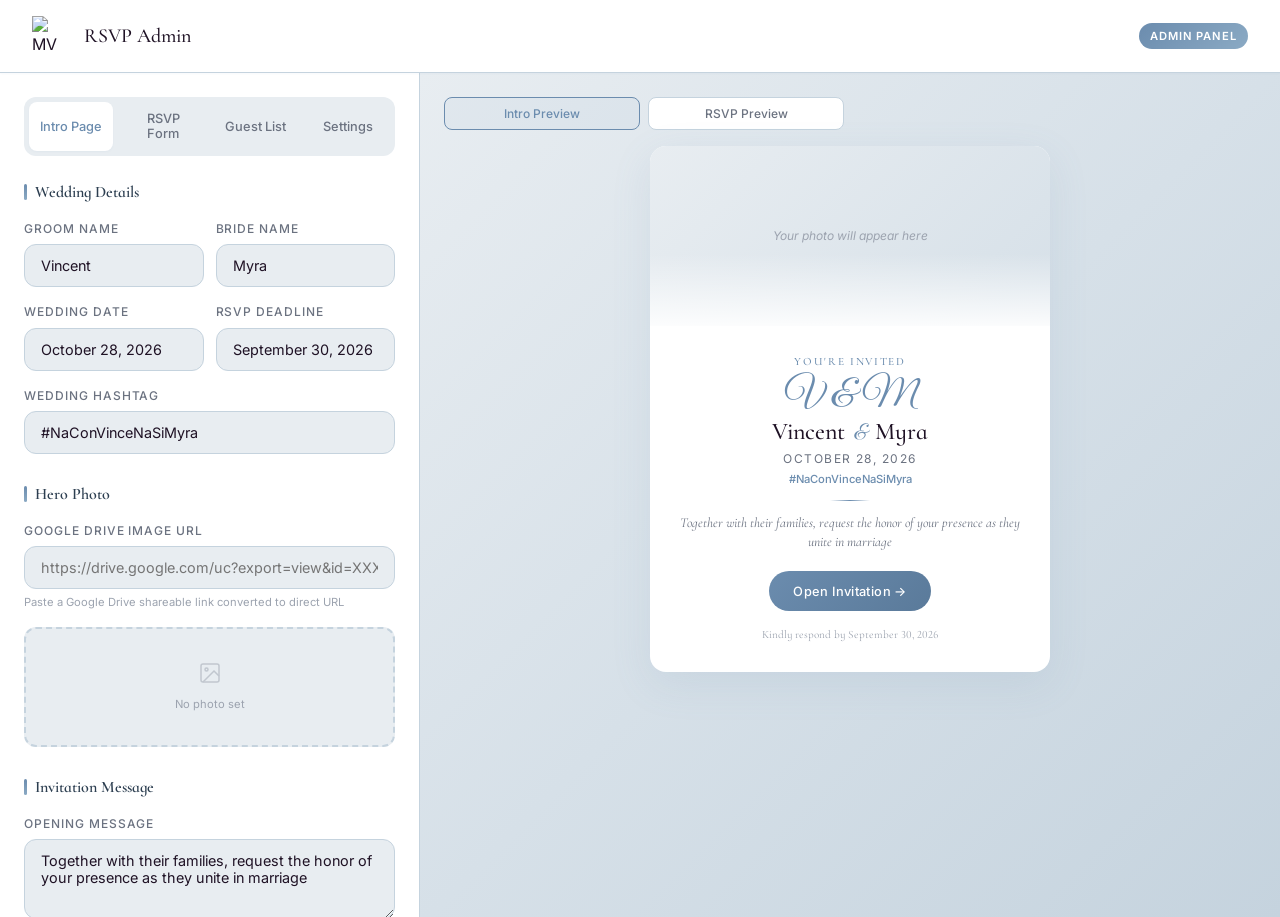
==== index.html @ 4eda8a0c "Add files via upload" ====
<!DOCTYPE html>
<html lang="en">
<head>
  <meta charset="UTF-8">
  <meta name="viewport" content="width=device-width, initial-scale=1.0">
  <title>Wedding RSVP — Admin Panel</title>
  <link rel="preconnect" href="https://fonts.googleapis.com">
  <link href="https://fonts.googleapis.com/css2?family=Cormorant+Infant:ital,wght@0,300;0,400;0,500;0,600;0,700;1,400&family=Great+Vibes&family=Inter:wght@300;400;500;600&display=swap" rel="stylesheet">
  <script src="https://cdnjs.cloudflare.com/ajax/libs/gsap/3.12.5/gsap.min.js"></script>
  <style>
    *, *::before, *::after { margin: 0; padding: 0; box-sizing: border-box; }

    :root {
      --primary: #6B8CAE;
      --primary-dark: #5A7A9A;
      --secondary: #8BAAC4;
      --accent: #C9A96E;
      --background: #E8EDF1;
      --foreground: #2C3E50;
      --border: #C5D3DE;
      --white: #FFFFFF;
      --dark: #1F1225;
      --gray: #6B7280;
      --gray-light: #9CA3AF;
      --font-script: 'Great Vibes', cursive;
      --font-serif: 'Cormorant Infant', Georgia, serif;
      --font-sans: 'Inter', -apple-system, sans-serif;
      --shadow-sm: 0 1px 2px rgba(107, 140, 174, 0.05);
      --shadow-md: 0 4px 12px rgba(107, 140, 174, 0.08);
      --shadow-lg: 0 12px 40px rgba(107, 140, 174, 0.12);
      --radius: 12px;
      --radius-lg: 16px;
    }

    body {
      font-family: var(--font-sans);
      background: var(--background);
      color: var(--dark);
      min-height: 100vh;
      line-height: 1.5;
    }

    /* Header */
    .header {
      background: var(--white);
      border-bottom: 1px solid var(--border);
      padding: 1rem 2rem;
      display: flex;
      align-items: center;
      justify-content: space-between;
      position: sticky;
      top: 0;
      z-index: 100;
      box-shadow: var(--shadow-sm);
    }

    .header-brand {
      display: flex;
      align-items: center;
      gap: 0.75rem;
    }

    .header-logo {
      width: 40px;
      height: 40px;
      object-fit: contain;
    }

    .header h1 {
      font-family: var(--font-serif);
      font-size: 1.25rem;
      font-weight: 500;
      color: var(--dark);
    }

    .header-badge {
      background: linear-gradient(135deg, var(--primary), var(--secondary));
      color: var(--white);
      font-size: 0.7rem;
      font-weight: 600;
      padding: 0.3rem 0.7rem;
      border-radius: 20px;
      letter-spacing: 0.08em;
      text-transform: uppercase;
    }

    /* Layout */
    .layout {
      display: grid;
      grid-template-columns: 420px 1fr;
      min-height: calc(100vh - 56px);
    }

    /* Editor Panel */
    .editor {
      padding: 1.5rem;
      overflow-y: auto;
      max-height: calc(100vh - 56px);
      background: var(--white);
      border-right: 1px solid var(--border);
    }

    /* Tabs */
    .tabs {
      display: flex;
      gap: 0.5rem;
      margin-bottom: 1.5rem;
      background: var(--background);
      padding: 0.3rem;
      border-radius: var(--radius);
    }

    .tab {
      flex: 1;
      padding: 0.6rem;
      border: none;
      background: transparent;
      border-radius: 8px;
      font-family: var(--font-sans);
      font-size: 0.8rem;
      font-weight: 500;
      color: var(--gray);
      cursor: pointer;
      transition: all 0.2s ease;
    }

    .tab.active {
      background: var(--white);
      color: var(--primary);
      box-shadow: var(--shadow-sm);
    }

    .tab:hover:not(.active) {
      color: var(--dark);
    }

    .tab-content {
      display: none;
    }

    .tab-content.active {
      display: block;
    }

    .section {
      margin-bottom: 1.75rem;
      opacity: 0;
      transform: translateY(12px);
    }

    .section-title {
      font-family: var(--font-serif);
      font-size: 1rem;
      font-weight: 600;
      color: var(--foreground);
      margin-bottom: 1rem;
      display: flex;
      align-items: center;
      gap: 0.5rem;
    }

    .section-title::before {
      content: '';
      width: 3px;
      height: 16px;
      background: linear-gradient(180deg, var(--primary), var(--secondary));
      border-radius: 2px;
    }

    .field {
      margin-bottom: 1rem;
    }

    .field label {
      display: block;
      font-size: 0.75rem;
      font-weight: 500;
      text-transform: uppercase;
      letter-spacing: 0.08em;
      color: var(--gray);
      margin-bottom: 0.4rem;
    }

    .field input[type="text"],
    .field input[type="url"],
    .field textarea {
      width: 100%;
      padding: 0.75rem 1rem;
      border: 1.5px solid var(--border);
      border-radius: var(--radius);
      font-family: var(--font-sans);
      font-size: 0.9rem;
      color: var(--dark);
      background: var(--background);
      outline: none;
      transition: all 0.2s ease;
    }

    .field input:focus,
    .field textarea:focus {
      border-color: var(--primary);
      box-shadow: 0 0 0 3px rgba(107, 140, 174, 0.1);
      background: var(--white);
    }

    .field textarea {
      resize: vertical;
      min-height: 80px;
    }

    .field .hint {
      font-size: 0.7rem;
      color: var(--gray-light);
      margin-top: 0.3rem;
    }

    .field-row {
      display: grid;
      grid-template-columns: 1fr 1fr;
      gap: 0.75rem;
    }

    /* Photo preview */
    .photo-preview {
      width: 100%;
      height: 120px;
      border: 2px dashed var(--border);
      border-radius: var(--radius);
      display: flex;
      align-items: center;
      justify-content: center;
      margin-top: 0.5rem;
      overflow: hidden;
      background: var(--background);
      transition: all 0.2s ease;
    }

    .photo-preview:hover {
      border-color: var(--secondary);
    }

    .photo-preview.has-image {
      border-style: solid;
      border-color: var(--primary);
    }

    .photo-preview img {
      width: 100%;
      height: 100%;
      object-fit: cover;
    }

    .photo-preview .placeholder {
      text-align: center;
      color: var(--gray-light);
    }

    .photo-preview .placeholder svg {
      width: 24px;
      height: 24px;
      margin-bottom: 0.3rem;
      opacity: 0.5;
    }

    .photo-preview .placeholder p {
      font-size: 0.7rem;
    }

    /* Generate buttons */
    .btn-generate {
      width: 100%;
      padding: 0.85rem;
      background: linear-gradient(135deg, var(--primary), var(--primary-dark));
      color: var(--white);
      border: none;
      border-radius: var(--radius);
      font-family: var(--font-sans);
      font-size: 0.9rem;
      font-weight: 500;
      cursor: pointer;
      transition: all 0.2s ease;
      display: flex;
      align-items: center;
      justify-content: center;
      gap: 0.5rem;
      box-shadow: 0 4px 16px rgba(107, 140, 174, 0.3);
    }

    .btn-generate:hover {
      transform: translateY(-1px);
      box-shadow: 0 6px 20px rgba(107, 140, 174, 0.4);
    }

    .btn-generate:active { transform: translateY(0); }

    .btn-generate svg {
      width: 18px;
      height: 18px;
    }

    .btn-secondary {
      background: var(--white);
      color: var(--primary);
      border: 1.5px solid var(--primary);
      box-shadow: none;
    }

    .btn-secondary:hover {
      background: rgba(107, 140, 174, 0.05);
    }

    .generate-group {
      display: flex;
      flex-direction: column;
      gap: 0.75rem;
    }

    /* Preview Panel */
    .preview {
      padding: 1.5rem;
      overflow-y: auto;
      max-height: calc(100vh - 56px);
      display: flex;
      flex-direction: column;
      align-items: center;
      background: linear-gradient(135deg, #E8EDF1 0%, #D6E0E8 50%, #C5D3DE 100%);
    }

    .preview-tabs {
      display: flex;
      gap: 0.5rem;
      margin-bottom: 1rem;
      align-self: stretch;
      max-width: 400px;
    }

    .preview-tab {
      flex: 1;
      padding: 0.5rem;
      border: 1.5px solid var(--border);
      background: var(--white);
      border-radius: 8px;
      font-family: var(--font-sans);
      font-size: 0.75rem;
      font-weight: 500;
      color: var(--gray);
      cursor: pointer;
      transition: all 0.2s ease;
      text-align: center;
    }

    .preview-tab.active {
      border-color: var(--primary);
      color: var(--primary);
      background: rgba(107, 140, 174, 0.05);
    }

    .preview-frame {
      width: 100%;
      max-width: 400px;
      background: var(--white);
      border-radius: var(--radius-lg);
      box-shadow: var(--shadow-lg);
      overflow: hidden;
      position: relative;
    }

    /* Preview content - Intro */
    .preview-hero {
      width: 100%;
      height: 180px;
      overflow: hidden;
      background: linear-gradient(135deg, var(--background), #D6E0E8);
      display: flex;
      align-items: center;
      justify-content: center;
      position: relative;
    }

    .preview-hero img {
      width: 100%;
      height: 100%;
      object-fit: cover;
    }

    .preview-hero .no-photo {
      color: var(--gray-light);
      font-size: 0.75rem;
      font-style: italic;
    }

    .preview-hero-overlay {
      position: absolute;
      bottom: 0;
      left: 0;
      right: 0;
      height: 40%;
      background: linear-gradient(transparent, rgba(255,255,255,0.9));
    }

    .preview-content {
      padding: 1.75rem 1.5rem;
      text-align: center;
    }

    .preview-invited {
      font-family: var(--font-serif);
      font-size: 0.7rem;
      font-weight: 500;
      text-transform: uppercase;
      letter-spacing: 0.15em;
      color: var(--primary);
      margin-bottom: 0.3rem;
    }

    .preview-monogram {
      font-family: var(--font-script);
      font-size: 2.5rem;
      color: var(--primary);
      margin-bottom: 0.15rem;
      line-height: 1;
    }

    .preview-names {
      font-family: var(--font-serif);
      font-size: 1.5rem;
      font-weight: 500;
      color: var(--dark);
      margin-bottom: 0.2rem;
      line-height: 1.2;
    }

    .preview-names .ampersand {
      font-family: var(--font-script);
      font-size: 1.3rem;
      color: var(--primary);
      margin: 0 0.1em;
    }

    .preview-date {
      font-size: 0.75rem;
      font-weight: 400;
      color: var(--gray);
      letter-spacing: 0.12em;
      text-transform: uppercase;
      margin-bottom: 0.2rem;
    }

    .preview-hashtag {
      font-size: 0.7rem;
      font-weight: 500;
      color: var(--primary);
      margin-bottom: 0.75rem;
    }

    .preview-divider {
      width: 40px;
      height: 1px;
      background: linear-gradient(90deg, transparent, var(--primary), transparent);
      margin: 0 auto 0.75rem;
    }

    .preview-message {
      font-family: var(--font-serif);
      font-size: 0.85rem;
      font-style: italic;
      color: var(--gray);
      margin-bottom: 1.25rem;
      line-height: 1.4;
    }

    .preview-btn {
      display: inline-flex;
      align-items: center;
      gap: 0.4rem;
      padding: 0.65rem 1.5rem;
      background: linear-gradient(135deg, var(--primary), var(--primary-dark));
      color: var(--white);
      border: none;
      border-radius: 50px;
      font-size: 0.8rem;
      font-weight: 500;
      letter-spacing: 0.03em;
    }

    .preview-footer-note {
      font-family: var(--font-serif);
      font-size: 0.7rem;
      color: var(--gray-light);
      margin-top: 1rem;
    }

    /* Preview content - RSVP Form */
    .preview-greeting {
      font-family: var(--font-serif);
      font-size: 0.85rem;
      color: var(--gray);
      margin-bottom: 1rem;
    }

    .preview-greeting strong {
      color: var(--primary-dark);
    }

    .preview-form-group {
      margin-bottom: 0.75rem;
      text-align: left;
    }

    .preview-form-group label {
      display: block;
      font-size: 0.6rem;
      font-weight: 500;
      text-transform: uppercase;
      letter-spacing: 0.08em;
      color: var(--gray);
      margin-bottom: 0.3rem;
    }

    .preview-radio-group {
      display: flex;
      gap: 0.5rem;
    }

    .preview-radio {
      flex: 1;
      padding: 0.5rem;
      border: 1.5px solid var(--border);
      border-radius: 8px;
      text-align: center;
      font-size: 0.7rem;
      color: var(--gray-light);
      background: var(--background);
    }

    .preview-textarea {
      width: 100%;
      padding: 0.5rem 0.6rem;
      border: 1.5px solid var(--border);
      border-radius: 8px;
      font-size: 0.7rem;
      background: var(--background);
      color: var(--gray-light);
      min-height: 50px;
      resize: none;
    }

    .preview-submit {
      width: 100%;
      padding: 0.6rem;
      background: linear-gradient(135deg, var(--primary), var(--primary-dark));
      color: var(--white);
      border: none;
      border-radius: 8px;
      font-size: 0.75rem;
      font-weight: 500;
      margin-top: 0.3rem;
    }

    .preview-footer {
      font-family: var(--font-serif);
      font-style: italic;
      font-size: 0.75rem;
      color: var(--gray);
      margin-top: 1rem;
      line-height: 1.3;
    }

    /* Stats Grid */
    .stats-grid {
      display: grid;
      grid-template-columns: repeat(2, 1fr);
      gap: 0.75rem;
    }

    .stat-card {
      background: var(--white);
      border-radius: var(--radius);
      padding: 1rem;
      display: flex;
      align-items: center;
      gap: 0.75rem;
      border: 1px solid var(--border);
      transition: all 0.2s ease;
    }

    .stat-card:hover {
      transform: translateY(-2px);
      box-shadow: var(--shadow-md);
    }

    .stat-icon {
      width: 40px;
      height: 40px;
      border-radius: 10px;
      display: flex;
      align-items: center;
      justify-content: center;
      flex-shrink: 0;
    }

    .stat-icon svg {
      width: 20px;
      height: 20px;
    }

    .stat-total .stat-icon {
      background: rgba(107, 140, 174, 0.1);
      color: var(--primary);
    }

    .stat-accepted .stat-icon {
      background: rgba(34, 197, 94, 0.1);
      color: #22C55E;
    }

    .stat-declined .stat-icon {
      background: rgba(239, 68, 68, 0.1);
      color: #EF4444;
    }

    .stat-pending .stat-icon {
      background: rgba(234, 179, 8, 0.1);
      color: #EAB308;
    }

    .stat-messages .stat-icon {
      background: rgba(201, 169, 110, 0.1);
      color: var(--accent);
    }

    .stat-info {
      display: flex;
      flex-direction: column;
    }

    .stat-count {
      font-size: 1.25rem;
      font-weight: 600;
      color: var(--dark);
      line-height: 1;
    }

    .stat-label {
      font-size: 0.7rem;
      color: var(--gray);
      text-transform: uppercase;
      letter-spacing: 0.05em;
    }

    /* Filter Bar */
    .filter-bar {
      display: flex;
      justify-content: space-between;
      align-items: center;
      margin-bottom: 0.75rem;
      flex-wrap: wrap;
      gap: 0.5rem;
    }

    .filter-group {
      display: flex;
      gap: 0.35rem;
      background: var(--background);
      padding: 0.25rem;
      border-radius: 8px;
    }

    .filter-btn {
      padding: 0.4rem 0.75rem;
      border: none;
      background: transparent;
      border-radius: 6px;
      font-family: var(--font-sans);
      font-size: 0.75rem;
      font-weight: 500;
      color: var(--gray);
      cursor: pointer;
      transition: all 0.2s ease;
    }

    .filter-btn.active {
      background: var(--white);
      color: var(--primary);
      box-shadow: var(--shadow-sm);
    }

    .filter-btn:hover:not(.active) {
      color: var(--dark);
    }

    .sort-group select {
      padding: 0.5rem 0.75rem;
      border: 1.5px solid var(--border);
      border-radius: 8px;
      font-family: var(--font-sans);
      font-size: 0.75rem;
      color: var(--dark);
      background: var(--white);
      cursor: pointer;
      outline: none;
    }

    .sort-group select:focus {
      border-color: var(--primary);
    }

    /* Search Box */
    .search-box {
      position: relative;
      margin-bottom: 0.5rem;
    }

    .search-box svg {
      position: absolute;
      left: 0.75rem;
      top: 50%;
      transform: translateY(-50%);
      width: 16px;
      height: 16px;
      color: var(--gray-light);
    }

    .search-box input {
      width: 100%;
      padding: 0.6rem 0.75rem 0.6rem 2.25rem;
      border: 1.5px solid var(--border);
      border-radius: 8px;
      font-family: var(--font-sans);
      font-size: 0.8rem;
      color: var(--dark);
      background: var(--white);
      outline: none;
      transition: all 0.2s ease;
    }

    .search-box input:focus {
      border-color: var(--primary);
      box-shadow: 0 0 0 3px rgba(107, 140, 174, 0.1);
    }

    /* Guest Table */
    .guest-table-container {
      overflow-x: auto;
      border: 1px solid var(--border);
      border-radius: var(--radius);
      background: var(--white);
    }

    .guest-table {
      width: 100%;
      border-collapse: collapse;
      font-size: 0.8rem;
    }

    .guest-table th {
      padding: 0.75rem 0.6rem;
      text-align: left;
      font-weight: 500;
      color: var(--gray);
      text-transform: uppercase;
      letter-spacing: 0.05em;
      font-size: 0.65rem;
      border-bottom: 1px solid var(--border);
      background: var(--background);
      cursor: pointer;
      user-select: none;
      white-space: nowrap;
    }

    .guest-table th:hover {
      color: var(--primary);
    }

    .sort-icon {
      opacity: 0.4;
      font-size: 0.7rem;
    }

    .guest-table td {
      padding: 0.65rem 0.6rem;
      border-bottom: 1px solid var(--border);
      color: var(--dark);
    }

    .guest-table tbody tr:hover {
      background: rgba(107, 140, 174, 0.03);
    }

    .guest-table tbody tr:last-child td {
      border-bottom: none;
    }

    .guest-name {
      font-weight: 500;
      color: var(--dark);
    }

    .guest-name-cell {
      display: flex;
      align-items: center;
      gap: 0.5rem;
    }

    .btn-copy-link {
      display: inline-flex;
      align-items: center;
      gap: 0.25rem;
      padding: 0.2rem 0.5rem;
      background: var(--primary);
      color: white;
      border: none;
      border-radius: 4px;
      font-size: 0.65rem;
      font-weight: 500;
      cursor: pointer;
      transition: all 0.2s ease;
      white-space: nowrap;
    }

    .btn-copy-link:hover {
      background: var(--primary-dark);
      transform: translateY(-1px);
    }

    .btn-copy-link:active {
      transform: translateY(0);
    }

    .btn-copy-link.copied {
      background: #16A34A;
    }

    .btn-copy-link svg {
      width: 12px;
      height: 12px;
    }

    .guest-status {
      display: inline-flex;
      align-items: center;
      gap: 0.3rem;
      padding: 0.2rem 0.5rem;
      border-radius: 20px;
      font-size: 0.7rem;
      font-weight: 500;
    }

    .status-yes {
      background: rgba(34, 197, 94, 0.1);
      color: #16A34A;
    }

    .status-no {
      background: rgba(239, 68, 68, 0.1);
      color: #DC2626;
    }

    .guest-message {
      color: var(--gray);
      max-width: 200px;
      overflow: hidden;
      text-overflow: ellipsis;
      white-space: nowrap;
    }

    .guest-date {
      color: var(--gray-light);
      font-size: 0.7rem;
      white-space: nowrap;
    }

    .empty-state {
      text-align: center;
      padding: 2rem 1rem;
      color: var(--gray-light);
    }

    .empty-state svg {
      width: 40px;
      height: 40px;
      margin-bottom: 0.75rem;
      opacity: 0.3;
    }

    .empty-state p {
      font-weight: 500;
      color: var(--gray);
      margin-bottom: 0.25rem;
    }

    .empty-state span {
      font-size: 0.75rem;
    }

    .table-footer {
      display: flex;
      justify-content: space-between;
      align-items: center;
      margin-top: 0.75rem;
      font-size: 0.75rem;
      color: var(--gray);
    }

    .btn-refresh {
      display: flex;
      align-items: center;
      gap: 0.35rem;
      padding: 0.4rem 0.75rem;
      border: 1.5px solid var(--border);
      background: var(--white);
      border-radius: 6px;
      font-family: var(--font-sans);
      font-size: 0.75rem;
      color: var(--gray);
      cursor: pointer;
      transition: all 0.2s ease;
    }

    .btn-refresh:hover {
      border-color: var(--primary);
      color: var(--primary);
    }

    .btn-refresh svg {
      width: 14px;
      height: 14px;
    }

    /* Responsive - Tablet */
    @media (max-width: 900px) {
      .layout {
        grid-template-columns: 1fr;
      }
      .editor {
        max-height: none;
        border-right: none;
        border-bottom: 1px solid var(--border);
      }
      .preview {
        max-height: none;
        padding: 1rem;
      }
      .stats-grid {
        grid-template-columns: repeat(2, 1fr);
      }
      .filter-bar {
        flex-direction: column;
        gap: 0.75rem;
      }
      .filter-group {
        flex-wrap: wrap;
        justify-content: center;
      }
      .sort-group {
        width: 100%;
      }
      .sort-group select {
        width: 100%;
      }
      .guest-table-container {
        overflow-x: auto;
      }
      .guest-table {
        min-width: 500px;
      }
    }

    /* Responsive - Mobile */
    @media (max-width: 600px) {
      .app-header {
        padding: 1rem;
      }
      .app-title {
        font-size: 1.2rem;
      }
      .tabs {
        gap: 0.25rem;
        padding: 0.35rem;
      }
      .tab {
        padding: 0.5rem 0.75rem;
        font-size: 0.7rem;
      }
      .tab-content {
        padding: 1rem;
      }
      .section {
        padding: 1rem;
      }
      .section-title {
        font-size: 0.9rem;
      }
      .stats-grid {
        grid-template-columns: repeat(2, 1fr);
        gap: 0.5rem;
      }
      .stat-card {
        padding: 0.75rem;
      }
      .stat-count {
        font-size: 1rem;
      }
      .stat-label {
        font-size: 0.6rem;
      }
      .filter-group {
        display: flex;
        flex-wrap: wrap;
        gap: 0.35rem;
        justify-content: center;
      }
      .filter-btn {
        padding: 0.4rem 0.6rem;
        font-size: 0.7rem;
      }
      .search-box input {
        font-size: 0.85rem;
      }
      .guest-name-cell {
        flex-direction: column;
        align-items: flex-start;
        gap: 0.25rem;
      }
      .btn-copy-link {
        font-size: 0.6rem;
        padding: 0.15rem 0.4rem;
      }
      .btn-copy-link span {
        display: none;
      }
      .btn-copy-link svg {
        width: 14px;
        height: 14px;
      }
      .table-footer {
        flex-direction: column;
        gap: 0.5rem;
        text-align: center;
      }
      .preview-tabs {
        flex-wrap: wrap;
      }
      .preview-tab {
        padding: 0.4rem 0.6rem;
        font-size: 0.7rem;
      }
    }

    /* Responsive - Small Mobile */
    @media (max-width: 400px) {
      .stats-grid {
        grid-template-columns: 1fr;
      }
      .stat-card {
        flex-direction: row;
        text-align: left;
      }
      .filter-group {
        flex-direction: column;
        align-items: stretch;
      }
      .filter-btn {
        width: 100%;
      }
    }

    /* Toast notification */
    .toast {
      position: fixed;
      bottom: 1.5rem;
      right: 1.5rem;
      background: var(--dark);
      color: var(--white);
      padding: 0.85rem 1.25rem;
      border-radius: var(--radius);
      font-size: 0.85rem;
      box-shadow: var(--shadow-lg);
      transform: translateY(100px);
      opacity: 0;
      transition: all 0.3s cubic-bezier(0.4, 0, 0.2, 1);
      z-index: 200;
    }

    .toast.show {
      transform: translateY(0);
      opacity: 1;
    }

    .toast.success {
      background: linear-gradient(135deg, #059669, #047857);
    }

    :focus-visible {
      outline: 2px solid var(--primary);
      outline-offset: 2px;
    }

    @media (prefers-reduced-motion: reduce) {
      *, *::before, *::after {
        animation-duration: 0.01ms !important;
        transition-duration: 0.01ms !important;
      }
    }
  </style>
</head>
<body>
  <!-- Header -->
  <div class="header">
    <div class="header-brand">
      <img src="MV.png" alt="MV Logo" class="header-logo">
      <h1>RSVP Admin</h1>
    </div>
    <span class="header-badge">Admin Panel</span>
  </div>

  <div class="layout">
    <!-- Editor -->
    <div class="editor">
      <!-- Tabs -->
      <div class="tabs">
        <button class="tab active" onclick="switchTab('intro')">Intro Page</button>
        <button class="tab" onclick="switchTab('rsvp')">RSVP Form</button>
        <button class="tab" onclick="switchTab('guests')">Guest List</button>
        <button class="tab" onclick="switchTab('settings')">Settings</button>
      </div>

      <!-- Intro Page Tab -->
      <div class="tab-content active" id="tab-intro">
        <div class="section" data-section="1">
          <div class="section-title">Wedding Details</div>
          <div class="field-row">
            <div class="field">
              <label for="groomName">Groom Name</label>
              <input type="text" id="groomName" value="Vincent" oninput="updatePreview()">
            </div>
            <div class="field">
              <label for="brideName">Bride Name</label>
              <input type="text" id="brideName" value="Myra" oninput="updatePreview()">
            </div>
          </div>
          <div class="field-row">
            <div class="field">
              <label for="weddingDate">Wedding Date</label>
              <input type="text" id="weddingDate" value="October 28, 2026" oninput="updatePreview()">
            </div>
            <div class="field">
              <label for="rsvpDeadline">RSVP Deadline</label>
              <input type="text" id="rsvpDeadline" value="September 30, 2026" oninput="updatePreview()">
            </div>
          </div>
          <div class="field">
            <label for="hashtag">Wedding Hashtag</label>
            <input type="text" id="hashtag" value="#NaConVinceNaSiMyra" oninput="updatePreview()">
          </div>
        </div>

        <div class="section" data-section="2">
          <div class="section-title">Hero Photo</div>
          <div class="field">
            <label for="photoUrl">Google Drive Image URL</label>
            <input type="url" id="photoUrl" placeholder="https://drive.google.com/uc?export=view&id=XXXX" oninput="updatePreview()">
            <p class="hint">Paste a Google Drive shareable link converted to direct URL</p>
          </div>
          <div class="photo-preview" id="photoPreview">
            <div class="placeholder">
              <svg viewBox="0 0 24 24" fill="none" stroke="currentColor" stroke-width="1.5">
                <rect x="3" y="3" width="18" height="18" rx="2"/>
                <circle cx="8.5" cy="8.5" r="1.5"/>
                <path d="M21 15l-5-5L5 21"/>
              </svg>
              <p>No photo set</p>
            </div>
          </div>
        </div>

        <div class="section" data-section="3">
          <div class="section-title">Invitation Message</div>
          <div class="field">
            <label for="introMessage">Opening Message</label>
            <textarea id="introMessage" oninput="updatePreview()">Together with their families, request the honor of your presence as they unite in marriage</textarea>
          </div>
        </div>
      </div>

      <!-- RSVP Form Tab -->
      <div class="tab-content" id="tab-rsvp">
        <div class="section" data-section="4">
          <div class="section-title">RSVP Form</div>
          <div class="field">
            <label for="confirmMessage">Confirmation Message</label>
            <textarea id="confirmMessage" oninput="updatePreview()">Your RSVP has been received. We can't wait to celebrate with you!</textarea>
          </div>
          <div class="field">
            <label for="footerSignoff">Footer Sign-off</label>
            <input type="text" id="footerSignoff" value="With love," oninput="updatePreview()">
          </div>
        </div>

        <div class="section" data-section="5">
          <div class="section-title">Guest Links</div>
          <p class="hint" style="margin-bottom: 0.75rem;">
            Share personalized links with guests. The name is auto-filled from the URL parameter.
          </p>
          <div class="field">
            <label>Your RSVP Link</label>
            <div style="display: flex; gap: 0.5rem;">
              <input type="text" id="guestLink" value="rsvp.html?name=Guest" readonly style="flex: 1; background: var(--white);">
              <button onclick="copyLink()" style="padding: 0.75rem 1rem; background: var(--primary); color: white; border: none; border-radius: var(--radius); cursor: pointer; font-size: 0.8rem;">Copy</button>
            </div>
            <p class="hint">Example: rsvp.html?name=John+Smith</p>
          </div>
        </div>
      </div>

      <!-- Guest List Tab -->
      <div class="tab-content" id="tab-guests">
        <!-- Stats Cards -->
        <div class="section" data-section="6">
          <div class="section-title">RSVP Statistics</div>
          <div class="stats-grid">
            <div class="stat-card stat-total">
              <div class="stat-icon">
                <svg viewBox="0 0 24 24" fill="none" stroke="currentColor" stroke-width="2">
                  <path d="M17 21v-2a4 4 0 00-4-4H5a4 4 0 00-4-4v2"/>
                  <circle cx="9" cy="7" r="4"/>
                  <path d="M23 21v-2a4 4 0 00-3-3.87"/>
                  <path d="M16 3.13a4 4 0 010 7.75"/>
                </svg>
              </div>
              <div class="stat-info">
                <span class="stat-count" id="totalCount">0</span>
                <span class="stat-label">Total Invited</span>
              </div>
            </div>
            <div class="stat-card stat-accepted">
              <div class="stat-icon">
                <svg viewBox="0 0 24 24" fill="none" stroke="currentColor" stroke-width="2">
                  <path d="M22 11.08V12a10 10 0 11-5.93-9.14"/>
                  <polyline points="22 4 12 14.01 9 11.01"/>
                </svg>
              </div>
              <div class="stat-info">
                <span class="stat-count" id="acceptedCount">0</span>
                <span class="stat-label">Accepted</span>
              </div>
            </div>
            <div class="stat-card stat-declined">
              <div class="stat-icon">
                <svg viewBox="0 0 24 24" fill="none" stroke="currentColor" stroke-width="2">
                  <circle cx="12" cy="12" r="10"/>
                  <line x1="15" y1="9" x2="9" y2="15"/>
                  <line x1="9" y1="9" x2="15" y2="15"/>
                </svg>
              </div>
              <div class="stat-info">
                <span class="stat-count" id="declinedCount">0</span>
                <span class="stat-label">Declined</span>
              </div>
            </div>
            <div class="stat-card stat-pending">
              <div class="stat-icon">
                <svg viewBox="0 0 24 24" fill="none" stroke="currentColor" stroke-width="2">
                  <circle cx="12" cy="12" r="10"/>
                  <polyline points="12 6 12 12 16 14"/>
                </svg>
              </div>
              <div class="stat-info">
                <span class="stat-count" id="pendingCount">0</span>
                <span class="stat-label">Pending</span>
              </div>
            </div>
            <div class="stat-card stat-messages">
              <div class="stat-icon">
                <svg viewBox="0 0 24 24" fill="none" stroke="currentColor" stroke-width="2">
                  <path d="M21 15a2 2 0 01-2 2H7l-4 4V5a2 2 0 012-2h14a2 2 0 012 2z"/>
                </svg>
              </div>
              <div class="stat-info">
                <span class="stat-count" id="messagesCount">0</span>
                <span class="stat-label">Messages</span>
              </div>
            </div>
          </div>
        </div>

        <!-- Filter & Sort -->
        <div class="section" data-section="7">
          <div class="section-title">Guest List</div>
          <div class="filter-bar">
            <div class="filter-group">
              <button class="filter-btn active" onclick="filterGuests('all')">All</button>
              <button class="filter-btn" onclick="filterGuests('Yes')">Accepted</button>
              <button class="filter-btn" onclick="filterGuests('No')">Declined</button>
              <button class="filter-btn" onclick="filterGuests('pending')">Pending</button>
              <button class="filter-btn" onclick="filterGuests('message')">With Message</button>
            </div>
            <div class="sort-group">
              <select id="sortSelect" onchange="sortGuests()">
                <option value="newest">Newest First</option>
                <option value="oldest">Oldest First</option>
                <option value="name-asc">Name A-Z</option>
                <option value="name-desc">Name Z-A</option>
                <option value="status">By Status</option>
              </select>
            </div>
          </div>
          <div class="search-box">
            <svg viewBox="0 0 24 24" fill="none" stroke="currentColor" stroke-width="2">
              <circle cx="11" cy="11" r="8"/>
              <path d="M21 21l-4.35-4.35"/>
            </svg>
            <input type="text" id="searchInput" placeholder="Search guests..." oninput="searchGuests()">
          </div>
        </div>

        <!-- Guest Table -->
        <div class="section" data-section="8">
          <div class="guest-table-container">
            <table class="guest-table">
              <thead>
                <tr>
                  <th onclick="sortByColumn('name')">Name <span class="sort-icon">↕</span></th>
                  <th onclick="sortByColumn('status')">Status <span class="sort-icon">↕</span></th>
                  <th onclick="sortByColumn('message')">Message <span class="sort-icon">↕</span></th>
                  <th onclick="sortByColumn('timestamp')">Date <span class="sort-icon">↕</span></th>
                </tr>
              </thead>
              <tbody id="guestTableBody">
                <tr class="empty-row">
                  <td colspan="4">
                    <div class="empty-state">
                      <svg viewBox="0 0 24 24" fill="none" stroke="currentColor" stroke-width="1.5">
                        <path d="M17 21v-2a4 4 0 00-4-4H5a4 4 0 00-4-4v2"/>
                        <circle cx="9" cy="7" r="4"/>
                        <path d="M23 21v-2a4 4 0 00-3-3.87"/>
                        <path d="M16 3.13a4 4 0 010 7.75"/>
                      </svg>
                      <p>No RSVPs yet</p>
                      <span>Guest responses will appear here</span>
                    </div>
                  </td>
                </tr>
              </tbody>
            </table>
          </div>
          <div class="table-footer">
            <span id="showingCount">Showing 0 guests</span>
            <button class="btn-refresh" onclick="fetchGuestData()">
              <svg viewBox="0 0 24 24" fill="none" stroke="currentColor" stroke-width="2">
                <polyline points="23 4 23 10 17 10"/>
                <path d="M20.49 15a9 9 0 11-2.12-9.36L23 10"/>
              </svg>
              Refresh
            </button>
          </div>
        </div>
      </div>

      <!-- Settings Tab -->
      <div class="tab-content" id="tab-settings">
        <div class="section" data-section="6">
          <div class="section-title">Google Apps Script</div>
          <div class="field">
            <label for="scriptUrl">Web App URL</label>
            <input type="url" id="scriptUrl" value="https://script.google.com/macros/s/AKfycbxoAvT2O5ktRNSuiA3EEPWQVrRQEitmPGqWJqYCzF1hsw8VGE-HlN0xoqjWf_5skKo/exec">
            <p class="hint">Paste your Google Apps Script web app URL here</p>
          </div>
        </div>

        <div class="section" data-section="7">
          <div class="section-title">Export</div>
          <div class="generate-group">
            <button class="btn-generate" onclick="generateIntro()">
              <svg viewBox="0 0 24 24" fill="none" stroke="currentColor" stroke-width="2">
                <path d="M21 15v4a2 2 0 01-2 2H5a2 2 0 01-2-2v-4"/>
                <polyline points="7 10 12 15 17 10"/>
                <line x1="12" y1="15" x2="12" y2="3"/>
              </svg>
              Download Intro Page (index.html)
            </button>
            <button class="btn-generate btn-secondary" onclick="generateRSVP()">
              <svg viewBox="0 0 24 24" fill="none" stroke="currentColor" stroke-width="2">
                <path d="M21 15v4a2 2 0 01-2 2H5a2 2 0 01-2-2v-4"/>
                <polyline points="7 10 12 15 17 10"/>
                <line x1="12" y1="15" x2="12" y2="3"/>
              </svg>
              Download RSVP Page (rsvp.html)
            </button>
          </div>
        </div>
      </div>
    </div>

    <!-- Preview -->
    <div class="preview">
      <!-- Preview Tabs -->
      <div class="preview-tabs">
        <button class="preview-tab active" onclick="switchPreview('intro')">Intro Preview</button>
        <button class="preview-tab" onclick="switchPreview('rsvp')">RSVP Preview</button>
      </div>

      <!-- Intro Preview -->
      <div class="preview-frame" id="preview-intro">
        <div class="preview-hero" id="previewHero">
          <span class="no-photo">Your photo will appear here</span>
          <div class="preview-hero-overlay"></div>
        </div>
        <div class="preview-content">
          <p class="preview-invited">You're Invited</p>
          <div class="preview-monogram" id="previewMonogram">V & M</div>
          <h1 class="preview-names" id="previewNames">Vincent <span class="ampersand">&</span> Myra</h1>
          <p class="preview-date" id="previewDate">October 28, 2026</p>
          <p class="preview-hashtag" id="previewHashtag">#NaConVinceNaSiMyra</p>
          <div class="preview-divider"></div>
          <p class="preview-message" id="previewMessage">Together with their families, request the honor of your presence as they unite in marriage</p>
          <div class="preview-btn">Open Invitation →</div>
          <p class="preview-footer-note" id="previewFooterNote">Kindly respond by September 30, 2026</p>
        </div>
      </div>

      <!-- RSVP Preview -->
      <div class="preview-frame" id="preview-rsvp" style="display: none;">
        <div class="preview-hero" id="previewHeroRsvp">
          <span class="no-photo">Your photo here</span>
          <div class="preview-hero-overlay"></div>
        </div>
        <div class="preview-content">
          <div class="preview-monogram" id="previewMonogramRsvp">V & M</div>
          <h1 class="preview-names" id="previewNamesRsvp">Vincent <span class="ampersand">&</span> Myra</h1>
          <p class="preview-date" id="previewDateRsvp">October 28, 2026</p>
          <p class="preview-hashtag" id="previewHashtagRsvp">#NaConVinceNaSiMyra</p>
          <div class="preview-divider"></div>
          <p class="preview-greeting">Dear <strong>Guest</strong>,<br>Will you be celebrating with us?</p>
          <div class="preview-form-group">
            <label>Your Response</label>
              <div class="preview-radio-group">
                <div class="preview-radio">Accept</div>
                <div class="preview-radio">Decline</div>
              </div>
          </div>
          <div class="preview-form-group">
            <label>Message to the Couple</label>
            <div class="preview-textarea">Share your well-wishes...</div>
          </div>
          <div class="preview-submit">Send RSVP</div>
          <p class="preview-footer" id="previewFooterRsvp">With love,<br>Vincent & Myra</p>
        </div>
      </div>
    </div>
  </div>

  <!-- Toast -->
  <div class="toast" id="toast"></div>

  <script>
    // Tab switching
    function switchTab(tab) {
      document.querySelectorAll('.tab').forEach(t => t.classList.remove('active'));
      document.querySelectorAll('.tab-content').forEach(c => c.classList.remove('active'));
      event.target.classList.add('active');
      document.getElementById('tab-' + tab).classList.add('active');
      
      // Fetch guest data when switching to Guest List tab
      if (tab === 'guests') {
        fetchGuestData();
      }
    }

    // Preview tab switching
    function switchPreview(tab) {
      document.querySelectorAll('.preview-tab').forEach(t => t.classList.remove('active'));
      event.target.classList.add('active');
      document.getElementById('preview-intro').style.display = tab === 'intro' ? 'block' : 'none';
      document.getElementById('preview-rsvp').style.display = tab === 'rsvp' ? 'block' : 'none';
    }

    // Copy link
    function copyLink() {
      const linkInput = document.getElementById('guestLink');
      navigator.clipboard.writeText(linkInput.value);
      showToast('Link copied to clipboard!', 'success');
    }

    // Guest List Data
    let guestData = [];
    let filteredGuests = [];
    let currentFilter = 'all';
    let currentSort = 'newest';
    let searchQuery = '';

    // Apply filters and sort
    function applyFiltersAndSort() {
      let result = [...guestData];

      // Apply filter
      if (currentFilter === 'Yes') {
        result = result.filter(g => g.attending === 'Yes');
      } else if (currentFilter === 'No') {
        result = result.filter(g => g.attending === 'No');
      } else if (currentFilter === 'pending') {
        result = result.filter(g => !g.attending || g.attending.trim() === '');
      } else if (currentFilter === 'message') {
        result = result.filter(g => g.message && g.message.trim() !== '' && g.message !== '(no message)');
      }

      // Apply search
      if (searchQuery) {
        const query = searchQuery.toLowerCase();
        result = result.filter(g => 
          g.name.toLowerCase().includes(query) ||
          (g.message && g.message.toLowerCase().includes(query))
        );
      }

      // Apply sort
      if (currentSort === 'newest') {
        result.sort((a, b) => b.timestamp - a.timestamp);
      } else if (currentSort === 'oldest') {
        result.sort((a, b) => a.timestamp - b.timestamp);
      } else if (currentSort === 'name-asc') {
        result.sort((a, b) => a.name.localeCompare(b.name));
      } else if (currentSort === 'name-desc') {
        result.sort((a, b) => b.name.localeCompare(a.name));
      } else if (currentSort === 'status') {
        result.sort((a, b) => a.attending.localeCompare(b.attending));
      }

      filteredGuests = result;
      updateStats();
      renderGuestTable();
    }

    // Update statistics
    function updateStats() {
      const total = guestData.length;
      const accepted = guestData.filter(g => g.attending === 'Yes').length;
      const declined = guestData.filter(g => g.attending === 'No').length;
      const pending = guestData.filter(g => !g.attending || g.attending.trim() === '').length;
      const messages = guestData.filter(g => g.message && g.message.trim() !== '' && g.message !== '(no message)').length;

      document.getElementById('totalCount').textContent = total;
      document.getElementById('acceptedCount').textContent = accepted;
      document.getElementById('declinedCount').textContent = declined;
      document.getElementById('pendingCount').textContent = pending;
      document.getElementById('messagesCount').textContent = messages;

      // Animate numbers
      gsap.from('.stat-count', {
        textContent: 0,
        duration: 0.5,
        ease: 'power2.out',
        snap: { textContent: 1 }
      });
    }

    // Render guest table
    function renderGuestTable() {
      const tbody = document.getElementById('guestTableBody');
      
      if (filteredGuests.length === 0) {
        tbody.innerHTML = `
          <tr class="empty-row">
            <td colspan="4">
              <div class="empty-state">
                <svg viewBox="0 0 24 24" fill="none" stroke="currentColor" stroke-width="1.5">
                  <path d="M17 21v-2a4 4 0 00-4-4H5a4 4 0 00-4-4v2"/>
                  <circle cx="9" cy="7" r="4"/>
                  <path d="M23 21v-2a4 4 0 00-3-3.87"/>
                  <path d="M16 3.13a4 4 0 010 7.75"/>
                </svg>
                <p>No RSVPs found</p>
                <span>Try adjusting your filters</span>
              </div>
            </td>
          </tr>`;
      } else {
        tbody.innerHTML = filteredGuests.map(guest => {
          const rsvpLink = guest.link || (window.location.origin + window.location.pathname.replace('index.html', '') + 'rsvp.html?name=' + encodeURIComponent(guest.name));
          return `
          <tr>
            <td>
              <div class="guest-name-cell">
                <span class="guest-name">${escapeHtml(guest.name)}</span>
                <button class="btn-copy-link" onclick="copyRsvpLink('${escapeHtml(guest.name)}', this)" title="Copy RSVP link">
                  <svg viewBox="0 0 24 24" fill="none" stroke="currentColor" stroke-width="2">
                    <path d="M10 13a5 5 0 0 0 7.54.54l3-3a5 5 0 0 0-7.07-7.07l-1.72 1.71"/>
                    <path d="M14 11a5 5 0 0 0-7.54-.54l-3 3a5 5 0 0 0 7.07 7.07l1.71-1.71"/>
                  </svg>
                  <span>Copy Link</span>
                </button>
              </div>
            </td>
            <td><span class="guest-status ${guest.attending === 'Yes' ? 'status-yes' : 'status-no'}">${guest.attending === 'Yes' ? '✓ Accepted' : guest.attending === 'No' ? '✕ Declined' : 'Pending'}</span></td>
            <td><span class="guest-message" title="${escapeHtml(guest.message || 'No message')}">${escapeHtml(guest.message || '—')}</span></td>
            <td><span class="guest-date">${formatDate(guest.timestamp)}</span></td>
          </tr>`;
        }).join('');
      }

      document.getElementById('showingCount').textContent = `Showing ${filteredGuests.length} of ${guestData.length} guests`;
    }

    // Copy RSVP link to clipboard
    async function copyRsvpLink(name, button) {
      const guest = guestData.find(g => g.name === name);
      const rsvpLink = guest?.link || (window.location.origin + window.location.pathname.replace('index.html', '') + 'rsvp.html?name=' + encodeURIComponent(name));
      
      try {
        await navigator.clipboard.writeText(rsvpLink);
        button.classList.add('copied');
        button.querySelector('span').textContent = 'Copied!';
        showToast('Link copied for ' + name, 'success');
        setTimeout(() => {
          button.classList.remove('copied');
          button.querySelector('span').textContent = 'Copy Link';
        }, 2000);
      } catch (err) {
        showToast('Failed to copy link', 'error');
      }
    }

    // Escape HTML
    function escapeHtml(text) {
      const div = document.createElement('div');
      div.textContent = text;
      return div.innerHTML;
    }

    // Format date
    function formatDate(date) {
      return date.toLocaleDateString('en-US', { month: 'short', day: 'numeric', year: 'numeric' });
    }

    // Filter guests
    function filterGuests(filter) {
      currentFilter = filter;
      document.querySelectorAll('.filter-btn').forEach(btn => btn.classList.remove('active'));
      event.target.classList.add('active');
      applyFiltersAndSort();
    }

    // Sort guests
    function sortGuests() {
      currentSort = document.getElementById('sortSelect').value;
      applyFiltersAndSort();
    }

    // Search guests
    function searchGuests() {
      searchQuery = document.getElementById('searchInput').value;
      applyFiltersAndSort();
    }

    // Sort by column
    function sortByColumn(column) {
      if (column === 'name') {
        currentSort = currentSort === 'name-asc' ? 'name-desc' : 'name-asc';
      } else if (column === 'status') {
        currentSort = 'status';
      } else if (column === 'timestamp') {
        currentSort = currentSort === 'newest' ? 'oldest' : 'newest';
      }
      document.getElementById('sortSelect').value = currentSort;
      applyFiltersAndSort();
    }

    // Fetch data from Google Apps Script
    async function fetchGuestData() {
      const scriptUrl = document.getElementById('scriptUrl').value;
      
      if (!scriptUrl || scriptUrl === 'https://script.google.com/macros/s/XXXX/exec') {
        showToast('Add your Apps Script URL in Settings first.', 'info');
        guestData = [];
        applyFiltersAndSort();
        return;
      }

      try {
        showToast('Fetching guest data...', 'info');
        const response = await fetch(scriptUrl + '?action=getGuests');
        const data = await response.json();
        
        if (data.success && data.guests) {
          guestData = data.guests.map(g => ({
            name: g.name,
            attending: g.attending,
            message: g.message,
            link: g.link || '',
            timestamp: new Date()
          }));
          applyFiltersAndSort();
          showToast(`Loaded ${guestData.length} guests`, 'success');
        }
      } catch (err) {
        console.error('Error fetching data:', err);
        showToast('Error fetching data. Check your Apps Script URL.', 'error');
      }
    }

    // GSAP Animations
    document.addEventListener('DOMContentLoaded', () => {
      gsap.to('.section', {
        opacity: 1,
        y: 0,
        duration: 0.5,
        stagger: 0.1,
        ease: 'power2.out',
        delay: 0.2
      });
    });

    function updatePreview() {
      const groom = document.getElementById('groomName').value || 'Groom';
      const bride = document.getElementById('brideName').value || 'Bride';
      const date = document.getElementById('weddingDate').value || 'Date TBD';
      const hashtag = document.getElementById('hashtag').value;
      const deadline = document.getElementById('rsvpDeadline').value;
      const message = document.getElementById('introMessage').value;
      const footer = document.getElementById('footerSignoff').value || 'With love,';
      const photoUrl = document.getElementById('photoUrl').value;

      // Update intro preview
      document.getElementById('previewMonogram').textContent = `${groom.charAt(0)} & ${bride.charAt(0)}`;
      document.getElementById('previewNames').innerHTML = `${groom} <span class="ampersand">&</span> ${bride}`;
      document.getElementById('previewDate').textContent = date;
      document.getElementById('previewHashtag').textContent = hashtag;
      document.getElementById('previewMessage').textContent = message;
      document.getElementById('previewFooterNote').textContent = `Kindly respond by ${deadline}`;

      // Update RSVP preview
      document.getElementById('previewMonogramRsvp').textContent = `${groom.charAt(0)} & ${bride.charAt(0)}`;
      document.getElementById('previewNamesRsvp').innerHTML = `${groom} <span class="ampersand">&</span> ${bride}`;
      document.getElementById('previewDateRsvp').textContent = date;
      document.getElementById('previewHashtagRsvp').textContent = hashtag;
      document.getElementById('previewFooterRsvp').innerHTML = `${footer}<br>${groom} & ${bride}`;

      // Update photo
      const heroEl = document.getElementById('previewHero');
      const heroRsvpEl = document.getElementById('previewHeroRsvp');
      const photoPreviewEl = document.getElementById('photoPreview');
      if (photoUrl) {
        heroEl.innerHTML = `<img src="${photoUrl}" alt="Couple photo" onerror="this.parentElement.innerHTML='<span class=no-photo>Invalid image URL</span><div class=preview-hero-overlay></div>'"><div class="preview-hero-overlay"></div>`;
        heroRsvpEl.innerHTML = `<img src="${photoUrl}" alt="Couple photo" onerror="this.parentElement.innerHTML='<span class=no-photo>Invalid image URL</span><div class=preview-hero-overlay></div>'"><div class="preview-hero-overlay"></div>`;
        photoPreviewEl.classList.add('has-image');
        photoPreviewEl.innerHTML = `<img src="${photoUrl}" alt="Photo preview" onerror="this.parentElement.innerHTML='<div class=placeholder><p>Invalid image URL</p></div>'; this.parentElement.classList.remove('has-image');">`;
      } else {
        heroEl.innerHTML = '<span class="no-photo">Your photo will appear here</span><div class="preview-hero-overlay"></div>';
        heroRsvpEl.innerHTML = '<span class="no-photo">Your photo here</span><div class="preview-hero-overlay"></div>';
        photoPreviewEl.classList.remove('has-image');
        photoPreviewEl.innerHTML = `<div class="placeholder"><svg viewBox="0 0 24 24" fill="none" stroke="currentColor" stroke-width="1.5"><rect x="3" y="3" width="18" height="18" rx="2"/><circle cx="8.5" cy="8.5" r="1.5"/><path d="M21 15l-5-5L5 21"/></svg><p>No photo set</p></div>`;
      }
    }

    function generateIntro() {
      const groom = document.getElementById('groomName').value || 'Groom';
      const bride = document.getElementById('brideName').value || 'Bride';
      const date = document.getElementById('weddingDate').value || 'Date TBD';
      const hashtag = document.getElementById('hashtag').value;
      const deadline = document.getElementById('rsvpDeadline').value;
      const message = document.getElementById('introMessage').value;
      const photoUrl = document.getElementById('photoUrl').value;

      const heroHtml = photoUrl
        ? `<div class="hero"><img src="${photoUrl}" alt="Couple photo"><div class="hero-overlay"></div></div>`
        : `<div class="hero"><div class="no-photo"><svg viewBox="0 0 24 24" fill="none" stroke="currentColor" stroke-width="1"><rect x="3" y="3" width="18" height="18" rx="2"/><circle cx="8.5" cy="8.5" r="1.5"/><path d="M21 15l-5-5L5 21"/></svg><p>Your photo here</p></div><div class="hero-overlay"></div></div>`;

      const html = `<!DOCTYPE html>
<html lang="en">
<head>
  <meta charset="UTF-8">
  <meta name="viewport" content="width=device-width, initial-scale=1.0">
  <title>${groom} & ${bride} — Wedding Invitation</title>
  <link rel="preconnect" href="https://fonts.googleapis.com">
  <link href="https://fonts.googleapis.com/css2?family=Cormorant+Infant:ital,wght@0,300;0,400;0,500;0,600;0,700;1,400&family=Great+Vibes&family=Inter:wght@300;400;500&display=swap" rel="stylesheet">
  <script src="https://cdnjs.cloudflare.com/ajax/libs/gsap/3.12.5/gsap.min.js"><\/script>
  <style>
    *, *::before, *::after { margin: 0; padding: 0; box-sizing: border-box; }
    :root {
      --primary: #6B8CAE;
      --primary-dark: #5A7A9A;
      --secondary: #8BAAC4;
      --accent: #C9A96E;
      --background: #E8EDF1;
      --foreground: #2C3E50;
      --border: #C5D3DE;
      --white: #FFFFFF;
      --dark: #1F1225;
      --gray: #6B7280;
      --gray-light: #9CA3AF;
      --font-script: 'Great Vibes', cursive;
      --font-serif: 'Cormorant Infant', Georgia, serif;
      --font-sans: 'Inter', -apple-system, sans-serif;
      --shadow-lg: 0 12px 40px rgba(107, 140, 174, 0.12);
      --radius-lg: 16px;
    }
    body {
      font-family: var(--font-sans);
      background: linear-gradient(135deg, #E8EDF1 0%, #D6E0E8 50%, #C5D3DE 100%);
      min-height: 100vh;
      display: flex;
      align-items: center;
      justify-content: center;
      padding: 1.5rem;
      color: var(--dark);
      overflow: hidden;
    }
    .invitation { max-width: 480px; width: 100%; text-align: center; position: relative; }
    .envelope {
      position: relative;
      width: 100%;
      max-width: 360px;
      margin: 0 auto 2rem;
      perspective: 1000px;
      opacity: 0;
    }
    .envelope-body {
      background: linear-gradient(135deg, var(--white) 0%, #F0F4F7 100%);
      border-radius: var(--radius-lg);
      padding: 2.5rem 2rem;
      box-shadow: var(--shadow-lg);
      position: relative;
      overflow: hidden;
    }
    .envelope-body::before {
      content: '';
      position: absolute;
      top: 0; left: 0; right: 0;
      height: 4px;
      background: linear-gradient(90deg, var(--accent), var(--primary), var(--accent));
    }
    .envelope-flap {
      position: absolute;
      top: -2px;
      left: 50%;
      transform: translateX(-50%);
      width: 0; height: 0;
      border-left: 180px solid transparent;
      border-right: 180px solid transparent;
      border-top: 100px solid #E8EDF1;
      z-index: 2;
    }
    .wax-seal {
      position: absolute;
      top: 60px; left: 50%;
      transform: translateX(-50%);
      width: 60px; height: 60px;
      background: linear-gradient(135deg, var(--primary), var(--primary-dark));
      border-radius: 50%;
      display: flex;
      align-items: center;
      justify-content: center;
      z-index: 3;
      box-shadow: 0 4px 12px rgba(107, 140, 174, 0.4);
    }
    .wax-seal span { font-family: var(--font-script); font-size: 1.5rem; color: var(--white); }
    .card {
      background: var(--white);
      border-radius: var(--radius-lg);
      box-shadow: var(--shadow-lg);
      overflow: hidden;
      opacity: 0;
      transform: translateY(30px);
    }
    .hero {
      width: 100%;
      height: 280px;
      overflow: hidden;
      background: linear-gradient(135deg, var(--background), #D6E0E8);
      display: flex;
      align-items: center;
      justify-content: center;
      position: relative;
    }
    .hero img { width: 100%; height: 100%; object-fit: cover; }
    .hero .no-photo { text-align: center; color: var(--gray-light); }
    .hero .no-photo svg { width: 48px; height: 48px; margin-bottom: 0.5rem; opacity: 0.3; }
    .hero .no-photo p { font-size: 0.85rem; font-style: italic; }
    .hero-overlay {
      position: absolute;
      bottom: 0; left: 0; right: 0;
      height: 50%;
      background: linear-gradient(transparent, rgba(255,255,255,0.9));
    }
    .card-body { padding: 2rem 2rem 2.5rem; }
    .youre-invited {
      font-family: var(--font-serif);
      font-size: 0.85rem;
      font-weight: 500;
      text-transform: uppercase;
      letter-spacing: 0.2em;
      color: var(--primary);
      margin-bottom: 0.5rem;
      opacity: 0;
    }
    .monogram {
      font-family: var(--font-script);
      font-size: 4rem;
      color: var(--primary);
      line-height: 1;
      margin-bottom: 0.25rem;
      opacity: 0;
      transform: scale(0.8);
    }
    .names {
      font-family: var(--font-serif);
      font-size: 2.2rem;
      font-weight: 500;
      color: var(--dark);
      margin-bottom: 0.25rem;
      line-height: 1.2;
      opacity: 0;
    }
    .names .ampersand {
      font-family: var(--font-script);
      font-size: 2rem;
      color: var(--primary);
      margin: 0 0.1em;
    }
    .date {
      font-size: 0.9rem;
      font-weight: 400;
      color: var(--gray);
      letter-spacing: 0.15em;
      text-transform: uppercase;
      margin-bottom: 0.25rem;
      opacity: 0;
    }
    .hashtag {
      font-size: 0.85rem;
      font-weight: 500;
      color: var(--primary);
      margin-bottom: 1.25rem;
      opacity: 0;
    }
    .divider {
      width: 60px;
      height: 1px;
      background: linear-gradient(90deg, transparent, var(--primary), transparent);
      margin: 0 auto 1.25rem;
      opacity: 0;
      transform: scaleX(0);
    }
    .message {
      font-family: var(--font-serif);
      font-size: 1.1rem;
      font-style: italic;
      color: var(--gray);
      line-height: 1.6;
      margin-bottom: 1.75rem;
      opacity: 0;
    }
    .btn-open {
      display: inline-flex;
      align-items: center;
      gap: 0.5rem;
      padding: 0.9rem 2rem;
      background: linear-gradient(135deg, var(--primary), var(--primary-dark));
      color: var(--white);
      border: none;
      border-radius: 50px;
      font-family: var(--font-sans);
      font-size: 0.9rem;
      font-weight: 500;
      letter-spacing: 0.05em;
      cursor: pointer;
      transition: all 0.3s ease;
      box-shadow: 0 4px 20px rgba(107, 140, 174, 0.35);
      text-decoration: none;
      opacity: 0;
      transform: translateY(10px);
    }
    .btn-open:hover { transform: translateY(-2px); box-shadow: 0 6px 25px rgba(107, 140, 174, 0.45); }
    .btn-open:active { transform: translateY(0); }
    .btn-open svg { width: 18px; height: 18px; }
    .footer-note {
      font-family: var(--font-serif);
      font-size: 0.8rem;
      color: var(--gray-light);
      margin-top: 1.5rem;
      opacity: 0;
    }
    @media (max-width: 480px) {
      .card-body { padding: 1.5rem 1.25rem 2rem; }
      .names { font-size: 1.8rem; }
      .monogram { font-size: 3rem; }
      .hero { height: 220px; }
      .envelope-body { padding: 2rem 1.5rem; }
    }
    :focus-visible { outline: 2px solid var(--primary); outline-offset: 2px; }
    @media (prefers-reduced-motion: reduce) {
      *, *::before, *::after { animation-duration: 0.01ms !important; transition-duration: 0.01ms !important; }
    }
  </style>
</head>
<body>
  <div class="invitation">
    <div class="envelope" id="envelope">
      <div class="envelope-body">
        <div class="envelope-flap"></div>
        <div class="wax-seal"><span>V&M</span></div>
      </div>
    </div>
    <div class="card" id="card">
      ${heroHtml}
      <div class="card-body">
        <p class="youre-invited" id="youreInvited">You're Invited</p>
        <div class="monogram" id="monogram">${groom.charAt(0)} & ${bride.charAt(0)}</div>
        <h1 class="names" id="names">${groom} <span class="ampersand">&</span> ${bride}</h1>
        <p class="date" id="date">${date}</p>
        <p class="hashtag" id="hashtag">${hashtag}</p>
        <div class="divider" id="divider"></div>
        <p class="message" id="message">${message}</p>
        <a href="rsvp.html" class="btn-open" id="btnOpen">
          Open Invitation
          <svg viewBox="0 0 24 24" fill="none" stroke="currentColor" stroke-width="2"><path d="M5 12h14M12 5l7 7-7 7"/></svg>
        </a>
        <p class="footer-note" id="footerNote">Kindly respond by ${deadline}</p>
      </div>
    </div>
  </div>
  <script>
    document.addEventListener('DOMContentLoaded', () => {
      const tl = gsap.timeline({ delay: 0.3 });
      tl.to('#envelope', { opacity: 1, duration: 0.5, ease: 'power2.out' })
        .to('#envelope', { y: -20, opacity: 0, duration: 0.4, ease: 'power2.in', delay: 0.8 })
        .to('#card', { opacity: 1, y: 0, duration: 0.6, ease: 'power2.out' }, '-=0.1')
        .to('#youreInvited', { opacity: 1, duration: 0.3 }, '-=0.3')
        .to('#monogram', { opacity: 1, scale: 1, duration: 0.5, ease: 'back.out(1.7)' }, '-=0.2')
        .to('#names', { opacity: 1, duration: 0.4, ease: 'power2.out' }, '-=0.2')
        .to('#date', { opacity: 1, duration: 0.3 }, '-=0.2')
        .to('#hashtag', { opacity: 1, duration: 0.3 }, '-=0.15')
        .to('#divider', { opacity: 1, scaleX: 1, duration: 0.4, ease: 'power2.out' }, '-=0.1')
        .to('#message', { opacity: 1, duration: 0.4 }, '-=0.2')
        .to('#btnOpen', { opacity: 1, y: 0, duration: 0.4, ease: 'power2.out' }, '-=0.1')
        .to('#footerNote', { opacity: 1, duration: 0.3 }, '-=0.1');
    });
    const btn = document.getElementById('btnOpen');
    btn.addEventListener('mouseenter', () => gsap.to(btn, { scale: 1.02, duration: 0.2, ease: 'power2.out' }));
    btn.addEventListener('mouseleave', () => gsap.to(btn, { scale: 1, duration: 0.2, ease: 'power2.out' }));
  <\/script>
</body>
</html>`;

      downloadFile(html, 'index.html');
      showToast('Intro page downloaded!', 'success');
    }

    function generateRSVP() {
      const groom = document.getElementById('groomName').value || 'Groom';
      const bride = document.getElementById('brideName').value || 'Bride';
      const date = document.getElementById('weddingDate').value || 'Date TBD';
      const hashtag = document.getElementById('hashtag').value;
      const confirmMsg = document.getElementById('confirmMessage').value || 'Your RSVP has been received.';
      const footer = document.getElementById('footerSignoff').value || 'With love,';
      const photoUrl = document.getElementById('photoUrl').value;
      const scriptUrl = document.getElementById('scriptUrl').value;

      const heroHtml = photoUrl
        ? `<div class="hero"><img src="${photoUrl}" alt="Couple photo"><div class="hero-overlay"></div></div>`
        : `<div class="hero"><div class="no-photo">Your photo here</div><div class="hero-overlay"></div></div>`;

      const html = `<!DOCTYPE html>
<html lang="en">
<head>
  <meta charset="UTF-8">
  <meta name="viewport" content="width=device-width, initial-scale=1.0">
  <title>${groom} & ${bride} — RSVP</title>
  <link rel="preconnect" href="https://fonts.googleapis.com">
  <link href="https://fonts.googleapis.com/css2?family=Cormorant+Infant:ital,wght@0,300;0,400;0,500;0,600;0,700;1,400&family=Great+Vibes&family=Inter:wght@300;400;500&display=swap" rel="stylesheet">
  <script src="https://cdnjs.cloudflare.com/ajax/libs/gsap/3.12.5/gsap.min.js"><\/script>
  <style>
    *, *::before, *::after { margin: 0; padding: 0; box-sizing: border-box; }
    :root {
      --primary: #6B8CAE;
      --primary-dark: #5A7A9A;
      --secondary: #8BAAC4;
      --accent: #C9A96E;
      --background: #E8EDF1;
      --foreground: #2C3E50;
      --border: #C5D3DE;
      --white: #FFFFFF;
      --dark: #1F1225;
      --gray: #6B7280;
      --gray-light: #9CA3AF;
      --font-script: 'Great Vibes', cursive;
      --font-serif: 'Cormorant Infant', Georgia, serif;
      --font-sans: 'Inter', -apple-system, sans-serif;
      --shadow-lg: 0 12px 40px rgba(107, 140, 174, 0.12);
      --radius: 12px;
      --radius-lg: 16px;
    }
    body {
      font-family: var(--font-sans);
      background: linear-gradient(135deg, #E8EDF1 0%, #D6E0E8 50%, #C5D3DE 100%);
      min-height: 100vh;
      display: flex;
      align-items: center;
      justify-content: center;
      padding: 2rem 1rem;
      color: var(--dark);
    }
    .card {
      background: var(--white);
      border-radius: var(--radius-lg);
      box-shadow: var(--shadow-lg);
      max-width: 440px;
      width: 100%;
      text-align: center;
      position: relative;
      overflow: hidden;
      opacity: 0;
      transform: translateY(20px);
    }
    .hero {
      width: 100%;
      height: 200px;
      overflow: hidden;
      background: linear-gradient(135deg, var(--background), #D6E0E8);
      display: flex;
      align-items: center;
      justify-content: center;
      position: relative;
    }
    .hero img { width: 100%; height: 100%; object-fit: cover; }
    .hero .no-photo { color: var(--gray-light); font-style: italic; font-size: 0.85rem; }
    .hero-overlay {
      position: absolute;
      bottom: 0; left: 0; right: 0;
      height: 40%;
      background: linear-gradient(transparent, rgba(255,255,255,0.9));
    }
    .card-body { padding: 1.75rem 1.75rem 2rem; }
    .monogram {
      font-family: var(--font-script);
      font-size: 3rem;
      color: var(--primary);
      margin-bottom: 0.25rem;
      line-height: 1;
      opacity: 0;
      transform: scale(0.8);
    }
    .names {
      font-family: var(--font-serif);
      font-size: 1.8rem;
      font-weight: 500;
      color: var(--dark);
      margin-bottom: 0.25rem;
      line-height: 1.2;
      opacity: 0;
    }
    .names .ampersand {
      font-family: var(--font-script);
      font-size: 1.6rem;
      color: var(--primary);
      margin: 0 0.1em;
    }
    .date {
      font-size: 0.8rem;
      font-weight: 400;
      color: var(--gray);
      letter-spacing: 0.15em;
      text-transform: uppercase;
      margin-bottom: 0.25rem;
      opacity: 0;
    }
    .hashtag {
      font-size: 0.75rem;
      font-weight: 500;
      color: var(--primary);
      margin-bottom: 1rem;
      opacity: 0;
    }
    .divider {
      width: 50px;
      height: 1px;
      background: linear-gradient(90deg, transparent, var(--primary), transparent);
      margin: 0 auto 1rem;
      opacity: 0;
      transform: scaleX(0);
    }
    .guest-greeting {
      font-family: var(--font-serif);
      font-size: 1rem;
      color: var(--gray);
      margin-bottom: 1.25rem;
      opacity: 0;
    }
    .guest-greeting strong { color: var(--primary-dark); font-weight: 600; }
    .form-group {
      margin-bottom: 1rem;
      text-align: left;
      opacity: 0;
      transform: translateY(8px);
    }
    label {
      display: block;
      font-size: 0.7rem;
      font-weight: 500;
      text-transform: uppercase;
      letter-spacing: 0.08em;
      color: var(--gray);
      margin-bottom: 0.4rem;
    }
    textarea {
      width: 100%;
      padding: 0.75rem 0.9rem;
      border: 1.5px solid var(--border);
      border-radius: var(--radius);
      font-family: var(--font-sans);
      font-size: 0.9rem;
      color: var(--dark);
      background: var(--background);
      transition: all 0.2s ease;
      outline: none;
      resize: vertical;
      min-height: 90px;
    }
    textarea:focus {
      border-color: var(--primary);
      box-shadow: 0 0 0 3px rgba(107, 140, 174, 0.1);
      background: var(--white);
    }
    .radio-group { display: flex; gap: 0.75rem; margin-top: 0.25rem; }
    .radio-option { flex: 1; position: relative; }
    .radio-option input { position: absolute; opacity: 0; width: 0; height: 0; }
    .radio-option label {
      display: flex;
      align-items: center;
      justify-content: center;
      padding: 0.75rem 0.9rem;
      border: 1.5px solid var(--border);
      border-radius: var(--radius);
      font-size: 0.85rem;
      font-weight: 400;
      text-transform: none;
      letter-spacing: 0;
      color: var(--gray);
      background: var(--background);
      cursor: pointer;
      transition: all 0.2s ease;
    }
    .radio-option input:checked + label {
      border-color: var(--primary);
      background: rgba(107, 140, 174, 0.05);
      color: var(--primary-dark);
      font-weight: 500;
    }
    .radio-option label:hover { border-color: var(--secondary); }
    .btn-submit {
      width: 100%;
      padding: 0.85rem;
      background: linear-gradient(135deg, var(--primary), var(--primary-dark));
      color: var(--white);
      border: none;
      border-radius: var(--radius);
      font-family: var(--font-sans);
      font-size: 0.9rem;
      font-weight: 500;
      letter-spacing: 0.03em;
      cursor: pointer;
      transition: all 0.2s ease;
      margin-top: 0.4rem;
      box-shadow: 0 4px 16px rgba(107, 140, 174, 0.3);
      opacity: 0;
      transform: translateY(8px);
    }
    .btn-submit:hover { transform: translateY(-1px); box-shadow: 0 6px 20px rgba(107, 140, 174, 0.4); }
    .btn-submit:active { transform: translateY(0); }
    .btn-submit:disabled { opacity: 0.6; cursor: not-allowed; transform: none; }
    .footer-message {
      font-family: var(--font-serif);
      font-style: italic;
      font-size: 0.85rem;
      color: var(--gray);
      margin-top: 1.25rem;
      line-height: 1.4;
      opacity: 0;
    }
    .confirmation { display: none; padding: 2rem 0; }
    .confirmation.show { display: block; animation: fadeIn 0.5s ease; }
    .confirmation .checkmark {
      width: 60px; height: 60px;
      background: rgba(107, 140, 174, 0.08);
      border-radius: 50%;
      display: flex;
      align-items: center;
      justify-content: center;
      margin: 0 auto 1.25rem;
    }
    .confirmation .checkmark svg { width: 28px; height: 28px; stroke: var(--primary); }
    .confirmation h2 { font-family: var(--font-serif); font-size: 1.6rem; color: var(--dark); margin-bottom: 0.5rem; }
    .confirmation p { color: var(--gray); font-size: 0.9rem; line-height: 1.5; }
    .error-msg { color: #DC2626; font-size: 0.8rem; margin-top: 0.4rem; display: none; }
    .error-msg.show { display: block; }
    @media (max-width: 480px) {
      .card-body { padding: 1.5rem 1.25rem; }
      .names { font-size: 1.5rem; }
      .monogram { font-size: 2.5rem; }
      .hero { height: 160px; }
    }
    @keyframes fadeIn { from { opacity: 0; transform: translateY(10px); } to { opacity: 1; transform: translateY(0); } }
    :focus-visible { outline: 2px solid var(--primary); outline-offset: 2px; }
    @media (prefers-reduced-motion: reduce) {
      *, *::before, *::after { animation-duration: 0.01ms !important; transition-duration: 0.01ms !important; }
    }
  </style>
</head>
<body>
  <div class="card" id="card">
    <div id="rsvp-form">
      ${heroHtml}
      <div class="card-body">
        <div class="monogram" id="monogram">${groom.charAt(0)} & ${bride.charAt(0)}</div>
        <h1 class="names" id="names">${groom} <span class="ampersand">&</span> ${bride}</h1>
        <p class="date" id="date">${date}</p>
        <p class="hashtag" id="hashtag">${hashtag}</p>
        <div class="divider" id="divider"></div>
        <p class="guest-greeting" id="guestGreeting">Dear <strong id="guestName">Guest</strong>,<br>Will you be celebrating with us?</p>
        <form id="form" novalidate>
          <div class="form-group" id="formAttending">
            <label>Your Response</label>
            <div class="radio-group">
              <div class="radio-option">
                <input type="radio" id="yes" name="attending" value="Yes" required>
                <label for="yes">Accept</label>
              </div>
              <div class="radio-option">
                <input type="radio" id="no" name="attending" value="No">
                <label for="no">Decline</label>
              </div>
            </div>
          </div>
          <div class="form-group" id="formMessage">
            <label for="message">Message to the Couple</label>
            <textarea id="message" name="message" placeholder="Share your well-wishes..."></textarea>
          </div>
          <div id="error" class="error-msg">Please select your response.</div>
          <button type="submit" class="btn-submit" id="submitBtn">Send RSVP</button>
        </form>
        <p class="footer-message" id="footer">${footer}<br>${groom} & ${bride}</p>
      </div>
    </div>
    <div id="confirmation" class="confirmation">
      <div class="checkmark">
        <svg viewBox="0 0 24 24" fill="none" stroke-width="2" stroke-linecap="round" stroke-linejoin="round"><polyline points="20 6 9 17 4 12"></polyline></svg>
      </div>
      <h2>Thank You!</h2>
      <p>${confirmMsg.replace(/\\n/g, '<br>')}</p>
      <p class="hashtag" style="margin-top:1rem;">${hashtag}</p>
      <p class="footer-message">${footer}<br>${groom} & ${bride}</p>
    </div>
  </div>
  <script>
    const urlParams = new URLSearchParams(window.location.search);
    const guestName = urlParams.get('name') || 'Guest';
    document.getElementById('guestName').textContent = guestName;
    document.addEventListener('DOMContentLoaded', () => {
      const tl = gsap.timeline({ delay: 0.2 });
      tl.to('#card', { opacity: 1, y: 0, duration: 0.5, ease: 'power2.out' })
        .to('#monogram', { opacity: 1, scale: 1, duration: 0.4, ease: 'back.out(1.7)' }, '-=0.2')
        .to('#names', { opacity: 1, duration: 0.4, ease: 'power2.out' }, '-=0.2')
        .to('#date', { opacity: 1, duration: 0.3 }, '-=0.2')
        .to('#hashtag', { opacity: 1, duration: 0.3 }, '-=0.15')
        .to('#divider', { opacity: 1, scaleX: 1, duration: 0.4, ease: 'power2.out' }, '-=0.1')
        .to('#guestGreeting', { opacity: 1, duration: 0.4 }, '-=0.2')
        .to('#formAttending', { opacity: 1, y: 0, duration: 0.3, ease: 'power2.out' }, '-=0.1')
        .to('#formMessage', { opacity: 1, y: 0, duration: 0.3, ease: 'power2.out' }, '-=0.15')
        .to('#submitBtn', { opacity: 1, y: 0, duration: 0.3, ease: 'power2.out' }, '-=0.15')
        .to('#footer', { opacity: 1, duration: 0.3 }, '-=0.1');
    });
    const SCRIPT_URL = '${scriptUrl}';
    const form = document.getElementById('form');
    const errorEl = document.getElementById('error');
    const submitBtn = document.getElementById('submitBtn');
    const formSection = document.getElementById('rsvp-form');
    const confirmationSection = document.getElementById('confirmation');
    form.addEventListener('submit', async (e) => {
      e.preventDefault();
      errorEl.classList.remove('show');
      const attending = document.querySelector('input[name="attending"]:checked');
      const message = document.getElementById('message').value.trim();
      if (!attending) {
        errorEl.classList.add('show');
        gsap.from(errorEl, { opacity: 0, y: -5, duration: 0.3 });
        return;
      }
      submitBtn.disabled = true;
      submitBtn.textContent = 'Sending...';
      const data = { name: guestName, attending: attending.value, message: message || '(no message)' };
      try {
        await fetch(SCRIPT_URL, { method: 'POST', mode: 'no-cors', headers: { 'Content-Type': 'application/json' }, body: JSON.stringify(data) });
        gsap.to(formSection, { opacity: 0, y: -10, duration: 0.3, onComplete: () => {
          formSection.style.display = 'none';
          confirmationSection.classList.add('show');
        }});
      } catch (err) {
        console.error('Error:', err);
        errorEl.textContent = 'Something went wrong. Please try again.';
        errorEl.classList.add('show');
        gsap.from(errorEl, { opacity: 0, y: -5, duration: 0.3 });
        submitBtn.disabled = false;
        submitBtn.textContent = 'Send RSVP';
      }
    });
  <\/script>
</body>
</html>`;

      downloadFile(html, 'rsvp.html');
      showToast('RSVP page downloaded!', 'success');
    }

    function downloadFile(content, filename) {
      const blob = new Blob([content], { type: 'text/html' });
      const url = URL.createObjectURL(blob);
      const a = document.createElement('a');
      a.href = url;
      a.download = filename;
      document.body.appendChild(a);
      a.click();
      document.body.removeChild(a);
      URL.revokeObjectURL(url);
    }

    function showToast(message, type = '') {
      const toast = document.getElementById('toast');
      toast.textContent = message;
      toast.className = 'toast show' + (type ? ' ' + type : '');
      setTimeout(() => { toast.className = 'toast'; }, 3000);
    }

    // Initialize preview
    updatePreview();
  </script>
</body>
</html>
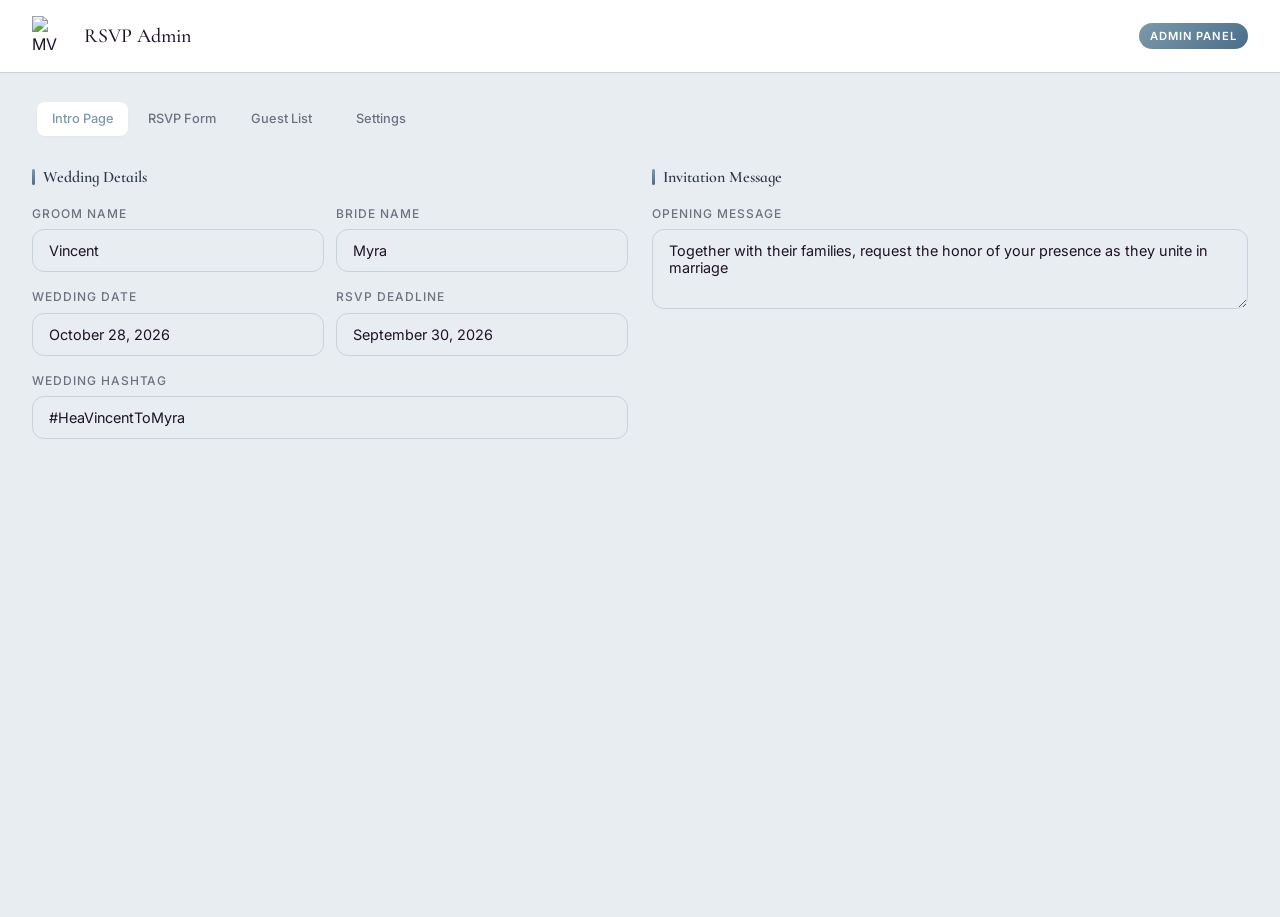
==== commit 3299d97f: "Add files via upload" ====
--- a/index.html
+++ b/index.html
@@ -11,12 +11,12 @@
     *, *::before, *::after { margin: 0; padding: 0; box-sizing: border-box; }
 
     :root {
-      --primary: #6B8CAE;
-      --primary-dark: #5A7A9A;
-      --secondary: #8BAAC4;
-      --accent: #C9A96E;
+      --primary: #7B99AB;
+      --primary-dark: #5E8399;
+      --secondary: #A8C0CF;
+      --accent: #4A6E8A;
       --background: #E8EDF1;
-      --foreground: #2C3E50;
+      --foreground: #2D3748;
       --border: #C5D3DE;
       --white: #FFFFFF;
       --dark: #1F1225;
@@ -74,7 +74,7 @@
     }
 
     .header-badge {
-      background: linear-gradient(135deg, var(--primary), var(--secondary));
+      background: linear-gradient(135deg, var(--primary), var(--accent));
       color: var(--white);
       font-size: 0.7rem;
       font-weight: 600;
@@ -86,18 +86,15 @@
 
     /* Layout */
     .layout {
-      display: grid;
-      grid-template-columns: 420px 1fr;
+      display: block;
       min-height: calc(100vh - 56px);
     }
 
     /* Editor Panel */
     .editor {
-      padding: 1.5rem;
-      overflow-y: auto;
-      max-height: calc(100vh - 56px);
-      background: var(--white);
-      border-right: 1px solid var(--border);
+      padding: 1.5rem 2rem;
+      max-width: 1400px;
+      margin: 0 auto;
     }
 
     /* Tabs */
@@ -108,6 +105,7 @@
       background: var(--background);
       padding: 0.3rem;
       border-radius: var(--radius);
+      max-width: 400px;
     }
 
     .tab {
@@ -142,6 +140,12 @@
       display: block;
     }
 
+    .tab-content .sections-grid {
+      display: grid;
+      grid-template-columns: repeat(2, 1fr);
+      gap: 1.5rem;
+    }
+
     .section {
       margin-bottom: 1.75rem;
       opacity: 0;
@@ -163,7 +167,7 @@
       content: '';
       width: 3px;
       height: 16px;
-      background: linear-gradient(180deg, var(--primary), var(--secondary));
+      background: linear-gradient(180deg, var(--primary), var(--accent));
       border-radius: 2px;
     }
 
@@ -199,7 +203,7 @@
     .field input:focus,
     .field textarea:focus {
       border-color: var(--primary);
-      box-shadow: 0 0 0 3px rgba(107, 140, 174, 0.1);
+      box-shadow: 0 0 0 3px rgba(123, 153, 171, 0.1);
       background: var(--white);
     }
 
@@ -220,57 +224,11 @@
       gap: 0.75rem;
     }
 
-    /* Photo preview */
-    .photo-preview {
-      width: 100%;
-      height: 120px;
-      border: 2px dashed var(--border);
-      border-radius: var(--radius);
-      display: flex;
-      align-items: center;
-      justify-content: center;
-      margin-top: 0.5rem;
-      overflow: hidden;
-      background: var(--background);
-      transition: all 0.2s ease;
-    }
-
-    .photo-preview:hover {
-      border-color: var(--secondary);
-    }
-
-    .photo-preview.has-image {
-      border-style: solid;
-      border-color: var(--primary);
-    }
-
-    .photo-preview img {
-      width: 100%;
-      height: 100%;
-      object-fit: cover;
-    }
-
-    .photo-preview .placeholder {
-      text-align: center;
-      color: var(--gray-light);
-    }
-
-    .photo-preview .placeholder svg {
-      width: 24px;
-      height: 24px;
-      margin-bottom: 0.3rem;
-      opacity: 0.5;
-    }
-
-    .photo-preview .placeholder p {
-      font-size: 0.7rem;
-    }
-
     /* Generate buttons */
     .btn-generate {
       width: 100%;
       padding: 0.85rem;
-      background: linear-gradient(135deg, var(--primary), var(--primary-dark));
+      background: linear-gradient(135deg, var(--primary), var(--accent));
       color: var(--white);
       border: none;
       border-radius: var(--radius);
@@ -306,7 +264,7 @@
     }
 
     .btn-secondary:hover {
-      background: rgba(107, 140, 174, 0.05);
+      background: rgba(123, 153, 171, 0.08);
     }
 
     .generate-group {
@@ -315,261 +273,10 @@
       gap: 0.75rem;
     }
 
-    /* Preview Panel */
-    .preview {
-      padding: 1.5rem;
-      overflow-y: auto;
-      max-height: calc(100vh - 56px);
-      display: flex;
-      flex-direction: column;
-      align-items: center;
-      background: linear-gradient(135deg, #E8EDF1 0%, #D6E0E8 50%, #C5D3DE 100%);
-    }
-
-    .preview-tabs {
-      display: flex;
-      gap: 0.5rem;
-      margin-bottom: 1rem;
-      align-self: stretch;
-      max-width: 400px;
-    }
-
-    .preview-tab {
-      flex: 1;
-      padding: 0.5rem;
-      border: 1.5px solid var(--border);
-      background: var(--white);
-      border-radius: 8px;
-      font-family: var(--font-sans);
-      font-size: 0.75rem;
-      font-weight: 500;
-      color: var(--gray);
-      cursor: pointer;
-      transition: all 0.2s ease;
-      text-align: center;
-    }
-
-    .preview-tab.active {
-      border-color: var(--primary);
-      color: var(--primary);
-      background: rgba(107, 140, 174, 0.05);
-    }
-
-    .preview-frame {
-      width: 100%;
-      max-width: 400px;
-      background: var(--white);
-      border-radius: var(--radius-lg);
-      box-shadow: var(--shadow-lg);
-      overflow: hidden;
-      position: relative;
-    }
-
-    /* Preview content - Intro */
-    .preview-hero {
-      width: 100%;
-      height: 180px;
-      overflow: hidden;
-      background: linear-gradient(135deg, var(--background), #D6E0E8);
-      display: flex;
-      align-items: center;
-      justify-content: center;
-      position: relative;
-    }
-
-    .preview-hero img {
-      width: 100%;
-      height: 100%;
-      object-fit: cover;
-    }
-
-    .preview-hero .no-photo {
-      color: var(--gray-light);
-      font-size: 0.75rem;
-      font-style: italic;
-    }
-
-    .preview-hero-overlay {
-      position: absolute;
-      bottom: 0;
-      left: 0;
-      right: 0;
-      height: 40%;
-      background: linear-gradient(transparent, rgba(255,255,255,0.9));
-    }
-
-    .preview-content {
-      padding: 1.75rem 1.5rem;
-      text-align: center;
-    }
-
-    .preview-invited {
-      font-family: var(--font-serif);
-      font-size: 0.7rem;
-      font-weight: 500;
-      text-transform: uppercase;
-      letter-spacing: 0.15em;
-      color: var(--primary);
-      margin-bottom: 0.3rem;
-    }
-
-    .preview-monogram {
-      font-family: var(--font-script);
-      font-size: 2.5rem;
-      color: var(--primary);
-      margin-bottom: 0.15rem;
-      line-height: 1;
-    }
-
-    .preview-names {
-      font-family: var(--font-serif);
-      font-size: 1.5rem;
-      font-weight: 500;
-      color: var(--dark);
-      margin-bottom: 0.2rem;
-      line-height: 1.2;
-    }
-
-    .preview-names .ampersand {
-      font-family: var(--font-script);
-      font-size: 1.3rem;
-      color: var(--primary);
-      margin: 0 0.1em;
-    }
-
-    .preview-date {
-      font-size: 0.75rem;
-      font-weight: 400;
-      color: var(--gray);
-      letter-spacing: 0.12em;
-      text-transform: uppercase;
-      margin-bottom: 0.2rem;
-    }
-
-    .preview-hashtag {
-      font-size: 0.7rem;
-      font-weight: 500;
-      color: var(--primary);
-      margin-bottom: 0.75rem;
-    }
-
-    .preview-divider {
-      width: 40px;
-      height: 1px;
-      background: linear-gradient(90deg, transparent, var(--primary), transparent);
-      margin: 0 auto 0.75rem;
-    }
-
-    .preview-message {
-      font-family: var(--font-serif);
-      font-size: 0.85rem;
-      font-style: italic;
-      color: var(--gray);
-      margin-bottom: 1.25rem;
-      line-height: 1.4;
-    }
-
-    .preview-btn {
-      display: inline-flex;
-      align-items: center;
-      gap: 0.4rem;
-      padding: 0.65rem 1.5rem;
-      background: linear-gradient(135deg, var(--primary), var(--primary-dark));
-      color: var(--white);
-      border: none;
-      border-radius: 50px;
-      font-size: 0.8rem;
-      font-weight: 500;
-      letter-spacing: 0.03em;
-    }
-
-    .preview-footer-note {
-      font-family: var(--font-serif);
-      font-size: 0.7rem;
-      color: var(--gray-light);
-      margin-top: 1rem;
-    }
-
-    /* Preview content - RSVP Form */
-    .preview-greeting {
-      font-family: var(--font-serif);
-      font-size: 0.85rem;
-      color: var(--gray);
-      margin-bottom: 1rem;
-    }
-
-    .preview-greeting strong {
-      color: var(--primary-dark);
-    }
-
-    .preview-form-group {
-      margin-bottom: 0.75rem;
-      text-align: left;
-    }
-
-    .preview-form-group label {
-      display: block;
-      font-size: 0.6rem;
-      font-weight: 500;
-      text-transform: uppercase;
-      letter-spacing: 0.08em;
-      color: var(--gray);
-      margin-bottom: 0.3rem;
-    }
-
-    .preview-radio-group {
-      display: flex;
-      gap: 0.5rem;
-    }
-
-    .preview-radio {
-      flex: 1;
-      padding: 0.5rem;
-      border: 1.5px solid var(--border);
-      border-radius: 8px;
-      text-align: center;
-      font-size: 0.7rem;
-      color: var(--gray-light);
-      background: var(--background);
-    }
-
-    .preview-textarea {
-      width: 100%;
-      padding: 0.5rem 0.6rem;
-      border: 1.5px solid var(--border);
-      border-radius: 8px;
-      font-size: 0.7rem;
-      background: var(--background);
-      color: var(--gray-light);
-      min-height: 50px;
-      resize: none;
-    }
-
-    .preview-submit {
-      width: 100%;
-      padding: 0.6rem;
-      background: linear-gradient(135deg, var(--primary), var(--primary-dark));
-      color: var(--white);
-      border: none;
-      border-radius: 8px;
-      font-size: 0.75rem;
-      font-weight: 500;
-      margin-top: 0.3rem;
-    }
-
-    .preview-footer {
-      font-family: var(--font-serif);
-      font-style: italic;
-      font-size: 0.75rem;
-      color: var(--gray);
-      margin-top: 1rem;
-      line-height: 1.3;
-    }
-
     /* Stats Grid */
     .stats-grid {
       display: grid;
-      grid-template-columns: repeat(2, 1fr);
+      grid-template-columns: repeat(5, 1fr);
       gap: 0.75rem;
     }
 
@@ -937,12 +644,11 @@
         border-right: none;
         border-bottom: 1px solid var(--border);
       }
-      .preview {
-        max-height: none;
-        padding: 1rem;
+      .sections-grid {
+        grid-template-columns: 1fr;
       }
       .stats-grid {
-        grid-template-columns: repeat(2, 1fr);
+        grid-template-columns: repeat(3, 1fr);
       }
       .filter-bar {
         flex-direction: column;
@@ -1037,13 +743,6 @@
         flex-direction: column;
         gap: 0.5rem;
         text-align: center;
-      }
-      .preview-tabs {
-        flex-wrap: wrap;
-      }
-      .preview-tab {
-        padding: 0.4rem 0.6rem;
-        font-size: 0.7rem;
       }
     }
 
@@ -1127,166 +826,152 @@
 
       <!-- Intro Page Tab -->
       <div class="tab-content active" id="tab-intro">
-        <div class="section" data-section="1">
-          <div class="section-title">Wedding Details</div>
-          <div class="field-row">
-            <div class="field">
-              <label for="groomName">Groom Name</label>
-              <input type="text" id="groomName" value="Vincent" oninput="updatePreview()">
+        <div class="sections-grid">
+          <div class="section" data-section="1">
+            <div class="section-title">Wedding Details</div>
+            <div class="field-row">
+              <div class="field">
+                <label for="groomName">Groom Name</label>
+                <input type="text" id="groomName" value="Vincent" >
+              </div>
+              <div class="field">
+                <label for="brideName">Bride Name</label>
+                <input type="text" id="brideName" value="Myra" >
+              </div>
+            </div>
+            <div class="field-row">
+              <div class="field">
+                <label for="weddingDate">Wedding Date</label>
+                <input type="text" id="weddingDate" value="October 28, 2026" >
+              </div>
+              <div class="field">
+                <label for="rsvpDeadline">RSVP Deadline</label>
+                <input type="text" id="rsvpDeadline" value="September 30, 2026" >
+              </div>
             </div>
             <div class="field">
-              <label for="brideName">Bride Name</label>
-              <input type="text" id="brideName" value="Myra" oninput="updatePreview()">
+              <label for="hashtag">Wedding Hashtag</label>
+              <input type="text" id="hashtag" value="#HeaVincentToMyra" >
             </div>
           </div>
-          <div class="field-row">
+
+          <div class="section" data-section="3">
+            <div class="section-title">Invitation Message</div>
             <div class="field">
-              <label for="weddingDate">Wedding Date</label>
-              <input type="text" id="weddingDate" value="October 28, 2026" oninput="updatePreview()">
-            </div>
-            <div class="field">
-              <label for="rsvpDeadline">RSVP Deadline</label>
-              <input type="text" id="rsvpDeadline" value="September 30, 2026" oninput="updatePreview()">
-            </div>
-          </div>
-          <div class="field">
-            <label for="hashtag">Wedding Hashtag</label>
-            <input type="text" id="hashtag" value="#NaConVinceNaSiMyra" oninput="updatePreview()">
-          </div>
-        </div>
-
-        <div class="section" data-section="2">
-          <div class="section-title">Hero Photo</div>
-          <div class="field">
-            <label for="photoUrl">Google Drive Image URL</label>
-            <input type="url" id="photoUrl" placeholder="https://drive.google.com/uc?export=view&id=XXXX" oninput="updatePreview()">
-            <p class="hint">Paste a Google Drive shareable link converted to direct URL</p>
-          </div>
-          <div class="photo-preview" id="photoPreview">
-            <div class="placeholder">
-              <svg viewBox="0 0 24 24" fill="none" stroke="currentColor" stroke-width="1.5">
-                <rect x="3" y="3" width="18" height="18" rx="2"/>
-                <circle cx="8.5" cy="8.5" r="1.5"/>
-                <path d="M21 15l-5-5L5 21"/>
-              </svg>
-              <p>No photo set</p>
+              <label for="introMessage">Opening Message</label>
+              <textarea id="introMessage" >Together with their families, request the honor of your presence as they unite in marriage</textarea>
             </div>
           </div>
         </div>
-
-        <div class="section" data-section="3">
-          <div class="section-title">Invitation Message</div>
-          <div class="field">
-            <label for="introMessage">Opening Message</label>
-            <textarea id="introMessage" oninput="updatePreview()">Together with their families, request the honor of your presence as they unite in marriage</textarea>
+      </div>
+
+      <!-- RSVP Form Tab -->
+      <div class="tab-content" id="tab-rsvp">
+        <div class="sections-grid">
+          <div class="section" data-section="4">
+            <div class="section-title">RSVP Form</div>
+            <div class="field">
+              <label for="confirmMessage">Confirmation Message</label>
+              <textarea id="confirmMessage" >Your RSVP has been received. We can't wait to celebrate with you!</textarea>
+            </div>
+            <div class="field">
+              <label for="footerSignoff">Footer Sign-off</label>
+              <input type="text" id="footerSignoff" value="With love," >
+            </div>
+          </div>
+
+          <div class="section" data-section="5">
+            <div class="section-title">Guest Links</div>
+            <p class="hint" style="margin-bottom: 0.75rem;">
+              Share personalized links with guests. The name is auto-filled from the URL parameter.
+            </p>
+            <div class="field">
+              <label>Your RSVP Link</label>
+              <div style="display: flex; gap: 0.5rem;">
+                <input type="text" id="guestLink" value="intro.html?name=Guest" readonly style="flex: 1; background: var(--white);">
+                <button onclick="copyLink()" style="padding: 0.75rem 1rem; background: var(--primary); color: white; border: none; border-radius: var(--radius); cursor: pointer; font-size: 0.8rem;">Copy</button>
+              </div>
+              <p class="hint">Example: intro.html?name=John+Smith</p>
+            </div>
           </div>
         </div>
       </div>
 
-      <!-- RSVP Form Tab -->
-      <div class="tab-content" id="tab-rsvp">
-        <div class="section" data-section="4">
-          <div class="section-title">RSVP Form</div>
-          <div class="field">
-            <label for="confirmMessage">Confirmation Message</label>
-            <textarea id="confirmMessage" oninput="updatePreview()">Your RSVP has been received. We can't wait to celebrate with you!</textarea>
-          </div>
-          <div class="field">
-            <label for="footerSignoff">Footer Sign-off</label>
-            <input type="text" id="footerSignoff" value="With love," oninput="updatePreview()">
-          </div>
-        </div>
-
-        <div class="section" data-section="5">
-          <div class="section-title">Guest Links</div>
-          <p class="hint" style="margin-bottom: 0.75rem;">
-            Share personalized links with guests. The name is auto-filled from the URL parameter.
-          </p>
-          <div class="field">
-            <label>Your RSVP Link</label>
-            <div style="display: flex; gap: 0.5rem;">
-              <input type="text" id="guestLink" value="rsvp.html?name=Guest" readonly style="flex: 1; background: var(--white);">
-              <button onclick="copyLink()" style="padding: 0.75rem 1rem; background: var(--primary); color: white; border: none; border-radius: var(--radius); cursor: pointer; font-size: 0.8rem;">Copy</button>
-            </div>
-            <p class="hint">Example: rsvp.html?name=John+Smith</p>
-          </div>
-        </div>
-      </div>
-
       <!-- Guest List Tab -->
       <div class="tab-content" id="tab-guests">
-        <!-- Stats Cards -->
-        <div class="section" data-section="6">
-          <div class="section-title">RSVP Statistics</div>
-          <div class="stats-grid">
-            <div class="stat-card stat-total">
-              <div class="stat-icon">
-                <svg viewBox="0 0 24 24" fill="none" stroke="currentColor" stroke-width="2">
-                  <path d="M17 21v-2a4 4 0 00-4-4H5a4 4 0 00-4-4v2"/>
-                  <circle cx="9" cy="7" r="4"/>
-                  <path d="M23 21v-2a4 4 0 00-3-3.87"/>
-                  <path d="M16 3.13a4 4 0 010 7.75"/>
-                </svg>
+        <div class="sections-grid">
+          <!-- Stats Cards -->
+          <div class="section" data-section="6">
+            <div class="section-title">RSVP Statistics</div>
+            <div class="stats-grid">
+              <div class="stat-card stat-total">
+                <div class="stat-icon">
+                  <svg viewBox="0 0 24 24" fill="none" stroke="currentColor" stroke-width="2">
+                    <path d="M17 21v-2a4 4 0 00-4-4H5a4 4 0 00-4-4v2"/>
+                    <circle cx="9" cy="7" r="4"/>
+                    <path d="M23 21v-2a4 4 0 00-3-3.87"/>
+                    <path d="M16 3.13a4 4 0 010 7.75"/>
+                  </svg>
+                </div>
+                <div class="stat-info">
+                  <span class="stat-count" id="totalCount">0</span>
+                  <span class="stat-label">Total Invited</span>
+                </div>
               </div>
-              <div class="stat-info">
-                <span class="stat-count" id="totalCount">0</span>
-                <span class="stat-label">Total Invited</span>
+              <div class="stat-card stat-accepted">
+                <div class="stat-icon">
+                  <svg viewBox="0 0 24 24" fill="none" stroke="currentColor" stroke-width="2">
+                    <path d="M22 11.08V12a10 10 0 11-5.93-9.14"/>
+                    <polyline points="22 4 12 14.01 9 11.01"/>
+                  </svg>
+                </div>
+                <div class="stat-info">
+                  <span class="stat-count" id="acceptedCount">0</span>
+                  <span class="stat-label">Accepted</span>
+                </div>
               </div>
-            </div>
-            <div class="stat-card stat-accepted">
-              <div class="stat-icon">
-                <svg viewBox="0 0 24 24" fill="none" stroke="currentColor" stroke-width="2">
-                  <path d="M22 11.08V12a10 10 0 11-5.93-9.14"/>
-                  <polyline points="22 4 12 14.01 9 11.01"/>
-                </svg>
+              <div class="stat-card stat-declined">
+                <div class="stat-icon">
+                  <svg viewBox="0 0 24 24" fill="none" stroke="currentColor" stroke-width="2">
+                    <circle cx="12" cy="12" r="10"/>
+                    <line x1="15" y1="9" x2="9" y2="15"/>
+                    <line x1="9" y1="9" x2="15" y2="15"/>
+                  </svg>
+                </div>
+                <div class="stat-info">
+                  <span class="stat-count" id="declinedCount">0</span>
+                  <span class="stat-label">Declined</span>
+                </div>
               </div>
-              <div class="stat-info">
-                <span class="stat-count" id="acceptedCount">0</span>
-                <span class="stat-label">Accepted</span>
+              <div class="stat-card stat-pending">
+                <div class="stat-icon">
+                  <svg viewBox="0 0 24 24" fill="none" stroke="currentColor" stroke-width="2">
+                    <circle cx="12" cy="12" r="10"/>
+                    <polyline points="12 6 12 12 16 14"/>
+                  </svg>
+                </div>
+                <div class="stat-info">
+                  <span class="stat-count" id="pendingCount">0</span>
+                  <span class="stat-label">Pending</span>
+                </div>
               </div>
-            </div>
-            <div class="stat-card stat-declined">
-              <div class="stat-icon">
-                <svg viewBox="0 0 24 24" fill="none" stroke="currentColor" stroke-width="2">
-                  <circle cx="12" cy="12" r="10"/>
-                  <line x1="15" y1="9" x2="9" y2="15"/>
-                  <line x1="9" y1="9" x2="15" y2="15"/>
-                </svg>
-              </div>
-              <div class="stat-info">
-                <span class="stat-count" id="declinedCount">0</span>
-                <span class="stat-label">Declined</span>
-              </div>
-            </div>
-            <div class="stat-card stat-pending">
-              <div class="stat-icon">
-                <svg viewBox="0 0 24 24" fill="none" stroke="currentColor" stroke-width="2">
-                  <circle cx="12" cy="12" r="10"/>
-                  <polyline points="12 6 12 12 16 14"/>
-                </svg>
-              </div>
-              <div class="stat-info">
-                <span class="stat-count" id="pendingCount">0</span>
-                <span class="stat-label">Pending</span>
-              </div>
-            </div>
-            <div class="stat-card stat-messages">
-              <div class="stat-icon">
-                <svg viewBox="0 0 24 24" fill="none" stroke="currentColor" stroke-width="2">
-                  <path d="M21 15a2 2 0 01-2 2H7l-4 4V5a2 2 0 012-2h14a2 2 0 012 2z"/>
-                </svg>
-              </div>
-              <div class="stat-info">
-                <span class="stat-count" id="messagesCount">0</span>
-                <span class="stat-label">Messages</span>
+              <div class="stat-card stat-messages">
+                <div class="stat-icon">
+                  <svg viewBox="0 0 24 24" fill="none" stroke="currentColor" stroke-width="2">
+                    <path d="M21 15a2 2 0 01-2 2H7l-4 4V5a2 2 0 012-2h14a2 2 0 012 2z"/>
+                  </svg>
+                </div>
+                <div class="stat-info">
+                  <span class="stat-count" id="messagesCount">0</span>
+                  <span class="stat-label">Messages</span>
+                </div>
               </div>
             </div>
           </div>
-        </div>
-
-        <!-- Filter & Sort -->
-        <div class="section" data-section="7">
-          <div class="section-title">Guest List</div>
+
+          <!-- Filter & Sort -->
+          <div class="section" data-section="7">
+            <div class="section-title">Guest List</div>
           <div class="filter-bar">
             <div class="filter-group">
               <button class="filter-btn active" onclick="filterGuests('all')">All</button>
@@ -1355,10 +1040,12 @@
             </button>
           </div>
         </div>
+        </div>
       </div>
 
       <!-- Settings Tab -->
       <div class="tab-content" id="tab-settings">
+        <div class="sections-grid">
         <div class="section" data-section="6">
           <div class="section-title">Google Apps Script</div>
           <div class="field">
@@ -1389,62 +1076,6 @@
             </button>
           </div>
         </div>
-      </div>
-    </div>
-
-    <!-- Preview -->
-    <div class="preview">
-      <!-- Preview Tabs -->
-      <div class="preview-tabs">
-        <button class="preview-tab active" onclick="switchPreview('intro')">Intro Preview</button>
-        <button class="preview-tab" onclick="switchPreview('rsvp')">RSVP Preview</button>
-      </div>
-
-      <!-- Intro Preview -->
-      <div class="preview-frame" id="preview-intro">
-        <div class="preview-hero" id="previewHero">
-          <span class="no-photo">Your photo will appear here</span>
-          <div class="preview-hero-overlay"></div>
-        </div>
-        <div class="preview-content">
-          <p class="preview-invited">You're Invited</p>
-          <div class="preview-monogram" id="previewMonogram">V & M</div>
-          <h1 class="preview-names" id="previewNames">Vincent <span class="ampersand">&</span> Myra</h1>
-          <p class="preview-date" id="previewDate">October 28, 2026</p>
-          <p class="preview-hashtag" id="previewHashtag">#NaConVinceNaSiMyra</p>
-          <div class="preview-divider"></div>
-          <p class="preview-message" id="previewMessage">Together with their families, request the honor of your presence as they unite in marriage</p>
-          <div class="preview-btn">Open Invitation →</div>
-          <p class="preview-footer-note" id="previewFooterNote">Kindly respond by September 30, 2026</p>
-        </div>
-      </div>
-
-      <!-- RSVP Preview -->
-      <div class="preview-frame" id="preview-rsvp" style="display: none;">
-        <div class="preview-hero" id="previewHeroRsvp">
-          <span class="no-photo">Your photo here</span>
-          <div class="preview-hero-overlay"></div>
-        </div>
-        <div class="preview-content">
-          <div class="preview-monogram" id="previewMonogramRsvp">V & M</div>
-          <h1 class="preview-names" id="previewNamesRsvp">Vincent <span class="ampersand">&</span> Myra</h1>
-          <p class="preview-date" id="previewDateRsvp">October 28, 2026</p>
-          <p class="preview-hashtag" id="previewHashtagRsvp">#NaConVinceNaSiMyra</p>
-          <div class="preview-divider"></div>
-          <p class="preview-greeting">Dear <strong>Guest</strong>,<br>Will you be celebrating with us?</p>
-          <div class="preview-form-group">
-            <label>Your Response</label>
-              <div class="preview-radio-group">
-                <div class="preview-radio">Accept</div>
-                <div class="preview-radio">Decline</div>
-              </div>
-          </div>
-          <div class="preview-form-group">
-            <label>Message to the Couple</label>
-            <div class="preview-textarea">Share your well-wishes...</div>
-          </div>
-          <div class="preview-submit">Send RSVP</div>
-          <p class="preview-footer" id="previewFooterRsvp">With love,<br>Vincent & Myra</p>
         </div>
       </div>
     </div>
@@ -1465,14 +1096,6 @@
       if (tab === 'guests') {
         fetchGuestData();
       }
-    }
-
-    // Preview tab switching
-    function switchPreview(tab) {
-      document.querySelectorAll('.preview-tab').forEach(t => t.classList.remove('active'));
-      event.target.classList.add('active');
-      document.getElementById('preview-intro').style.display = tab === 'intro' ? 'block' : 'none';
-      document.getElementById('preview-rsvp').style.display = tab === 'rsvp' ? 'block' : 'none';
     }
 
     // Copy link
@@ -1576,7 +1199,7 @@
           </tr>`;
       } else {
         tbody.innerHTML = filteredGuests.map(guest => {
-          const rsvpLink = guest.link || (window.location.origin + window.location.pathname.replace('index.html', '') + 'rsvp.html?name=' + encodeURIComponent(guest.name));
+          const rsvpLink = guest.link || (window.location.origin + window.location.pathname.replace('index.html', '') + 'intro.html?name=' + encodeURIComponent(guest.name));
           return `
           <tr>
             <td>
@@ -1604,7 +1227,7 @@
     // Copy RSVP link to clipboard
     async function copyRsvpLink(name, button) {
       const guest = guestData.find(g => g.name === name);
-      const rsvpLink = guest?.link || (window.location.origin + window.location.pathname.replace('index.html', '') + 'rsvp.html?name=' + encodeURIComponent(name));
+      const rsvpLink = guest?.link || (window.location.origin + window.location.pathname.replace('index.html', '') + 'intro.html?name=' + encodeURIComponent(name));
       
       try {
         await navigator.clipboard.writeText(rsvpLink);
@@ -1709,48 +1332,6 @@
         delay: 0.2
       });
     });
-
-    function updatePreview() {
-      const groom = document.getElementById('groomName').value || 'Groom';
-      const bride = document.getElementById('brideName').value || 'Bride';
-      const date = document.getElementById('weddingDate').value || 'Date TBD';
-      const hashtag = document.getElementById('hashtag').value;
-      const deadline = document.getElementById('rsvpDeadline').value;
-      const message = document.getElementById('introMessage').value;
-      const footer = document.getElementById('footerSignoff').value || 'With love,';
-      const photoUrl = document.getElementById('photoUrl').value;
-
-      // Update intro preview
-      document.getElementById('previewMonogram').textContent = `${groom.charAt(0)} & ${bride.charAt(0)}`;
-      document.getElementById('previewNames').innerHTML = `${groom} <span class="ampersand">&</span> ${bride}`;
-      document.getElementById('previewDate').textContent = date;
-      document.getElementById('previewHashtag').textContent = hashtag;
-      document.getElementById('previewMessage').textContent = message;
-      document.getElementById('previewFooterNote').textContent = `Kindly respond by ${deadline}`;
-
-      // Update RSVP preview
-      document.getElementById('previewMonogramRsvp').textContent = `${groom.charAt(0)} & ${bride.charAt(0)}`;
-      document.getElementById('previewNamesRsvp').innerHTML = `${groom} <span class="ampersand">&</span> ${bride}`;
-      document.getElementById('previewDateRsvp').textContent = date;
-      document.getElementById('previewHashtagRsvp').textContent = hashtag;
-      document.getElementById('previewFooterRsvp').innerHTML = `${footer}<br>${groom} & ${bride}`;
-
-      // Update photo
-      const heroEl = document.getElementById('previewHero');
-      const heroRsvpEl = document.getElementById('previewHeroRsvp');
-      const photoPreviewEl = document.getElementById('photoPreview');
-      if (photoUrl) {
-        heroEl.innerHTML = `<img src="${photoUrl}" alt="Couple photo" onerror="this.parentElement.innerHTML='<span class=no-photo>Invalid image URL</span><div class=preview-hero-overlay></div>'"><div class="preview-hero-overlay"></div>`;
-        heroRsvpEl.innerHTML = `<img src="${photoUrl}" alt="Couple photo" onerror="this.parentElement.innerHTML='<span class=no-photo>Invalid image URL</span><div class=preview-hero-overlay></div>'"><div class="preview-hero-overlay"></div>`;
-        photoPreviewEl.classList.add('has-image');
-        photoPreviewEl.innerHTML = `<img src="${photoUrl}" alt="Photo preview" onerror="this.parentElement.innerHTML='<div class=placeholder><p>Invalid image URL</p></div>'; this.parentElement.classList.remove('has-image');">`;
-      } else {
-        heroEl.innerHTML = '<span class="no-photo">Your photo will appear here</span><div class="preview-hero-overlay"></div>';
-        heroRsvpEl.innerHTML = '<span class="no-photo">Your photo here</span><div class="preview-hero-overlay"></div>';
-        photoPreviewEl.classList.remove('has-image');
-        photoPreviewEl.innerHTML = `<div class="placeholder"><svg viewBox="0 0 24 24" fill="none" stroke="currentColor" stroke-width="1.5"><rect x="3" y="3" width="18" height="18" rx="2"/><circle cx="8.5" cy="8.5" r="1.5"/><path d="M21 15l-5-5L5 21"/></svg><p>No photo set</p></div>`;
-      }
-    }
 
     function generateIntro() {
       const groom = document.getElementById('groomName').value || 'Groom';
@@ -2011,7 +1592,7 @@
         <p class="hashtag" id="hashtag">${hashtag}</p>
         <div class="divider" id="divider"></div>
         <p class="message" id="message">${message}</p>
-        <a href="rsvp.html" class="btn-open" id="btnOpen">
+        <a href="intro.html" class="btn-open" id="btnOpen">
           Open Invitation
           <svg viewBox="0 0 24 24" fill="none" stroke="currentColor" stroke-width="2"><path d="M5 12h14M12 5l7 7-7 7"/></svg>
         </a>
@@ -2407,7 +1988,7 @@
 </body>
 </html>`;
 
-      downloadFile(html, 'rsvp.html');
+      downloadFile(html, 'intro.html');
       showToast('RSVP page downloaded!', 'success');
     }
 
@@ -2429,9 +2010,6 @@
       toast.className = 'toast show' + (type ? ' ' + type : '');
       setTimeout(() => { toast.className = 'toast'; }, 3000);
     }
-
-    // Initialize preview
-    updatePreview();
   </script>
 </body>
 </html>
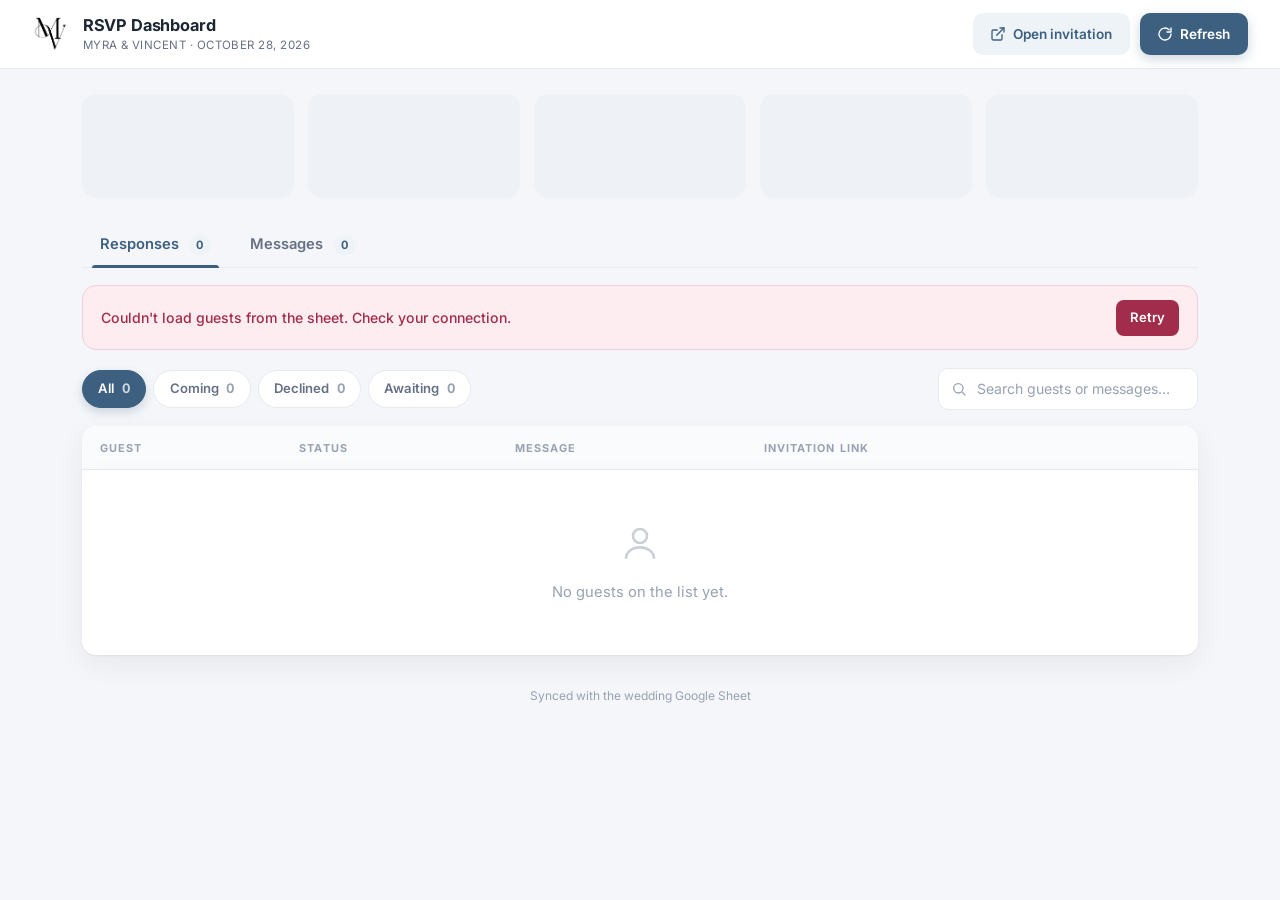
==== commit e4043684: "Add files via upload" ====
--- a/index.html
+++ b/index.html
@@ -1,2015 +1,957 @@
 <!DOCTYPE html>
 <html lang="en">
 <head>
-  <meta charset="UTF-8">
-  <meta name="viewport" content="width=device-width, initial-scale=1.0">
-  <title>Wedding RSVP — Admin Panel</title>
-  <link rel="preconnect" href="https://fonts.googleapis.com">
-  <link href="https://fonts.googleapis.com/css2?family=Cormorant+Infant:ital,wght@0,300;0,400;0,500;0,600;0,700;1,400&family=Great+Vibes&family=Inter:wght@300;400;500;600&display=swap" rel="stylesheet">
-  <script src="https://cdnjs.cloudflare.com/ajax/libs/gsap/3.12.5/gsap.min.js"></script>
-  <style>
-    *, *::before, *::after { margin: 0; padding: 0; box-sizing: border-box; }
-
-    :root {
-      --primary: #7B99AB;
-      --primary-dark: #5E8399;
-      --secondary: #A8C0CF;
-      --accent: #4A6E8A;
-      --background: #E8EDF1;
-      --foreground: #2D3748;
-      --border: #C5D3DE;
-      --white: #FFFFFF;
-      --dark: #1F1225;
-      --gray: #6B7280;
-      --gray-light: #9CA3AF;
-      --font-script: 'Great Vibes', cursive;
-      --font-serif: 'Cormorant Infant', Georgia, serif;
-      --font-sans: 'Inter', -apple-system, sans-serif;
-      --shadow-sm: 0 1px 2px rgba(107, 140, 174, 0.05);
-      --shadow-md: 0 4px 12px rgba(107, 140, 174, 0.08);
-      --shadow-lg: 0 12px 40px rgba(107, 140, 174, 0.12);
-      --radius: 12px;
-      --radius-lg: 16px;
-    }
-
-    body {
-      font-family: var(--font-sans);
-      background: var(--background);
-      color: var(--dark);
-      min-height: 100vh;
-      line-height: 1.5;
-    }
-
-    /* Header */
-    .header {
-      background: var(--white);
-      border-bottom: 1px solid var(--border);
-      padding: 1rem 2rem;
-      display: flex;
-      align-items: center;
-      justify-content: space-between;
-      position: sticky;
-      top: 0;
-      z-index: 100;
-      box-shadow: var(--shadow-sm);
-    }
-
-    .header-brand {
-      display: flex;
-      align-items: center;
-      gap: 0.75rem;
-    }
-
-    .header-logo {
-      width: 40px;
-      height: 40px;
-      object-fit: contain;
-    }
-
-    .header h1 {
-      font-family: var(--font-serif);
-      font-size: 1.25rem;
-      font-weight: 500;
-      color: var(--dark);
-    }
-
-    .header-badge {
-      background: linear-gradient(135deg, var(--primary), var(--accent));
-      color: var(--white);
-      font-size: 0.7rem;
-      font-weight: 600;
-      padding: 0.3rem 0.7rem;
-      border-radius: 20px;
-      letter-spacing: 0.08em;
-      text-transform: uppercase;
-    }
-
-    /* Layout */
-    .layout {
-      display: block;
-      min-height: calc(100vh - 56px);
-    }
-
-    /* Editor Panel */
-    .editor {
-      padding: 1.5rem 2rem;
-      max-width: 1400px;
-      margin: 0 auto;
-    }
-
-    /* Tabs */
-    .tabs {
-      display: flex;
-      gap: 0.5rem;
-      margin-bottom: 1.5rem;
-      background: var(--background);
-      padding: 0.3rem;
-      border-radius: var(--radius);
-      max-width: 400px;
-    }
-
-    .tab {
-      flex: 1;
-      padding: 0.6rem;
-      border: none;
-      background: transparent;
-      border-radius: 8px;
-      font-family: var(--font-sans);
-      font-size: 0.8rem;
-      font-weight: 500;
-      color: var(--gray);
-      cursor: pointer;
-      transition: all 0.2s ease;
-    }
-
-    .tab.active {
-      background: var(--white);
-      color: var(--primary);
-      box-shadow: var(--shadow-sm);
-    }
-
-    .tab:hover:not(.active) {
-      color: var(--dark);
-    }
-
-    .tab-content {
-      display: none;
-    }
-
-    .tab-content.active {
-      display: block;
-    }
-
-    .tab-content .sections-grid {
-      display: grid;
-      grid-template-columns: repeat(2, 1fr);
-      gap: 1.5rem;
-    }
-
-    .section {
-      margin-bottom: 1.75rem;
-      opacity: 0;
-      transform: translateY(12px);
-    }
-
-    .section-title {
-      font-family: var(--font-serif);
-      font-size: 1rem;
-      font-weight: 600;
-      color: var(--foreground);
-      margin-bottom: 1rem;
-      display: flex;
-      align-items: center;
-      gap: 0.5rem;
-    }
-
-    .section-title::before {
-      content: '';
-      width: 3px;
-      height: 16px;
-      background: linear-gradient(180deg, var(--primary), var(--accent));
-      border-radius: 2px;
-    }
-
-    .field {
-      margin-bottom: 1rem;
-    }
-
-    .field label {
-      display: block;
-      font-size: 0.75rem;
-      font-weight: 500;
-      text-transform: uppercase;
-      letter-spacing: 0.08em;
-      color: var(--gray);
-      margin-bottom: 0.4rem;
-    }
-
-    .field input[type="text"],
-    .field input[type="url"],
-    .field textarea {
-      width: 100%;
-      padding: 0.75rem 1rem;
-      border: 1.5px solid var(--border);
-      border-radius: var(--radius);
-      font-family: var(--font-sans);
-      font-size: 0.9rem;
-      color: var(--dark);
-      background: var(--background);
-      outline: none;
-      transition: all 0.2s ease;
-    }
-
-    .field input:focus,
-    .field textarea:focus {
-      border-color: var(--primary);
-      box-shadow: 0 0 0 3px rgba(123, 153, 171, 0.1);
-      background: var(--white);
-    }
-
-    .field textarea {
-      resize: vertical;
-      min-height: 80px;
-    }
-
-    .field .hint {
-      font-size: 0.7rem;
-      color: var(--gray-light);
-      margin-top: 0.3rem;
-    }
-
-    .field-row {
-      display: grid;
-      grid-template-columns: 1fr 1fr;
-      gap: 0.75rem;
-    }
-
-    /* Generate buttons */
-    .btn-generate {
-      width: 100%;
-      padding: 0.85rem;
-      background: linear-gradient(135deg, var(--primary), var(--accent));
-      color: var(--white);
-      border: none;
-      border-radius: var(--radius);
-      font-family: var(--font-sans);
-      font-size: 0.9rem;
-      font-weight: 500;
-      cursor: pointer;
-      transition: all 0.2s ease;
-      display: flex;
-      align-items: center;
-      justify-content: center;
-      gap: 0.5rem;
-      box-shadow: 0 4px 16px rgba(107, 140, 174, 0.3);
-    }
-
-    .btn-generate:hover {
-      transform: translateY(-1px);
-      box-shadow: 0 6px 20px rgba(107, 140, 174, 0.4);
-    }
-
-    .btn-generate:active { transform: translateY(0); }
-
-    .btn-generate svg {
-      width: 18px;
-      height: 18px;
-    }
-
-    .btn-secondary {
-      background: var(--white);
-      color: var(--primary);
-      border: 1.5px solid var(--primary);
-      box-shadow: none;
-    }
-
-    .btn-secondary:hover {
-      background: rgba(123, 153, 171, 0.08);
-    }
-
-    .generate-group {
-      display: flex;
-      flex-direction: column;
-      gap: 0.75rem;
-    }
-
-    /* Stats Grid */
-    .stats-grid {
-      display: grid;
-      grid-template-columns: repeat(5, 1fr);
-      gap: 0.75rem;
-    }
-
-    .stat-card {
-      background: var(--white);
-      border-radius: var(--radius);
-      padding: 1rem;
-      display: flex;
-      align-items: center;
-      gap: 0.75rem;
-      border: 1px solid var(--border);
-      transition: all 0.2s ease;
-    }
-
-    .stat-card:hover {
-      transform: translateY(-2px);
-      box-shadow: var(--shadow-md);
-    }
-
-    .stat-icon {
-      width: 40px;
-      height: 40px;
-      border-radius: 10px;
-      display: flex;
-      align-items: center;
-      justify-content: center;
-      flex-shrink: 0;
-    }
-
-    .stat-icon svg {
-      width: 20px;
-      height: 20px;
-    }
-
-    .stat-total .stat-icon {
-      background: rgba(107, 140, 174, 0.1);
-      color: var(--primary);
-    }
-
-    .stat-accepted .stat-icon {
-      background: rgba(34, 197, 94, 0.1);
-      color: #22C55E;
-    }
-
-    .stat-declined .stat-icon {
-      background: rgba(239, 68, 68, 0.1);
-      color: #EF4444;
-    }
-
-    .stat-pending .stat-icon {
-      background: rgba(234, 179, 8, 0.1);
-      color: #EAB308;
-    }
-
-    .stat-messages .stat-icon {
-      background: rgba(201, 169, 110, 0.1);
-      color: var(--accent);
-    }
-
-    .stat-info {
-      display: flex;
-      flex-direction: column;
-    }
-
-    .stat-count {
-      font-size: 1.25rem;
-      font-weight: 600;
-      color: var(--dark);
-      line-height: 1;
-    }
-
-    .stat-label {
-      font-size: 0.7rem;
-      color: var(--gray);
-      text-transform: uppercase;
-      letter-spacing: 0.05em;
-    }
-
-    /* Filter Bar */
-    .filter-bar {
-      display: flex;
-      justify-content: space-between;
-      align-items: center;
-      margin-bottom: 0.75rem;
-      flex-wrap: wrap;
-      gap: 0.5rem;
-    }
-
-    .filter-group {
-      display: flex;
-      gap: 0.35rem;
-      background: var(--background);
-      padding: 0.25rem;
-      border-radius: 8px;
-    }
-
-    .filter-btn {
-      padding: 0.4rem 0.75rem;
-      border: none;
-      background: transparent;
-      border-radius: 6px;
-      font-family: var(--font-sans);
-      font-size: 0.75rem;
-      font-weight: 500;
-      color: var(--gray);
-      cursor: pointer;
-      transition: all 0.2s ease;
-    }
-
-    .filter-btn.active {
-      background: var(--white);
-      color: var(--primary);
-      box-shadow: var(--shadow-sm);
-    }
-
-    .filter-btn:hover:not(.active) {
-      color: var(--dark);
-    }
-
-    .sort-group select {
-      padding: 0.5rem 0.75rem;
-      border: 1.5px solid var(--border);
-      border-radius: 8px;
-      font-family: var(--font-sans);
-      font-size: 0.75rem;
-      color: var(--dark);
-      background: var(--white);
-      cursor: pointer;
-      outline: none;
-    }
-
-    .sort-group select:focus {
-      border-color: var(--primary);
-    }
-
-    /* Search Box */
-    .search-box {
-      position: relative;
-      margin-bottom: 0.5rem;
-    }
-
-    .search-box svg {
-      position: absolute;
-      left: 0.75rem;
-      top: 50%;
-      transform: translateY(-50%);
-      width: 16px;
-      height: 16px;
-      color: var(--gray-light);
-    }
-
-    .search-box input {
-      width: 100%;
-      padding: 0.6rem 0.75rem 0.6rem 2.25rem;
-      border: 1.5px solid var(--border);
-      border-radius: 8px;
-      font-family: var(--font-sans);
-      font-size: 0.8rem;
-      color: var(--dark);
-      background: var(--white);
-      outline: none;
-      transition: all 0.2s ease;
-    }
-
-    .search-box input:focus {
-      border-color: var(--primary);
-      box-shadow: 0 0 0 3px rgba(107, 140, 174, 0.1);
-    }
-
-    /* Guest Table */
-    .guest-table-container {
-      overflow-x: auto;
-      border: 1px solid var(--border);
-      border-radius: var(--radius);
-      background: var(--white);
-    }
-
-    .guest-table {
-      width: 100%;
-      border-collapse: collapse;
-      font-size: 0.8rem;
-    }
-
-    .guest-table th {
-      padding: 0.75rem 0.6rem;
-      text-align: left;
-      font-weight: 500;
-      color: var(--gray);
-      text-transform: uppercase;
-      letter-spacing: 0.05em;
-      font-size: 0.65rem;
-      border-bottom: 1px solid var(--border);
-      background: var(--background);
-      cursor: pointer;
-      user-select: none;
-      white-space: nowrap;
-    }
-
-    .guest-table th:hover {
-      color: var(--primary);
-    }
-
-    .sort-icon {
-      opacity: 0.4;
-      font-size: 0.7rem;
-    }
-
-    .guest-table td {
-      padding: 0.65rem 0.6rem;
-      border-bottom: 1px solid var(--border);
-      color: var(--dark);
-    }
-
-    .guest-table tbody tr:hover {
-      background: rgba(107, 140, 174, 0.03);
-    }
-
-    .guest-table tbody tr:last-child td {
-      border-bottom: none;
-    }
-
-    .guest-name {
-      font-weight: 500;
-      color: var(--dark);
-    }
-
-    .guest-name-cell {
-      display: flex;
-      align-items: center;
-      gap: 0.5rem;
-    }
-
-    .btn-copy-link {
-      display: inline-flex;
-      align-items: center;
-      gap: 0.25rem;
-      padding: 0.2rem 0.5rem;
-      background: var(--primary);
-      color: white;
-      border: none;
-      border-radius: 4px;
-      font-size: 0.65rem;
-      font-weight: 500;
-      cursor: pointer;
-      transition: all 0.2s ease;
-      white-space: nowrap;
-    }
-
-    .btn-copy-link:hover {
-      background: var(--primary-dark);
-      transform: translateY(-1px);
-    }
-
-    .btn-copy-link:active {
-      transform: translateY(0);
-    }
-
-    .btn-copy-link.copied {
-      background: #16A34A;
-    }
-
-    .btn-copy-link svg {
-      width: 12px;
-      height: 12px;
-    }
-
-    .guest-status {
-      display: inline-flex;
-      align-items: center;
-      gap: 0.3rem;
-      padding: 0.2rem 0.5rem;
-      border-radius: 20px;
-      font-size: 0.7rem;
-      font-weight: 500;
-    }
-
-    .status-yes {
-      background: rgba(34, 197, 94, 0.1);
-      color: #16A34A;
-    }
-
-    .status-no {
-      background: rgba(239, 68, 68, 0.1);
-      color: #DC2626;
-    }
-
-    .guest-message {
-      color: var(--gray);
-      max-width: 200px;
-      overflow: hidden;
-      text-overflow: ellipsis;
-      white-space: nowrap;
-    }
-
-    .guest-date {
-      color: var(--gray-light);
-      font-size: 0.7rem;
-      white-space: nowrap;
-    }
-
-    .empty-state {
-      text-align: center;
-      padding: 2rem 1rem;
-      color: var(--gray-light);
-    }
-
-    .empty-state svg {
-      width: 40px;
-      height: 40px;
-      margin-bottom: 0.75rem;
-      opacity: 0.3;
-    }
-
-    .empty-state p {
-      font-weight: 500;
-      color: var(--gray);
-      margin-bottom: 0.25rem;
-    }
-
-    .empty-state span {
-      font-size: 0.75rem;
-    }
-
-    .table-footer {
-      display: flex;
-      justify-content: space-between;
-      align-items: center;
-      margin-top: 0.75rem;
-      font-size: 0.75rem;
-      color: var(--gray);
-    }
-
-    .btn-refresh {
-      display: flex;
-      align-items: center;
-      gap: 0.35rem;
-      padding: 0.4rem 0.75rem;
-      border: 1.5px solid var(--border);
-      background: var(--white);
-      border-radius: 6px;
-      font-family: var(--font-sans);
-      font-size: 0.75rem;
-      color: var(--gray);
-      cursor: pointer;
-      transition: all 0.2s ease;
-    }
-
-    .btn-refresh:hover {
-      border-color: var(--primary);
-      color: var(--primary);
-    }
-
-    .btn-refresh svg {
-      width: 14px;
-      height: 14px;
-    }
-
-    /* Responsive - Tablet */
-    @media (max-width: 900px) {
-      .layout {
-        grid-template-columns: 1fr;
-      }
-      .editor {
-        max-height: none;
-        border-right: none;
-        border-bottom: 1px solid var(--border);
-      }
-      .sections-grid {
-        grid-template-columns: 1fr;
-      }
-      .stats-grid {
-        grid-template-columns: repeat(3, 1fr);
-      }
-      .filter-bar {
-        flex-direction: column;
-        gap: 0.75rem;
-      }
-      .filter-group {
-        flex-wrap: wrap;
-        justify-content: center;
-      }
-      .sort-group {
-        width: 100%;
-      }
-      .sort-group select {
-        width: 100%;
-      }
-      .guest-table-container {
-        overflow-x: auto;
-      }
-      .guest-table {
-        min-width: 500px;
-      }
-    }
-
-    /* Responsive - Mobile */
-    @media (max-width: 600px) {
-      .app-header {
-        padding: 1rem;
-      }
-      .app-title {
-        font-size: 1.2rem;
-      }
-      .tabs {
-        gap: 0.25rem;
-        padding: 0.35rem;
-      }
-      .tab {
-        padding: 0.5rem 0.75rem;
-        font-size: 0.7rem;
-      }
-      .tab-content {
-        padding: 1rem;
-      }
-      .section {
-        padding: 1rem;
-      }
-      .section-title {
-        font-size: 0.9rem;
-      }
-      .stats-grid {
-        grid-template-columns: repeat(2, 1fr);
-        gap: 0.5rem;
-      }
-      .stat-card {
-        padding: 0.75rem;
-      }
-      .stat-count {
-        font-size: 1rem;
-      }
-      .stat-label {
-        font-size: 0.6rem;
-      }
-      .filter-group {
-        display: flex;
-        flex-wrap: wrap;
-        gap: 0.35rem;
-        justify-content: center;
-      }
-      .filter-btn {
-        padding: 0.4rem 0.6rem;
-        font-size: 0.7rem;
-      }
-      .search-box input {
-        font-size: 0.85rem;
-      }
-      .guest-name-cell {
-        flex-direction: column;
-        align-items: flex-start;
-        gap: 0.25rem;
-      }
-      .btn-copy-link {
-        font-size: 0.6rem;
-        padding: 0.15rem 0.4rem;
-      }
-      .btn-copy-link span {
-        display: none;
-      }
-      .btn-copy-link svg {
-        width: 14px;
-        height: 14px;
-      }
-      .table-footer {
-        flex-direction: column;
-        gap: 0.5rem;
-        text-align: center;
-      }
-    }
-
-    /* Responsive - Small Mobile */
-    @media (max-width: 400px) {
-      .stats-grid {
-        grid-template-columns: 1fr;
-      }
-      .stat-card {
-        flex-direction: row;
-        text-align: left;
-      }
-      .filter-group {
-        flex-direction: column;
-        align-items: stretch;
-      }
-      .filter-btn {
-        width: 100%;
-      }
-    }
-
-    /* Toast notification */
-    .toast {
-      position: fixed;
-      bottom: 1.5rem;
-      right: 1.5rem;
-      background: var(--dark);
-      color: var(--white);
-      padding: 0.85rem 1.25rem;
-      border-radius: var(--radius);
-      font-size: 0.85rem;
-      box-shadow: var(--shadow-lg);
-      transform: translateY(100px);
-      opacity: 0;
-      transition: all 0.3s cubic-bezier(0.4, 0, 0.2, 1);
-      z-index: 200;
-    }
-
-    .toast.show {
-      transform: translateY(0);
-      opacity: 1;
-    }
-
-    .toast.success {
-      background: linear-gradient(135deg, #059669, #047857);
-    }
-
-    :focus-visible {
-      outline: 2px solid var(--primary);
-      outline-offset: 2px;
-    }
-
-    @media (prefers-reduced-motion: reduce) {
-      *, *::before, *::after {
-        animation-duration: 0.01ms !important;
-        transition-duration: 0.01ms !important;
-      }
-    }
-  </style>
+<meta charset="UTF-8">
+<meta name="viewport" content="width=device-width, initial-scale=1.0">
+<title>RSVP Dashboard · Myra &amp; Vincent</title>
+<link rel="icon" href="MV.png">
+<link rel="preconnect" href="https://fonts.googleapis.com">
+<link rel="preconnect" href="https://fonts.gstatic.com" crossorigin>
+<link href="https://fonts.googleapis.com/css2?family=Inter:wght@400;500;600;700&display=swap" rel="stylesheet">
+<style>
+  :root {
+    --bg: #f4f6f9;
+    --surface: #ffffff;
+    --ink: #1c2733;
+    --muted: #667085;
+    --faint: #98a2b3;
+    --line: #e7eaef;
+    --brand: #3d6080;
+    --brand-soft: #eef3f8;
+    --yes: #217a52;
+    --yes-bg: #e7f5ee;
+    --no: #c13b5b;
+    --no-bg: #fcecef;
+    --wait: #97721f;
+    --wait-bg: #fbf3e0;
+    --shadow: 0 1px 2px rgba(16,24,40,.05), 0 10px 28px rgba(16,24,40,.06);
+    --radius: 14px;
+  }
+  * { box-sizing: border-box; margin: 0; padding: 0; }
+  [hidden] { display: none !important; }
+  html { -webkit-text-size-adjust: 100%; }
+  body {
+    font-family: 'Inter', system-ui, -apple-system, sans-serif;
+    background: var(--bg);
+    color: var(--ink);
+    font-size: 15px;
+    line-height: 1.5;
+    min-height: 100vh;
+  }
+  button { font: inherit; cursor: pointer; background: none; border: none; color: inherit; }
+  a { color: inherit; }
+  :focus-visible { outline: 2px solid var(--brand); outline-offset: 2px; border-radius: 6px; }
+
+  /* ---------- Top bar ---------- */
+  .topbar {
+    position: sticky;
+    top: 0;
+    z-index: 50;
+    display: flex;
+    align-items: center;
+    justify-content: space-between;
+    gap: 1rem;
+    padding: 0.8rem clamp(1rem, 3vw, 2rem);
+    background: rgba(255,255,255,0.92);
+    backdrop-filter: blur(10px);
+    border-bottom: 1px solid var(--line);
+  }
+  .brand { display: flex; align-items: center; gap: 0.8rem; min-width: 0; }
+  .brand img { width: 38px; height: 38px; object-fit: contain; }
+  .brand h1 { font-size: 1.02rem; font-weight: 700; letter-spacing: -0.01em; white-space: nowrap; }
+  .brand p { font-size: 0.72rem; color: var(--muted); letter-spacing: 0.04em; white-space: nowrap; }
+  .topbar-actions { display: flex; align-items: center; gap: 0.6rem; }
+  .btn {
+    display: inline-flex;
+    align-items: center;
+    justify-content: center;
+    gap: 0.45rem;
+    min-height: 42px;
+    padding: 0.55rem 1.1rem;
+    border-radius: 10px;
+    font-size: 0.85rem;
+    font-weight: 600;
+    text-decoration: none;
+    transition: background .18s, transform .18s, box-shadow .18s;
+  }
+  .btn svg { width: 16px; height: 16px; }
+  .btn-ghost { color: var(--brand); background: var(--brand-soft); }
+  .btn-ghost:hover { background: #e2ecf5; }
+  .btn-primary { color: #fff; background: var(--brand); box-shadow: 0 4px 12px rgba(61,96,128,.25); }
+  .btn-primary:hover { background: #33546f; transform: translateY(-1px); }
+  .btn-primary.spinning svg { animation: spin .7s linear infinite; }
+  @keyframes spin { to { transform: rotate(360deg); } }
+
+  /* ---------- Shell ---------- */
+  .shell { max-width: 1180px; margin: 0 auto; padding: 1.6rem clamp(1rem, 3vw, 2rem) 3rem; }
+
+  /* ---------- KPI strip ---------- */
+  .kpis {
+    display: grid;
+    grid-template-columns: repeat(auto-fit, minmax(170px, 1fr));
+    gap: 0.9rem;
+    margin-bottom: 1.4rem;
+  }
+  .kpi {
+    background: var(--surface);
+    border-radius: var(--radius);
+    box-shadow: var(--shadow);
+    padding: 1rem 1.15rem 0.95rem;
+    display: flex;
+    flex-direction: column;
+    gap: 0.3rem;
+    min-height: 104px;
+  }
+  .kpi-label {
+    display: flex;
+    align-items: center;
+    gap: 0.45rem;
+    font-size: 0.7rem;
+    font-weight: 600;
+    letter-spacing: 0.09em;
+    text-transform: uppercase;
+    color: var(--muted);
+  }
+  .kpi-dot { width: 8px; height: 8px; border-radius: 50%; flex-shrink: 0; }
+  .kpi-value {
+    font-size: 1.9rem;
+    font-weight: 700;
+    letter-spacing: -0.02em;
+    font-variant-numeric: tabular-nums;
+    line-height: 1.15;
+  }
+  .kpi-note { font-size: 0.74rem; color: var(--faint); font-variant-numeric: tabular-nums; }
+  .dot-brand { background: var(--brand); }
+  .dot-yes { background: var(--yes); }
+  .dot-no { background: var(--no); }
+  .dot-wait { background: #d9a326; }
+  .dot-msg { background: #7d6bb5; }
+
+  /* Mix bar */
+  .mix {
+    background: var(--surface);
+    border-radius: var(--radius);
+    box-shadow: var(--shadow);
+    padding: 0.9rem 1.15rem 1rem;
+    margin-bottom: 1.5rem;
+  }
+  .mix-track {
+    display: flex;
+    height: 10px;
+    border-radius: 6px;
+    overflow: hidden;
+    background: var(--wait-bg);
+    gap: 2px;
+  }
+  .mix-track > span { transition: width .5s ease; }
+  .mix-yes { background: #3d9a6d; }
+  .mix-no { background: #d96b84; }
+  .mix-wait { background: #e5c46a; }
+  .mix-legend {
+    display: flex;
+    flex-wrap: wrap;
+    gap: 0.4rem 1.4rem;
+    margin-top: 0.6rem;
+    font-size: 0.76rem;
+    color: var(--muted);
+    font-variant-numeric: tabular-nums;
+  }
+  .mix-legend i {
+    display: inline-block;
+    width: 9px; height: 9px;
+    border-radius: 3px;
+    margin-right: 0.4rem;
+    vertical-align: -1px;
+  }
+
+  /* ---------- Tabs ---------- */
+  .tabs {
+    display: flex;
+    gap: 0.25rem;
+    border-bottom: 1px solid var(--line);
+    margin-bottom: 1.1rem;
+  }
+  .tab {
+    position: relative;
+    min-height: 46px;
+    padding: 0.6rem 1.1rem;
+    font-size: 0.92rem;
+    font-weight: 600;
+    color: var(--muted);
+    border-radius: 8px 8px 0 0;
+    transition: color .15s, background .15s;
+  }
+  .tab:hover { color: var(--ink); background: rgba(61,96,128,.05); }
+  .tab.active { color: var(--brand); }
+  .tab.active::after {
+    content: '';
+    position: absolute;
+    left: 10px; right: 10px; bottom: -1px;
+    height: 2.5px;
+    background: var(--brand);
+    border-radius: 3px 3px 0 0;
+  }
+  .tab-count {
+    display: inline-block;
+    min-width: 22px;
+    padding: 0.05rem 0.45rem;
+    margin-left: 0.4rem;
+    border-radius: 20px;
+    background: var(--brand-soft);
+    color: var(--brand);
+    font-size: 0.72rem;
+    font-weight: 700;
+    text-align: center;
+    font-variant-numeric: tabular-nums;
+  }
+
+  /* ---------- Error banner ---------- */
+  .error-banner {
+    display: flex;
+    align-items: center;
+    justify-content: space-between;
+    gap: 1rem;
+    background: #fdedf1;
+    border: 1px solid #f5cdd8;
+    color: #a12c4b;
+    border-radius: var(--radius);
+    padding: 0.85rem 1.1rem;
+    margin-bottom: 1.1rem;
+    font-size: 0.88rem;
+    font-weight: 500;
+  }
+  .error-banner button {
+    min-height: 36px;
+    padding: 0.35rem 0.9rem;
+    border-radius: 8px;
+    background: #a12c4b;
+    color: #fff;
+    font-weight: 600;
+    font-size: 0.82rem;
+  }
+
+  /* ---------- Toolbar ---------- */
+  .toolbar {
+    display: flex;
+    align-items: center;
+    justify-content: space-between;
+    flex-wrap: wrap;
+    gap: 0.8rem;
+    margin-bottom: 1rem;
+  }
+  .filters { display: flex; flex-wrap: wrap; gap: 0.45rem; }
+  .pill {
+    min-height: 38px;
+    padding: 0.4rem 0.95rem;
+    border-radius: 99px;
+    border: 1px solid var(--line);
+    background: var(--surface);
+    font-size: 0.82rem;
+    font-weight: 600;
+    color: var(--muted);
+    transition: all .15s;
+  }
+  .pill:hover { border-color: #cdd6e0; color: var(--ink); }
+  .pill b {
+    font-variant-numeric: tabular-nums;
+    font-weight: 700;
+    margin-left: 0.3rem;
+    color: var(--faint);
+  }
+  .pill.active {
+    background: var(--brand);
+    border-color: var(--brand);
+    color: #fff;
+    box-shadow: 0 4px 10px rgba(61,96,128,.22);
+  }
+  .pill.active b { color: rgba(255,255,255,.75); }
+  .search { position: relative; flex: 0 1 260px; }
+  .search svg {
+    position: absolute;
+    left: 0.8rem; top: 50%;
+    transform: translateY(-50%);
+    width: 16px; height: 16px;
+    color: var(--faint);
+    pointer-events: none;
+  }
+  .search input {
+    width: 100%;
+    min-height: 42px;
+    padding: 0.55rem 0.9rem 0.55rem 2.4rem;
+    border: 1px solid var(--line);
+    border-radius: 10px;
+    background: var(--surface);
+    font: inherit;
+    font-size: 0.88rem;
+    color: var(--ink);
+    transition: border-color .15s, box-shadow .15s;
+  }
+  .search input::placeholder { color: var(--faint); }
+  .search input:focus { outline: none; border-color: var(--brand); box-shadow: 0 0 0 3px rgba(61,96,128,.14); }
+
+  /* ---------- Table ---------- */
+  .table-wrap {
+    background: var(--surface);
+    border-radius: var(--radius);
+    box-shadow: var(--shadow);
+    overflow: hidden;
+  }
+  .guest-table { width: 100%; border-collapse: collapse; }
+  .guest-table thead th {
+    text-align: left;
+    font-size: 0.68rem;
+    font-weight: 700;
+    letter-spacing: 0.1em;
+    text-transform: uppercase;
+    color: var(--faint);
+    padding: 0.85rem 1.1rem;
+    background: #fafbfc;
+    border-bottom: 1px solid var(--line);
+    white-space: nowrap;
+  }
+  .guest-table tbody tr { border-bottom: 1px solid var(--line); transition: background .12s; }
+  .guest-table tbody tr:last-child { border-bottom: none; }
+  .guest-table tbody tr:hover { background: #f8fafc; }
+  .guest-table td {
+    padding: 0.72rem 1.1rem;
+    vertical-align: middle;
+    font-size: 0.9rem;
+  }
+  .cell-name { font-weight: 600; white-space: nowrap; }
+  .avatar {
+    display: inline-flex;
+    align-items: center;
+    justify-content: center;
+    width: 32px; height: 32px;
+    border-radius: 50%;
+    font-size: 0.78rem;
+    font-weight: 700;
+    color: #fff;
+    margin-right: 0.65rem;
+    vertical-align: middle;
+    flex-shrink: 0;
+  }
+  .cell-msg {
+    max-width: 300px;
+    color: var(--muted);
+    font-size: 0.86rem;
+    overflow: hidden;
+    text-overflow: ellipsis;
+    white-space: nowrap;
+  }
+  .cell-msg.no-msg { color: var(--faint); font-style: italic; }
+  .cell-link { max-width: 230px; }
+  .link-text {
+    display: block;
+    font-size: 0.78rem;
+    color: var(--faint);
+    overflow: hidden;
+    text-overflow: ellipsis;
+    white-space: nowrap;
+    font-family: ui-monospace, 'Cascadia Mono', Consolas, monospace;
+  }
+  .cell-actions { text-align: right; white-space: nowrap; }
+  .chip {
+    display: inline-flex;
+    align-items: center;
+    gap: 0.4rem;
+    padding: 0.22rem 0.7rem;
+    border-radius: 99px;
+    font-size: 0.75rem;
+    font-weight: 700;
+    letter-spacing: 0.02em;
+    white-space: nowrap;
+  }
+  .chip::before { content: ''; width: 6px; height: 6px; border-radius: 50%; }
+  .chip-yes { background: var(--yes-bg); color: var(--yes); }
+  .chip-yes::before { background: var(--yes); }
+  .chip-no { background: var(--no-bg); color: var(--no); }
+  .chip-no::before { background: var(--no); }
+  .chip-wait { background: var(--wait-bg); color: var(--wait); }
+  .chip-wait::before { background: #d9a326; }
+  .icon-btn {
+    display: inline-flex;
+    align-items: center;
+    justify-content: center;
+    gap: 0.4rem;
+    min-height: 38px;
+    min-width: 38px;
+    padding: 0.35rem 0.8rem;
+    margin-left: 0.35rem;
+    border-radius: 9px;
+    border: 1px solid var(--line);
+    background: var(--surface);
+    font-size: 0.8rem;
+    font-weight: 600;
+    color: var(--brand);
+    text-decoration: none;
+    transition: all .15s;
+  }
+  .icon-btn svg { width: 15px; height: 15px; }
+  .icon-btn:hover { background: var(--brand-soft); border-color: #cddbe8; }
+  .icon-btn.copied { background: var(--yes-bg); border-color: #bfe5d2; color: var(--yes); }
+
+  /* ---------- Messages grid ---------- */
+  .msg-grid {
+    display: grid;
+    grid-template-columns: repeat(auto-fill, minmax(280px, 1fr));
+    gap: 0.9rem;
+  }
+  .msg-card {
+    background: var(--surface);
+    border-radius: var(--radius);
+    box-shadow: var(--shadow);
+    padding: 1.1rem 1.15rem;
+    display: flex;
+    flex-direction: column;
+    gap: 0.7rem;
+  }
+  .msg-head { display: flex; align-items: center; justify-content: space-between; gap: 0.6rem; }
+  .msg-who { display: flex; align-items: center; gap: 0.6rem; font-weight: 700; font-size: 0.92rem; min-width: 0; }
+  .msg-text {
+    font-size: 0.9rem;
+    color: var(--muted);
+    line-height: 1.65;
+    overflow-wrap: anywhere;
+  }
+
+  /* ---------- Empty & skeleton ---------- */
+  .empty {
+    text-align: center;
+    padding: 3.2rem 1rem;
+    color: var(--faint);
+    background: var(--surface);
+    border-radius: var(--radius);
+    box-shadow: var(--shadow);
+  }
+  .empty svg { width: 42px; height: 42px; margin-bottom: 0.7rem; opacity: .5; }
+  .empty p { font-size: 0.92rem; }
+  .empty.panel-empty { box-shadow: none; background: transparent; }
+  .sk {
+    background: linear-gradient(90deg, #eef1f5 25%, #f7f9fb 37%, #eef1f5 63%);
+    background-size: 400% 100%;
+    animation: shimmer 1.3s ease infinite;
+    border-radius: 7px;
+  }
+  @keyframes shimmer { 0% { background-position: 100% 0; } 100% { background-position: 0 0; } }
+  .sk-kpi { min-height: 104px; border-radius: var(--radius); }
+  .sk-row td { padding: 0.85rem 1.1rem; }
+  .sk-line { height: 14px; }
+  .sk-line.w40 { width: 40%; } .sk-line.w70 { width: 70%; } .sk-line.w90 { width: 90%; }
+  .sk-chip { display: inline-block; width: 74px; height: 22px; border-radius: 99px; }
+
+  /* ---------- Toast & footer ---------- */
+  .toast {
+    position: fixed;
+    left: 50%;
+    bottom: 26px;
+    transform: translate(-50%, 20px);
+    background: #1c2733;
+    color: #fff;
+    font-size: 0.86rem;
+    font-weight: 600;
+    padding: 0.7rem 1.3rem;
+    border-radius: 99px;
+    box-shadow: 0 10px 30px rgba(0,0,0,.25);
+    opacity: 0;
+    pointer-events: none;
+    transition: opacity .25s, transform .25s;
+    z-index: 100;
+  }
+  .toast.show { opacity: 1; transform: translate(-50%, 0); }
+  .dash-foot {
+    margin-top: 2rem;
+    text-align: center;
+    font-size: 0.75rem;
+    color: var(--faint);
+  }
+
+  /* ---------- Responsive: table -> cards ---------- */
+  @media (max-width: 760px) {
+    .brand p { display: none; }
+    .btn { padding: 0.55rem 0.85rem; }
+    .btn .btn-label { display: none; }
+    .guest-table thead { display: none; }
+    .guest-table, .guest-table tbody, .guest-table tr, .guest-table td { display: block; width: 100%; }
+    .guest-table tbody tr { padding: 0.85rem 1rem; }
+    .guest-table td { padding: 0.22rem 0; max-width: none !important; }
+    .guest-table td.cell-name { font-size: 1rem; }
+    .guest-table td.cell-actions { text-align: left; padding-top: 0.6rem; }
+    .cell-msg { white-space: normal; }
+    .link-text { max-width: 100%; }
+    .sk-row td { display: block; }
+  }
+</style>
 </head>
 <body>
-  <!-- Header -->
-  <div class="header">
-    <div class="header-brand">
-      <img src="MV.png" alt="MV Logo" class="header-logo">
-      <h1>RSVP Admin</h1>
+
+<header class="topbar">
+  <div class="brand">
+    <img src="MV.png" alt="">
+    <div>
+      <h1>RSVP Dashboard</h1>
+      <p>MYRA &amp; VINCENT &middot; OCTOBER 28, 2026</p>
     </div>
-    <span class="header-badge">Admin Panel</span>
   </div>
-
-  <div class="layout">
-    <!-- Editor -->
-    <div class="editor">
-      <!-- Tabs -->
-      <div class="tabs">
-        <button class="tab active" onclick="switchTab('intro')">Intro Page</button>
-        <button class="tab" onclick="switchTab('rsvp')">RSVP Form</button>
-        <button class="tab" onclick="switchTab('guests')">Guest List</button>
-        <button class="tab" onclick="switchTab('settings')">Settings</button>
-      </div>
-
-      <!-- Intro Page Tab -->
-      <div class="tab-content active" id="tab-intro">
-        <div class="sections-grid">
-          <div class="section" data-section="1">
-            <div class="section-title">Wedding Details</div>
-            <div class="field-row">
-              <div class="field">
-                <label for="groomName">Groom Name</label>
-                <input type="text" id="groomName" value="Vincent" >
-              </div>
-              <div class="field">
-                <label for="brideName">Bride Name</label>
-                <input type="text" id="brideName" value="Myra" >
-              </div>
-            </div>
-            <div class="field-row">
-              <div class="field">
-                <label for="weddingDate">Wedding Date</label>
-                <input type="text" id="weddingDate" value="October 28, 2026" >
-              </div>
-              <div class="field">
-                <label for="rsvpDeadline">RSVP Deadline</label>
-                <input type="text" id="rsvpDeadline" value="September 30, 2026" >
-              </div>
-            </div>
-            <div class="field">
-              <label for="hashtag">Wedding Hashtag</label>
-              <input type="text" id="hashtag" value="#HeaVincentToMyra" >
-            </div>
-          </div>
-
-          <div class="section" data-section="3">
-            <div class="section-title">Invitation Message</div>
-            <div class="field">
-              <label for="introMessage">Opening Message</label>
-              <textarea id="introMessage" >Together with their families, request the honor of your presence as they unite in marriage</textarea>
-            </div>
-          </div>
-        </div>
-      </div>
-
-      <!-- RSVP Form Tab -->
-      <div class="tab-content" id="tab-rsvp">
-        <div class="sections-grid">
-          <div class="section" data-section="4">
-            <div class="section-title">RSVP Form</div>
-            <div class="field">
-              <label for="confirmMessage">Confirmation Message</label>
-              <textarea id="confirmMessage" >Your RSVP has been received. We can't wait to celebrate with you!</textarea>
-            </div>
-            <div class="field">
-              <label for="footerSignoff">Footer Sign-off</label>
-              <input type="text" id="footerSignoff" value="With love," >
-            </div>
-          </div>
-
-          <div class="section" data-section="5">
-            <div class="section-title">Guest Links</div>
-            <p class="hint" style="margin-bottom: 0.75rem;">
-              Share personalized links with guests. The name is auto-filled from the URL parameter.
-            </p>
-            <div class="field">
-              <label>Your RSVP Link</label>
-              <div style="display: flex; gap: 0.5rem;">
-                <input type="text" id="guestLink" value="intro.html?name=Guest" readonly style="flex: 1; background: var(--white);">
-                <button onclick="copyLink()" style="padding: 0.75rem 1rem; background: var(--primary); color: white; border: none; border-radius: var(--radius); cursor: pointer; font-size: 0.8rem;">Copy</button>
-              </div>
-              <p class="hint">Example: intro.html?name=John+Smith</p>
-            </div>
-          </div>
-        </div>
-      </div>
-
-      <!-- Guest List Tab -->
-      <div class="tab-content" id="tab-guests">
-        <div class="sections-grid">
-          <!-- Stats Cards -->
-          <div class="section" data-section="6">
-            <div class="section-title">RSVP Statistics</div>
-            <div class="stats-grid">
-              <div class="stat-card stat-total">
-                <div class="stat-icon">
-                  <svg viewBox="0 0 24 24" fill="none" stroke="currentColor" stroke-width="2">
-                    <path d="M17 21v-2a4 4 0 00-4-4H5a4 4 0 00-4-4v2"/>
-                    <circle cx="9" cy="7" r="4"/>
-                    <path d="M23 21v-2a4 4 0 00-3-3.87"/>
-                    <path d="M16 3.13a4 4 0 010 7.75"/>
-                  </svg>
-                </div>
-                <div class="stat-info">
-                  <span class="stat-count" id="totalCount">0</span>
-                  <span class="stat-label">Total Invited</span>
-                </div>
-              </div>
-              <div class="stat-card stat-accepted">
-                <div class="stat-icon">
-                  <svg viewBox="0 0 24 24" fill="none" stroke="currentColor" stroke-width="2">
-                    <path d="M22 11.08V12a10 10 0 11-5.93-9.14"/>
-                    <polyline points="22 4 12 14.01 9 11.01"/>
-                  </svg>
-                </div>
-                <div class="stat-info">
-                  <span class="stat-count" id="acceptedCount">0</span>
-                  <span class="stat-label">Accepted</span>
-                </div>
-              </div>
-              <div class="stat-card stat-declined">
-                <div class="stat-icon">
-                  <svg viewBox="0 0 24 24" fill="none" stroke="currentColor" stroke-width="2">
-                    <circle cx="12" cy="12" r="10"/>
-                    <line x1="15" y1="9" x2="9" y2="15"/>
-                    <line x1="9" y1="9" x2="15" y2="15"/>
-                  </svg>
-                </div>
-                <div class="stat-info">
-                  <span class="stat-count" id="declinedCount">0</span>
-                  <span class="stat-label">Declined</span>
-                </div>
-              </div>
-              <div class="stat-card stat-pending">
-                <div class="stat-icon">
-                  <svg viewBox="0 0 24 24" fill="none" stroke="currentColor" stroke-width="2">
-                    <circle cx="12" cy="12" r="10"/>
-                    <polyline points="12 6 12 12 16 14"/>
-                  </svg>
-                </div>
-                <div class="stat-info">
-                  <span class="stat-count" id="pendingCount">0</span>
-                  <span class="stat-label">Pending</span>
-                </div>
-              </div>
-              <div class="stat-card stat-messages">
-                <div class="stat-icon">
-                  <svg viewBox="0 0 24 24" fill="none" stroke="currentColor" stroke-width="2">
-                    <path d="M21 15a2 2 0 01-2 2H7l-4 4V5a2 2 0 012-2h14a2 2 0 012 2z"/>
-                  </svg>
-                </div>
-                <div class="stat-info">
-                  <span class="stat-count" id="messagesCount">0</span>
-                  <span class="stat-label">Messages</span>
-                </div>
-              </div>
-            </div>
-          </div>
-
-          <!-- Filter & Sort -->
-          <div class="section" data-section="7">
-            <div class="section-title">Guest List</div>
-          <div class="filter-bar">
-            <div class="filter-group">
-              <button class="filter-btn active" onclick="filterGuests('all')">All</button>
-              <button class="filter-btn" onclick="filterGuests('Yes')">Accepted</button>
-              <button class="filter-btn" onclick="filterGuests('No')">Declined</button>
-              <button class="filter-btn" onclick="filterGuests('pending')">Pending</button>
-              <button class="filter-btn" onclick="filterGuests('message')">With Message</button>
-            </div>
-            <div class="sort-group">
-              <select id="sortSelect" onchange="sortGuests()">
-                <option value="newest">Newest First</option>
-                <option value="oldest">Oldest First</option>
-                <option value="name-asc">Name A-Z</option>
-                <option value="name-desc">Name Z-A</option>
-                <option value="status">By Status</option>
-              </select>
-            </div>
-          </div>
-          <div class="search-box">
-            <svg viewBox="0 0 24 24" fill="none" stroke="currentColor" stroke-width="2">
-              <circle cx="11" cy="11" r="8"/>
-              <path d="M21 21l-4.35-4.35"/>
-            </svg>
-            <input type="text" id="searchInput" placeholder="Search guests..." oninput="searchGuests()">
-          </div>
-        </div>
-
-        <!-- Guest Table -->
-        <div class="section" data-section="8">
-          <div class="guest-table-container">
-            <table class="guest-table">
-              <thead>
-                <tr>
-                  <th onclick="sortByColumn('name')">Name <span class="sort-icon">↕</span></th>
-                  <th onclick="sortByColumn('status')">Status <span class="sort-icon">↕</span></th>
-                  <th onclick="sortByColumn('message')">Message <span class="sort-icon">↕</span></th>
-                  <th onclick="sortByColumn('timestamp')">Date <span class="sort-icon">↕</span></th>
-                </tr>
-              </thead>
-              <tbody id="guestTableBody">
-                <tr class="empty-row">
-                  <td colspan="4">
-                    <div class="empty-state">
-                      <svg viewBox="0 0 24 24" fill="none" stroke="currentColor" stroke-width="1.5">
-                        <path d="M17 21v-2a4 4 0 00-4-4H5a4 4 0 00-4-4v2"/>
-                        <circle cx="9" cy="7" r="4"/>
-                        <path d="M23 21v-2a4 4 0 00-3-3.87"/>
-                        <path d="M16 3.13a4 4 0 010 7.75"/>
-                      </svg>
-                      <p>No RSVPs yet</p>
-                      <span>Guest responses will appear here</span>
-                    </div>
-                  </td>
-                </tr>
-              </tbody>
-            </table>
-          </div>
-          <div class="table-footer">
-            <span id="showingCount">Showing 0 guests</span>
-            <button class="btn-refresh" onclick="fetchGuestData()">
-              <svg viewBox="0 0 24 24" fill="none" stroke="currentColor" stroke-width="2">
-                <polyline points="23 4 23 10 17 10"/>
-                <path d="M20.49 15a9 9 0 11-2.12-9.36L23 10"/>
-              </svg>
-              Refresh
-            </button>
-          </div>
-        </div>
-        </div>
-      </div>
-
-      <!-- Settings Tab -->
-      <div class="tab-content" id="tab-settings">
-        <div class="sections-grid">
-        <div class="section" data-section="6">
-          <div class="section-title">Google Apps Script</div>
-          <div class="field">
-            <label for="scriptUrl">Web App URL</label>
-            <input type="url" id="scriptUrl" value="https://script.google.com/macros/s/AKfycbxoAvT2O5ktRNSuiA3EEPWQVrRQEitmPGqWJqYCzF1hsw8VGE-HlN0xoqjWf_5skKo/exec">
-            <p class="hint">Paste your Google Apps Script web app URL here</p>
-          </div>
-        </div>
-
-        <div class="section" data-section="7">
-          <div class="section-title">Export</div>
-          <div class="generate-group">
-            <button class="btn-generate" onclick="generateIntro()">
-              <svg viewBox="0 0 24 24" fill="none" stroke="currentColor" stroke-width="2">
-                <path d="M21 15v4a2 2 0 01-2 2H5a2 2 0 01-2-2v-4"/>
-                <polyline points="7 10 12 15 17 10"/>
-                <line x1="12" y1="15" x2="12" y2="3"/>
-              </svg>
-              Download Intro Page (index.html)
-            </button>
-            <button class="btn-generate btn-secondary" onclick="generateRSVP()">
-              <svg viewBox="0 0 24 24" fill="none" stroke="currentColor" stroke-width="2">
-                <path d="M21 15v4a2 2 0 01-2 2H5a2 2 0 01-2-2v-4"/>
-                <polyline points="7 10 12 15 17 10"/>
-                <line x1="12" y1="15" x2="12" y2="3"/>
-              </svg>
-              Download RSVP Page (rsvp.html)
-            </button>
-          </div>
-        </div>
-        </div>
+  <div class="topbar-actions">
+    <a class="btn btn-ghost" href="Invitation.html" target="_blank" rel="noopener">
+      <svg viewBox="0 0 24 24" fill="none" stroke="currentColor" stroke-width="2" stroke-linecap="round" stroke-linejoin="round"><path d="M18 13v6a2 2 0 0 1-2 2H5a2 2 0 0 1-2-2V8a2 2 0 0 1 2-2h6"/><path d="M15 3h6v6"/><path d="M10 14L21 3"/></svg>
+      <span class="btn-label">Open invitation</span>
+    </a>
+    <button class="btn btn-primary" id="refreshBtn">
+      <svg viewBox="0 0 24 24" fill="none" stroke="currentColor" stroke-width="2" stroke-linecap="round" stroke-linejoin="round"><path d="M21 12a9 9 0 1 1-2.64-6.36"/><path d="M21 3v6h-6"/></svg>
+      <span class="btn-label">Refresh</span>
+    </button>
+  </div>
+</header>
+
+<main class="shell">
+
+  <section class="kpis" id="kpis" aria-label="Summary">
+    <div class="sk sk-kpi"></div>
+    <div class="sk sk-kpi"></div>
+    <div class="sk sk-kpi"></div>
+    <div class="sk sk-kpi"></div>
+    <div class="sk sk-kpi"></div>
+  </section>
+
+  <section class="mix" id="mix" hidden aria-label="Response mix">
+    <div class="mix-track">
+      <span class="mix-yes" id="mixYes" style="width:0%"></span>
+      <span class="mix-wait" id="mixWait" style="width:100%"></span>
+      <span class="mix-no" id="mixNo" style="width:0%"></span>
+    </div>
+    <div class="mix-legend">
+      <span><i class="mix-yes"></i><span id="legYes">0 coming</span></span>
+      <span><i class="mix-wait"></i><span id="legWait">0 awaiting</span></span>
+      <span><i class="mix-no"></i><span id="legNo">0 declined</span></span>
+    </div>
+  </section>
+
+  <nav class="tabs" role="tablist">
+    <button class="tab active" id="tabResponses" data-tab="responses" role="tab" aria-selected="true">
+      Responses <span class="tab-count" id="countResponses">–</span>
+    </button>
+    <button class="tab" id="tabMessages" data-tab="messages" role="tab" aria-selected="false">
+      Messages <span class="tab-count" id="countMessages">–</span>
+    </button>
+  </nav>
+
+  <div class="error-banner" id="errorBanner" hidden>
+    <span>Couldn't load guests from the sheet. Check your connection.</span>
+    <button id="retryBtn">Retry</button>
+  </div>
+
+  <div class="toolbar">
+    <div class="filters" id="filters">
+      <button class="pill active" data-filter="all">All <b id="cntAll">0</b></button>
+      <button class="pill" data-filter="yes">Coming <b id="cntYes">0</b></button>
+      <button class="pill" data-filter="no">Declined <b id="cntNo">0</b></button>
+      <button class="pill" data-filter="awaiting">Awaiting <b id="cntAwaiting">0</b></button>
+    </div>
+    <div class="search">
+      <svg viewBox="0 0 24 24" fill="none" stroke="currentColor" stroke-width="2" stroke-linecap="round"><circle cx="11" cy="11" r="7"/><path d="M21 21l-4.3-4.3"/></svg>
+      <input type="search" id="searchInput" placeholder="Search guests or messages…" autocomplete="off">
+    </div>
+  </div>
+
+  <section class="panel" id="panelResponses">
+    <div class="table-wrap">
+      <table class="guest-table" id="guestTable">
+        <thead>
+          <tr>
+            <th>Guest</th>
+            <th>Status</th>
+            <th>Message</th>
+            <th>Invitation link</th>
+            <th></th>
+          </tr>
+        </thead>
+        <tbody id="guestRows">
+          <tr class="sk-row"><td><div class="sk sk-line w70"></div></td><td><span class="sk sk-chip"></span></td><td><div class="sk sk-line w90"></div></td><td><div class="sk sk-line w70"></div></td><td></td></tr>
+          <tr class="sk-row"><td><div class="sk sk-line w40"></div></td><td><span class="sk sk-chip"></span></td><td><div class="sk sk-line w70"></div></td><td><div class="sk sk-line w90"></div></td><td></td></tr>
+          <tr class="sk-row"><td><div class="sk sk-line w70"></div></td><td><span class="sk sk-chip"></span></td><td><div class="sk sk-line w40"></div></td><td><div class="sk sk-line w70"></div></td><td></td></tr>
+          <tr class="sk-row"><td><div class="sk sk-line w90"></div></td><td><span class="sk sk-chip"></span></td><td><div class="sk sk-line w70"></div></td><td><div class="sk sk-line w40"></div></td><td></td></tr>
+          <tr class="sk-row"><td><div class="sk sk-line w40"></div></td><td><span class="sk sk-chip"></span></td><td><div class="sk sk-line w90"></div></td><td><div class="sk sk-line w70"></div></td><td></td></tr>
+          <tr class="sk-row"><td><div class="sk sk-line w70"></div></td><td><span class="sk sk-chip"></span></td><td><div class="sk sk-line w70"></div></td><td><div class="sk sk-line w90"></div></td><td></td></tr>
+        </tbody>
+      </table>
+      <div class="empty" id="guestsEmpty" hidden>
+        <svg viewBox="0 0 24 24" fill="none" stroke="currentColor" stroke-width="1.5"><circle cx="12" cy="8" r="4"/><path d="M4 21c0-4 3.6-6.5 8-6.5s8 2.5 8 6.5"/></svg>
+        <p id="guestsEmptyText">No guests match.</p>
       </div>
     </div>
-  </div>
-
-  <!-- Toast -->
-  <div class="toast" id="toast"></div>
-
-  <script>
-    // Tab switching
-    function switchTab(tab) {
-      document.querySelectorAll('.tab').forEach(t => t.classList.remove('active'));
-      document.querySelectorAll('.tab-content').forEach(c => c.classList.remove('active'));
-      event.target.classList.add('active');
-      document.getElementById('tab-' + tab).classList.add('active');
-      
-      // Fetch guest data when switching to Guest List tab
-      if (tab === 'guests') {
-        fetchGuestData();
-      }
+  </section>
+
+  <section class="panel" id="panelMessages" hidden>
+    <div class="msg-grid" id="msgGrid"></div>
+    <div class="empty panel-empty" id="messagesEmpty" hidden>
+      <svg viewBox="0 0 24 24" fill="none" stroke="currentColor" stroke-width="1.5"><path d="M21 15a2 2 0 0 1-2 2H7l-4 4V5a2 2 0 0 1 2-2h14a2 2 0 0 1 2 2z"/></svg>
+      <p id="messagesEmptyText">No messages yet — they'll appear here as guests RSVP.</p>
+    </div>
+  </section>
+
+  <footer class="dash-foot" id="dashFoot">Synced with the wedding Google Sheet</footer>
+</main>
+
+<div class="toast" id="toast" role="status">Link copied</div>
+
+<script>
+(function () {
+  'use strict';
+
+  var SCRIPT_URL = 'https://script.google.com/macros/s/AKfycbyQOiwiJSjLf0Y9Bwo2X_blPHTTzvshOS3XC4ZngTe0greB1pREd0yiZEPQ4SyIoqE/exec';
+
+  var guests = [];
+  var filter = 'all';
+  var query = '';
+  var activeTab = 'responses';
+  var loading = true;
+  var loadError = false;
+
+  var $ = function (id) { return document.getElementById(id); };
+
+  function esc(s) {
+    return String(s == null ? '' : s)
+      .replace(/&/g, '&amp;').replace(/</g, '&lt;').replace(/>/g, '&gt;')
+      .replace(/"/g, '&quot;').replace(/'/g, '&#39;');
+  }
+
+  function statusOf(g) {
+    var a = (g.attending || '').trim().toLowerCase();
+    if (a === 'yes') return 'yes';
+    if (a === 'no') return 'no';
+    return 'awaiting';
+  }
+
+  var STATUS = {
+    yes: { label: 'Coming', cls: 'chip-yes' },
+    no: { label: 'Declined', cls: 'chip-no' },
+    awaiting: { label: 'Awaiting', cls: 'chip-wait' }
+  };
+
+  function hasMessage(g) {
+    var m = (g.message || '').trim();
+    return m !== '' && m !== '(no message)';
+  }
+
+  function linkFor(g) {
+    if (g.link && /^https?:\/\//i.test(g.link)) return g.link;
+    return new URL('Invitation.html?name=' + encodeURIComponent(g.name), location.href).href;
+  }
+
+  function linkLabel(g) {
+    if (g.link && /^https?:\/\//i.test(g.link)) {
+      return g.link.replace(/^https?:\/\//, '');
     }
-
-    // Copy link
-    function copyLink() {
-      const linkInput = document.getElementById('guestLink');
-      navigator.clipboard.writeText(linkInput.value);
-      showToast('Link copied to clipboard!', 'success');
+    return 'Invitation.html?name=' + encodeURIComponent(g.name);
+  }
+
+  var AVATAR_TONES = ['#63809E', '#7B99AB', '#3D6080', '#8CA3B8', '#5E7F6B'];
+  function toneFor(name) {
+    var h = 0;
+    for (var i = 0; i < name.length; i++) h = (h * 31 + name.charCodeAt(i)) >>> 0;
+    return AVATAR_TONES[h % AVATAR_TONES.length];
+  }
+
+  function initials(name) {
+    var parts = name.trim().split(/\s+/);
+    var s = parts[0] ? parts[0][0] : '?';
+    if (parts.length > 1 && parts[1]) s += parts[1][0];
+    return s.toUpperCase();
+  }
+
+  /* ---------- Data ---------- */
+  function fetchGuests(silent) {
+    if (!silent) {
+      loading = true;
+      render();
     }
-
-    // Guest List Data
-    let guestData = [];
-    let filteredGuests = [];
-    let currentFilter = 'all';
-    let currentSort = 'newest';
-    let searchQuery = '';
-
-    // Apply filters and sort
-    function applyFiltersAndSort() {
-      let result = [...guestData];
-
-      // Apply filter
-      if (currentFilter === 'Yes') {
-        result = result.filter(g => g.attending === 'Yes');
-      } else if (currentFilter === 'No') {
-        result = result.filter(g => g.attending === 'No');
-      } else if (currentFilter === 'pending') {
-        result = result.filter(g => !g.attending || g.attending.trim() === '');
-      } else if (currentFilter === 'message') {
-        result = result.filter(g => g.message && g.message.trim() !== '' && g.message !== '(no message)');
-      }
-
-      // Apply search
-      if (searchQuery) {
-        const query = searchQuery.toLowerCase();
-        result = result.filter(g => 
-          g.name.toLowerCase().includes(query) ||
-          (g.message && g.message.toLowerCase().includes(query))
-        );
-      }
-
-      // Apply sort
-      if (currentSort === 'newest') {
-        result.sort((a, b) => b.timestamp - a.timestamp);
-      } else if (currentSort === 'oldest') {
-        result.sort((a, b) => a.timestamp - b.timestamp);
-      } else if (currentSort === 'name-asc') {
-        result.sort((a, b) => a.name.localeCompare(b.name));
-      } else if (currentSort === 'name-desc') {
-        result.sort((a, b) => b.name.localeCompare(a.name));
-      } else if (currentSort === 'status') {
-        result.sort((a, b) => a.attending.localeCompare(b.attending));
-      }
-
-      filteredGuests = result;
-      updateStats();
-      renderGuestTable();
+    $('errorBanner').hidden = true;
+    return fetch(SCRIPT_URL + '?action=getGuests', { cache: 'no-store' })
+      .then(function (r) { if (!r.ok) throw new Error('HTTP ' + r.status); return r.json(); })
+      .then(function (data) {
+        if (!data.success || !Array.isArray(data.guests)) throw new Error('bad payload');
+        guests = data.guests.filter(function (g) { return g && g.name; });
+        loading = false;
+        loadError = false;
+        render();
+        $('dashFoot').textContent = 'Synced with the wedding Google Sheet · updated ' +
+          new Date().toLocaleTimeString([], { hour: '2-digit', minute: '2-digit' });
+      })
+      .catch(function (err) {
+        console.error(err);
+        loading = false;
+        loadError = true;
+        render();
+        $('errorBanner').hidden = false;
+      });
+  }
+
+  /* ---------- Derived ---------- */
+  function counts() {
+    var c = { all: guests.length, yes: 0, no: 0, awaiting: 0, messages: 0 };
+    guests.forEach(function (g) {
+      c[statusOf(g)]++;
+      if (hasMessage(g)) c.messages++;
+    });
+    return c;
+  }
+
+  function matches(g) {
+    if (filter !== 'all' && statusOf(g) !== filter) return false;
+    if (!query) return true;
+    var q = query.toLowerCase();
+    return g.name.toLowerCase().indexOf(q) !== -1 ||
+      (g.message || '').toLowerCase().indexOf(q) !== -1;
+  }
+
+  /* ---------- Render ---------- */
+  function render() {
+    var c = counts();
+
+    $('countResponses').textContent = loading ? '–' : c.all;
+    $('countMessages').textContent = loading ? '–' : c.messages;
+    $('cntAll').textContent = c.all;
+    $('cntYes').textContent = c.yes;
+    $('cntNo').textContent = c.no;
+    $('cntAwaiting').textContent = c.awaiting;
+
+    if (!loading && !loadError) renderKpis(c);
+
+    // tab panels
+    var responsesActive = activeTab === 'responses';
+    $('panelResponses').hidden = !responsesActive;
+    $('panelMessages').hidden = responsesActive;
+    $('filters').hidden = !responsesActive;
+    $('tabResponses').classList.toggle('active', responsesActive);
+    $('tabMessages').classList.toggle('active', !responsesActive);
+    $('tabResponses').setAttribute('aria-selected', String(responsesActive));
+    $('tabMessages').setAttribute('aria-selected', String(!responsesActive));
+
+    if (responsesActive) renderRows(c);
+    else renderMessages();
+  }
+
+  function renderKpis(c) {
+    var total = c.all || 1;
+    var pct = function (n) { return Math.round((n / total) * 100) + '% of list'; };
+    var cards = [
+      { label: 'Total guests', dot: 'dot-brand', value: c.all, note: 'on the invitation list' },
+      { label: 'Coming', dot: 'dot-yes', value: c.yes, note: pct(c.yes) },
+      { label: 'Declined', dot: 'dot-no', value: c.no, note: pct(c.no) },
+      { label: 'Awaiting reply', dot: 'dot-wait', value: c.awaiting, note: pct(c.awaiting) },
+      { label: 'Messages', dot: 'dot-msg', value: c.messages, note: 'wishes from guests' }
+    ];
+    $('kpis').innerHTML = cards.map(function (k) {
+      return '<div class="kpi">' +
+        '<span class="kpi-label"><span class="kpi-dot ' + k.dot + '"></span>' + k.label + '</span>' +
+        '<span class="kpi-value">' + k.value + '</span>' +
+        '<span class="kpi-note">' + k.note + '</span>' +
+        '</div>';
+    }).join('');
+
+    $('mix').hidden = false;
+    var t = c.all || 1;
+    $('mixYes').style.width = (c.yes / t * 100) + '%';
+    $('mixWait').style.width = (c.awaiting / t * 100) + '%';
+    $('mixNo').style.width = (c.no / t * 100) + '%';
+    $('legYes').textContent = c.yes + ' coming';
+    $('legWait').textContent = c.awaiting + ' awaiting';
+    $('legNo').textContent = c.no + ' declined';
+  }
+
+  function skeletonRows(n) {
+    var widths = ['w70', 'w40', 'w90', 'w70', 'w40', 'w70'];
+    var out = '';
+    for (var i = 0; i < n; i++) {
+      out += '<tr class="sk-row">' +
+        '<td><div class="sk sk-line ' + widths[i % 6] + '"></div></td>' +
+        '<td><span class="sk sk-chip"></span></td>' +
+        '<td><div class="sk sk-line ' + widths[(i + 2) % 6] + '"></div></td>' +
+        '<td><div class="sk sk-line ' + widths[(i + 4) % 6] + '"></div></td>' +
+        '<td></td></tr>';
     }
-
-    // Update statistics
-    function updateStats() {
-      const total = guestData.length;
-      const accepted = guestData.filter(g => g.attending === 'Yes').length;
-      const declined = guestData.filter(g => g.attending === 'No').length;
-      const pending = guestData.filter(g => !g.attending || g.attending.trim() === '').length;
-      const messages = guestData.filter(g => g.message && g.message.trim() !== '' && g.message !== '(no message)').length;
-
-      document.getElementById('totalCount').textContent = total;
-      document.getElementById('acceptedCount').textContent = accepted;
-      document.getElementById('declinedCount').textContent = declined;
-      document.getElementById('pendingCount').textContent = pending;
-      document.getElementById('messagesCount').textContent = messages;
-
-      // Animate numbers
-      gsap.from('.stat-count', {
-        textContent: 0,
-        duration: 0.5,
-        ease: 'power2.out',
-        snap: { textContent: 1 }
-      });
+    return out;
+  }
+
+  function renderRows() {
+    var tbody = $('guestRows');
+    var emptyBox = $('guestsEmpty');
+
+    if (loading) {
+      tbody.innerHTML = skeletonRows(6);
+      emptyBox.hidden = true;
+      return;
     }
 
-    // Render guest table
-    function renderGuestTable() {
-      const tbody = document.getElementById('guestTableBody');
-      
-      if (filteredGuests.length === 0) {
-        tbody.innerHTML = `
-          <tr class="empty-row">
-            <td colspan="4">
-              <div class="empty-state">
-                <svg viewBox="0 0 24 24" fill="none" stroke="currentColor" stroke-width="1.5">
-                  <path d="M17 21v-2a4 4 0 00-4-4H5a4 4 0 00-4-4v2"/>
-                  <circle cx="9" cy="7" r="4"/>
-                  <path d="M23 21v-2a4 4 0 00-3-3.87"/>
-                  <path d="M16 3.13a4 4 0 010 7.75"/>
-                </svg>
-                <p>No RSVPs found</p>
-                <span>Try adjusting your filters</span>
-              </div>
-            </td>
-          </tr>`;
-      } else {
-        tbody.innerHTML = filteredGuests.map(guest => {
-          const rsvpLink = guest.link || (window.location.origin + window.location.pathname.replace('index.html', '') + 'intro.html?name=' + encodeURIComponent(guest.name));
-          return `
-          <tr>
-            <td>
-              <div class="guest-name-cell">
-                <span class="guest-name">${escapeHtml(guest.name)}</span>
-                <button class="btn-copy-link" onclick="copyRsvpLink('${escapeHtml(guest.name)}', this)" title="Copy RSVP link">
-                  <svg viewBox="0 0 24 24" fill="none" stroke="currentColor" stroke-width="2">
-                    <path d="M10 13a5 5 0 0 0 7.54.54l3-3a5 5 0 0 0-7.07-7.07l-1.72 1.71"/>
-                    <path d="M14 11a5 5 0 0 0-7.54-.54l-3 3a5 5 0 0 0 7.07 7.07l1.71-1.71"/>
-                  </svg>
-                  <span>Copy Link</span>
-                </button>
-              </div>
-            </td>
-            <td><span class="guest-status ${guest.attending === 'Yes' ? 'status-yes' : 'status-no'}">${guest.attending === 'Yes' ? '✓ Accepted' : guest.attending === 'No' ? '✕ Declined' : 'Pending'}</span></td>
-            <td><span class="guest-message" title="${escapeHtml(guest.message || 'No message')}">${escapeHtml(guest.message || '—')}</span></td>
-            <td><span class="guest-date">${formatDate(guest.timestamp)}</span></td>
-          </tr>`;
-        }).join('');
-      }
-
-      document.getElementById('showingCount').textContent = `Showing ${filteredGuests.length} of ${guestData.length} guests`;
+    var list = guests.filter(matches);
+    if (!list.length) {
+      tbody.innerHTML = '';
+      emptyBox.hidden = false;
+      $('guestsEmptyText').textContent = guests.length === 0
+        ? 'No guests on the list yet.'
+        : (query
+            ? 'No guests match “' + query + '”.'
+            : 'No guests with status “' + STATUS[filter].label + '” yet.');
+      return;
     }
-
-    // Copy RSVP link to clipboard
-    async function copyRsvpLink(name, button) {
-      const guest = guestData.find(g => g.name === name);
-      const rsvpLink = guest?.link || (window.location.origin + window.location.pathname.replace('index.html', '') + 'intro.html?name=' + encodeURIComponent(name));
-      
-      try {
-        await navigator.clipboard.writeText(rsvpLink);
-        button.classList.add('copied');
-        button.querySelector('span').textContent = 'Copied!';
-        showToast('Link copied for ' + name, 'success');
-        setTimeout(() => {
-          button.classList.remove('copied');
-          button.querySelector('span').textContent = 'Copy Link';
-        }, 2000);
-      } catch (err) {
-        showToast('Failed to copy link', 'error');
-      }
+    emptyBox.hidden = true;
+
+    tbody.innerHTML = list.map(function (g) {
+      var st = statusOf(g);
+      var s = STATUS[st];
+      var link = linkFor(g);
+      var msgCell = hasMessage(g)
+        ? '<td class="cell-msg" title="' + esc(g.message) + '">' + esc(g.message) + '</td>'
+        : '<td class="cell-msg no-msg">No message</td>';
+      return '<tr>' +
+        '<td class="cell-name"><span class="avatar" style="background:' + toneFor(g.name) + '">' + esc(initials(g.name)) + '</span>' + esc(g.name) + '</td>' +
+        '<td><span class="chip ' + s.cls + '">' + s.label + '</span></td>' +
+        msgCell +
+        '<td class="cell-link"><span class="link-text" title="' + esc(link) + '">' + esc(linkLabel(g)) + '</span></td>' +
+        '<td class="cell-actions">' +
+          '<button class="icon-btn copy-btn" data-link="' + esc(link) + '" aria-label="Copy invitation link for ' + esc(g.name) + '">' +
+            '<svg viewBox="0 0 24 24" fill="none" stroke="currentColor" stroke-width="2" stroke-linecap="round" stroke-linejoin="round"><rect x="9" y="9" width="12" height="12" rx="2"/><path d="M5 15H4a2 2 0 0 1-2-2V4a2 2 0 0 1 2-2h9a2 2 0 0 1 2 2v1"/></svg>' +
+            '<span class="copy-label">Copy</span>' +
+          '</button>' +
+          '<a class="icon-btn" href="' + esc(link) + '" target="_blank" rel="noopener" aria-label="Open invitation for ' + esc(g.name) + '">' +
+            '<svg viewBox="0 0 24 24" fill="none" stroke="currentColor" stroke-width="2" stroke-linecap="round" stroke-linejoin="round"><path d="M18 13v6a2 2 0 0 1-2 2H5a2 2 0 0 1-2-2V8a2 2 0 0 1 2-2h6"/><path d="M15 3h6v6"/><path d="M10 14L21 3"/></svg>' +
+          '</a>' +
+        '</td>' +
+      '</tr>';
+    }).join('');
+  }
+
+  function renderMessages() {
+    var grid = $('msgGrid');
+    var emptyBox = $('messagesEmpty');
+
+    var list = guests.filter(function (g) {
+      if (!hasMessage(g)) return false;
+      if (!query) return true;
+      var q = query.toLowerCase();
+      return g.name.toLowerCase().indexOf(q) !== -1 || g.message.toLowerCase().indexOf(q) !== -1;
+    });
+
+    if (loading) {
+      grid.innerHTML = '';
+      emptyBox.hidden = false;
+      $('messagesEmptyText').textContent = 'Loading messages…';
+      return;
     }
-
-    // Escape HTML
-    function escapeHtml(text) {
-      const div = document.createElement('div');
-      div.textContent = text;
-      return div.innerHTML;
+    if (!list.length) {
+      grid.innerHTML = '';
+      emptyBox.hidden = false;
+      $('messagesEmptyText').textContent = query
+        ? 'No messages match “' + query + '”.'
+        : 'No messages yet — they\'ll appear here as guests RSVP.';
+      return;
     }
-
-    // Format date
-    function formatDate(date) {
-      return date.toLocaleDateString('en-US', { month: 'short', day: 'numeric', year: 'numeric' });
+    emptyBox.hidden = true;
+    grid.innerHTML = list.map(function (g) {
+      var s = STATUS[statusOf(g)];
+      return '<article class="msg-card">' +
+        '<div class="msg-head">' +
+          '<span class="msg-who"><span class="avatar" style="background:' + toneFor(g.name) + '">' + esc(initials(g.name)) + '</span>' + esc(g.name) + '</span>' +
+          '<span class="chip ' + s.cls + '">' + s.label + '</span>' +
+        '</div>' +
+        '<p class="msg-text">' + esc(g.message) + '</p>' +
+      '</article>';
+    }).join('');
+  }
+
+  /* ---------- Copy ---------- */
+  var toastTimer;
+  function showToast(text) {
+    var t = $('toast');
+    t.textContent = text;
+    t.classList.add('show');
+    clearTimeout(toastTimer);
+    toastTimer = setTimeout(function () { t.classList.remove('show'); }, 1800);
+  }
+
+  function legacyCopy(text) {
+    return new Promise(function (resolve, reject) {
+      var ta = document.createElement('textarea');
+      ta.value = text;
+      ta.style.position = 'fixed';
+      ta.style.opacity = '0';
+      document.body.appendChild(ta);
+      ta.select();
+      try { document.execCommand('copy') ? resolve() : reject(); }
+      catch (e) { reject(e); }
+      document.body.removeChild(ta);
+    });
+  }
+
+  function copyText(text) {
+    if (navigator.clipboard && navigator.clipboard.writeText) {
+      return navigator.clipboard.writeText(text).catch(function () { return legacyCopy(text); });
     }
-
-    // Filter guests
-    function filterGuests(filter) {
-      currentFilter = filter;
-      document.querySelectorAll('.filter-btn').forEach(btn => btn.classList.remove('active'));
-      event.target.classList.add('active');
-      applyFiltersAndSort();
-    }
-
-    // Sort guests
-    function sortGuests() {
-      currentSort = document.getElementById('sortSelect').value;
-      applyFiltersAndSort();
-    }
-
-    // Search guests
-    function searchGuests() {
-      searchQuery = document.getElementById('searchInput').value;
-      applyFiltersAndSort();
-    }
-
-    // Sort by column
-    function sortByColumn(column) {
-      if (column === 'name') {
-        currentSort = currentSort === 'name-asc' ? 'name-desc' : 'name-asc';
-      } else if (column === 'status') {
-        currentSort = 'status';
-      } else if (column === 'timestamp') {
-        currentSort = currentSort === 'newest' ? 'oldest' : 'newest';
-      }
-      document.getElementById('sortSelect').value = currentSort;
-      applyFiltersAndSort();
-    }
-
-    // Fetch data from Google Apps Script
-    async function fetchGuestData() {
-      const scriptUrl = document.getElementById('scriptUrl').value;
-      
-      if (!scriptUrl || scriptUrl === 'https://script.google.com/macros/s/XXXX/exec') {
-        showToast('Add your Apps Script URL in Settings first.', 'info');
-        guestData = [];
-        applyFiltersAndSort();
-        return;
-      }
-
-      try {
-        showToast('Fetching guest data...', 'info');
-        const response = await fetch(scriptUrl + '?action=getGuests');
-        const data = await response.json();
-        
-        if (data.success && data.guests) {
-          guestData = data.guests.map(g => ({
-            name: g.name,
-            attending: g.attending,
-            message: g.message,
-            link: g.link || '',
-            timestamp: new Date()
-          }));
-          applyFiltersAndSort();
-          showToast(`Loaded ${guestData.length} guests`, 'success');
-        }
-      } catch (err) {
-        console.error('Error fetching data:', err);
-        showToast('Error fetching data. Check your Apps Script URL.', 'error');
-      }
-    }
-
-    // GSAP Animations
-    document.addEventListener('DOMContentLoaded', () => {
-      gsap.to('.section', {
-        opacity: 1,
-        y: 0,
-        duration: 0.5,
-        stagger: 0.1,
-        ease: 'power2.out',
-        delay: 0.2
-      });
+    return legacyCopy(text);
+  }
+
+  document.addEventListener('click', function (e) {
+    var btn = e.target.closest('.copy-btn');
+    if (!btn) return;
+    var url = btn.getAttribute('data-link');
+    copyText(url).then(function () {
+      btn.classList.add('copied');
+      var label = btn.querySelector('.copy-label');
+      var prev = label.textContent;
+      label.textContent = 'Copied';
+      showToast('Invitation link copied');
+      setTimeout(function () {
+        btn.classList.remove('copied');
+        label.textContent = prev;
+      }, 1600);
+    }).catch(function () {
+      showToast('Copy failed — long-press the link instead');
     });
-
-    function generateIntro() {
-      const groom = document.getElementById('groomName').value || 'Groom';
-      const bride = document.getElementById('brideName').value || 'Bride';
-      const date = document.getElementById('weddingDate').value || 'Date TBD';
-      const hashtag = document.getElementById('hashtag').value;
-      const deadline = document.getElementById('rsvpDeadline').value;
-      const message = document.getElementById('introMessage').value;
-      const photoUrl = document.getElementById('photoUrl').value;
-
-      const heroHtml = photoUrl
-        ? `<div class="hero"><img src="${photoUrl}" alt="Couple photo"><div class="hero-overlay"></div></div>`
-        : `<div class="hero"><div class="no-photo"><svg viewBox="0 0 24 24" fill="none" stroke="currentColor" stroke-width="1"><rect x="3" y="3" width="18" height="18" rx="2"/><circle cx="8.5" cy="8.5" r="1.5"/><path d="M21 15l-5-5L5 21"/></svg><p>Your photo here</p></div><div class="hero-overlay"></div></div>`;
-
-      const html = `<!DOCTYPE html>
-<html lang="en">
-<head>
-  <meta charset="UTF-8">
-  <meta name="viewport" content="width=device-width, initial-scale=1.0">
-  <title>${groom} & ${bride} — Wedding Invitation</title>
-  <link rel="preconnect" href="https://fonts.googleapis.com">
-  <link href="https://fonts.googleapis.com/css2?family=Cormorant+Infant:ital,wght@0,300;0,400;0,500;0,600;0,700;1,400&family=Great+Vibes&family=Inter:wght@300;400;500&display=swap" rel="stylesheet">
-  <script src="https://cdnjs.cloudflare.com/ajax/libs/gsap/3.12.5/gsap.min.js"><\/script>
-  <style>
-    *, *::before, *::after { margin: 0; padding: 0; box-sizing: border-box; }
-    :root {
-      --primary: #6B8CAE;
-      --primary-dark: #5A7A9A;
-      --secondary: #8BAAC4;
-      --accent: #C9A96E;
-      --background: #E8EDF1;
-      --foreground: #2C3E50;
-      --border: #C5D3DE;
-      --white: #FFFFFF;
-      --dark: #1F1225;
-      --gray: #6B7280;
-      --gray-light: #9CA3AF;
-      --font-script: 'Great Vibes', cursive;
-      --font-serif: 'Cormorant Infant', Georgia, serif;
-      --font-sans: 'Inter', -apple-system, sans-serif;
-      --shadow-lg: 0 12px 40px rgba(107, 140, 174, 0.12);
-      --radius-lg: 16px;
-    }
-    body {
-      font-family: var(--font-sans);
-      background: linear-gradient(135deg, #E8EDF1 0%, #D6E0E8 50%, #C5D3DE 100%);
-      min-height: 100vh;
-      display: flex;
-      align-items: center;
-      justify-content: center;
-      padding: 1.5rem;
-      color: var(--dark);
-      overflow: hidden;
-    }
-    .invitation { max-width: 480px; width: 100%; text-align: center; position: relative; }
-    .envelope {
-      position: relative;
-      width: 100%;
-      max-width: 360px;
-      margin: 0 auto 2rem;
-      perspective: 1000px;
-      opacity: 0;
-    }
-    .envelope-body {
-      background: linear-gradient(135deg, var(--white) 0%, #F0F4F7 100%);
-      border-radius: var(--radius-lg);
-      padding: 2.5rem 2rem;
-      box-shadow: var(--shadow-lg);
-      position: relative;
-      overflow: hidden;
-    }
-    .envelope-body::before {
-      content: '';
-      position: absolute;
-      top: 0; left: 0; right: 0;
-      height: 4px;
-      background: linear-gradient(90deg, var(--accent), var(--primary), var(--accent));
-    }
-    .envelope-flap {
-      position: absolute;
-      top: -2px;
-      left: 50%;
-      transform: translateX(-50%);
-      width: 0; height: 0;
-      border-left: 180px solid transparent;
-      border-right: 180px solid transparent;
-      border-top: 100px solid #E8EDF1;
-      z-index: 2;
-    }
-    .wax-seal {
-      position: absolute;
-      top: 60px; left: 50%;
-      transform: translateX(-50%);
-      width: 60px; height: 60px;
-      background: linear-gradient(135deg, var(--primary), var(--primary-dark));
-      border-radius: 50%;
-      display: flex;
-      align-items: center;
-      justify-content: center;
-      z-index: 3;
-      box-shadow: 0 4px 12px rgba(107, 140, 174, 0.4);
-    }
-    .wax-seal span { font-family: var(--font-script); font-size: 1.5rem; color: var(--white); }
-    .card {
-      background: var(--white);
-      border-radius: var(--radius-lg);
-      box-shadow: var(--shadow-lg);
-      overflow: hidden;
-      opacity: 0;
-      transform: translateY(30px);
-    }
-    .hero {
-      width: 100%;
-      height: 280px;
-      overflow: hidden;
-      background: linear-gradient(135deg, var(--background), #D6E0E8);
-      display: flex;
-      align-items: center;
-      justify-content: center;
-      position: relative;
-    }
-    .hero img { width: 100%; height: 100%; object-fit: cover; }
-    .hero .no-photo { text-align: center; color: var(--gray-light); }
-    .hero .no-photo svg { width: 48px; height: 48px; margin-bottom: 0.5rem; opacity: 0.3; }
-    .hero .no-photo p { font-size: 0.85rem; font-style: italic; }
-    .hero-overlay {
-      position: absolute;
-      bottom: 0; left: 0; right: 0;
-      height: 50%;
-      background: linear-gradient(transparent, rgba(255,255,255,0.9));
-    }
-    .card-body { padding: 2rem 2rem 2.5rem; }
-    .youre-invited {
-      font-family: var(--font-serif);
-      font-size: 0.85rem;
-      font-weight: 500;
-      text-transform: uppercase;
-      letter-spacing: 0.2em;
-      color: var(--primary);
-      margin-bottom: 0.5rem;
-      opacity: 0;
-    }
-    .monogram {
-      font-family: var(--font-script);
-      font-size: 4rem;
-      color: var(--primary);
-      line-height: 1;
-      margin-bottom: 0.25rem;
-      opacity: 0;
-      transform: scale(0.8);
-    }
-    .names {
-      font-family: var(--font-serif);
-      font-size: 2.2rem;
-      font-weight: 500;
-      color: var(--dark);
-      margin-bottom: 0.25rem;
-      line-height: 1.2;
-      opacity: 0;
-    }
-    .names .ampersand {
-      font-family: var(--font-script);
-      font-size: 2rem;
-      color: var(--primary);
-      margin: 0 0.1em;
-    }
-    .date {
-      font-size: 0.9rem;
-      font-weight: 400;
-      color: var(--gray);
-      letter-spacing: 0.15em;
-      text-transform: uppercase;
-      margin-bottom: 0.25rem;
-      opacity: 0;
-    }
-    .hashtag {
-      font-size: 0.85rem;
-      font-weight: 500;
-      color: var(--primary);
-      margin-bottom: 1.25rem;
-      opacity: 0;
-    }
-    .divider {
-      width: 60px;
-      height: 1px;
-      background: linear-gradient(90deg, transparent, var(--primary), transparent);
-      margin: 0 auto 1.25rem;
-      opacity: 0;
-      transform: scaleX(0);
-    }
-    .message {
-      font-family: var(--font-serif);
-      font-size: 1.1rem;
-      font-style: italic;
-      color: var(--gray);
-      line-height: 1.6;
-      margin-bottom: 1.75rem;
-      opacity: 0;
-    }
-    .btn-open {
-      display: inline-flex;
-      align-items: center;
-      gap: 0.5rem;
-      padding: 0.9rem 2rem;
-      background: linear-gradient(135deg, var(--primary), var(--primary-dark));
-      color: var(--white);
-      border: none;
-      border-radius: 50px;
-      font-family: var(--font-sans);
-      font-size: 0.9rem;
-      font-weight: 500;
-      letter-spacing: 0.05em;
-      cursor: pointer;
-      transition: all 0.3s ease;
-      box-shadow: 0 4px 20px rgba(107, 140, 174, 0.35);
-      text-decoration: none;
-      opacity: 0;
-      transform: translateY(10px);
-    }
-    .btn-open:hover { transform: translateY(-2px); box-shadow: 0 6px 25px rgba(107, 140, 174, 0.45); }
-    .btn-open:active { transform: translateY(0); }
-    .btn-open svg { width: 18px; height: 18px; }
-    .footer-note {
-      font-family: var(--font-serif);
-      font-size: 0.8rem;
-      color: var(--gray-light);
-      margin-top: 1.5rem;
-      opacity: 0;
-    }
-    @media (max-width: 480px) {
-      .card-body { padding: 1.5rem 1.25rem 2rem; }
-      .names { font-size: 1.8rem; }
-      .monogram { font-size: 3rem; }
-      .hero { height: 220px; }
-      .envelope-body { padding: 2rem 1.5rem; }
-    }
-    :focus-visible { outline: 2px solid var(--primary); outline-offset: 2px; }
-    @media (prefers-reduced-motion: reduce) {
-      *, *::before, *::after { animation-duration: 0.01ms !important; transition-duration: 0.01ms !important; }
-    }
-  </style>
-</head>
-<body>
-  <div class="invitation">
-    <div class="envelope" id="envelope">
-      <div class="envelope-body">
-        <div class="envelope-flap"></div>
-        <div class="wax-seal"><span>V&M</span></div>
-      </div>
-    </div>
-    <div class="card" id="card">
-      ${heroHtml}
-      <div class="card-body">
-        <p class="youre-invited" id="youreInvited">You're Invited</p>
-        <div class="monogram" id="monogram">${groom.charAt(0)} & ${bride.charAt(0)}</div>
-        <h1 class="names" id="names">${groom} <span class="ampersand">&</span> ${bride}</h1>
-        <p class="date" id="date">${date}</p>
-        <p class="hashtag" id="hashtag">${hashtag}</p>
-        <div class="divider" id="divider"></div>
-        <p class="message" id="message">${message}</p>
-        <a href="intro.html" class="btn-open" id="btnOpen">
-          Open Invitation
-          <svg viewBox="0 0 24 24" fill="none" stroke="currentColor" stroke-width="2"><path d="M5 12h14M12 5l7 7-7 7"/></svg>
-        </a>
-        <p class="footer-note" id="footerNote">Kindly respond by ${deadline}</p>
-      </div>
-    </div>
-  </div>
-  <script>
-    document.addEventListener('DOMContentLoaded', () => {
-      const tl = gsap.timeline({ delay: 0.3 });
-      tl.to('#envelope', { opacity: 1, duration: 0.5, ease: 'power2.out' })
-        .to('#envelope', { y: -20, opacity: 0, duration: 0.4, ease: 'power2.in', delay: 0.8 })
-        .to('#card', { opacity: 1, y: 0, duration: 0.6, ease: 'power2.out' }, '-=0.1')
-        .to('#youreInvited', { opacity: 1, duration: 0.3 }, '-=0.3')
-        .to('#monogram', { opacity: 1, scale: 1, duration: 0.5, ease: 'back.out(1.7)' }, '-=0.2')
-        .to('#names', { opacity: 1, duration: 0.4, ease: 'power2.out' }, '-=0.2')
-        .to('#date', { opacity: 1, duration: 0.3 }, '-=0.2')
-        .to('#hashtag', { opacity: 1, duration: 0.3 }, '-=0.15')
-        .to('#divider', { opacity: 1, scaleX: 1, duration: 0.4, ease: 'power2.out' }, '-=0.1')
-        .to('#message', { opacity: 1, duration: 0.4 }, '-=0.2')
-        .to('#btnOpen', { opacity: 1, y: 0, duration: 0.4, ease: 'power2.out' }, '-=0.1')
-        .to('#footerNote', { opacity: 1, duration: 0.3 }, '-=0.1');
+  });
+
+  /* ---------- Events ---------- */
+  document.querySelectorAll('.tab').forEach(function (tab) {
+    tab.addEventListener('click', function () {
+      activeTab = tab.dataset.tab;
+      render();
     });
-    const btn = document.getElementById('btnOpen');
-    btn.addEventListener('mouseenter', () => gsap.to(btn, { scale: 1.02, duration: 0.2, ease: 'power2.out' }));
-    btn.addEventListener('mouseleave', () => gsap.to(btn, { scale: 1, duration: 0.2, ease: 'power2.out' }));
-  <\/script>
-</body>
-</html>`;
-
-      downloadFile(html, 'index.html');
-      showToast('Intro page downloaded!', 'success');
-    }
-
-    function generateRSVP() {
-      const groom = document.getElementById('groomName').value || 'Groom';
-      const bride = document.getElementById('brideName').value || 'Bride';
-      const date = document.getElementById('weddingDate').value || 'Date TBD';
-      const hashtag = document.getElementById('hashtag').value;
-      const confirmMsg = document.getElementById('confirmMessage').value || 'Your RSVP has been received.';
-      const footer = document.getElementById('footerSignoff').value || 'With love,';
-      const photoUrl = document.getElementById('photoUrl').value;
-      const scriptUrl = document.getElementById('scriptUrl').value;
-
-      const heroHtml = photoUrl
-        ? `<div class="hero"><img src="${photoUrl}" alt="Couple photo"><div class="hero-overlay"></div></div>`
-        : `<div class="hero"><div class="no-photo">Your photo here</div><div class="hero-overlay"></div></div>`;
-
-      const html = `<!DOCTYPE html>
-<html lang="en">
-<head>
-  <meta charset="UTF-8">
-  <meta name="viewport" content="width=device-width, initial-scale=1.0">
-  <title>${groom} & ${bride} — RSVP</title>
-  <link rel="preconnect" href="https://fonts.googleapis.com">
-  <link href="https://fonts.googleapis.com/css2?family=Cormorant+Infant:ital,wght@0,300;0,400;0,500;0,600;0,700;1,400&family=Great+Vibes&family=Inter:wght@300;400;500&display=swap" rel="stylesheet">
-  <script src="https://cdnjs.cloudflare.com/ajax/libs/gsap/3.12.5/gsap.min.js"><\/script>
-  <style>
-    *, *::before, *::after { margin: 0; padding: 0; box-sizing: border-box; }
-    :root {
-      --primary: #6B8CAE;
-      --primary-dark: #5A7A9A;
-      --secondary: #8BAAC4;
-      --accent: #C9A96E;
-      --background: #E8EDF1;
-      --foreground: #2C3E50;
-      --border: #C5D3DE;
-      --white: #FFFFFF;
-      --dark: #1F1225;
-      --gray: #6B7280;
-      --gray-light: #9CA3AF;
-      --font-script: 'Great Vibes', cursive;
-      --font-serif: 'Cormorant Infant', Georgia, serif;
-      --font-sans: 'Inter', -apple-system, sans-serif;
-      --shadow-lg: 0 12px 40px rgba(107, 140, 174, 0.12);
-      --radius: 12px;
-      --radius-lg: 16px;
-    }
-    body {
-      font-family: var(--font-sans);
-      background: linear-gradient(135deg, #E8EDF1 0%, #D6E0E8 50%, #C5D3DE 100%);
-      min-height: 100vh;
-      display: flex;
-      align-items: center;
-      justify-content: center;
-      padding: 2rem 1rem;
-      color: var(--dark);
-    }
-    .card {
-      background: var(--white);
-      border-radius: var(--radius-lg);
-      box-shadow: var(--shadow-lg);
-      max-width: 440px;
-      width: 100%;
-      text-align: center;
-      position: relative;
-      overflow: hidden;
-      opacity: 0;
-      transform: translateY(20px);
-    }
-    .hero {
-      width: 100%;
-      height: 200px;
-      overflow: hidden;
-      background: linear-gradient(135deg, var(--background), #D6E0E8);
-      display: flex;
-      align-items: center;
-      justify-content: center;
-      position: relative;
-    }
-    .hero img { width: 100%; height: 100%; object-fit: cover; }
-    .hero .no-photo { color: var(--gray-light); font-style: italic; font-size: 0.85rem; }
-    .hero-overlay {
-      position: absolute;
-      bottom: 0; left: 0; right: 0;
-      height: 40%;
-      background: linear-gradient(transparent, rgba(255,255,255,0.9));
-    }
-    .card-body { padding: 1.75rem 1.75rem 2rem; }
-    .monogram {
-      font-family: var(--font-script);
-      font-size: 3rem;
-      color: var(--primary);
-      margin-bottom: 0.25rem;
-      line-height: 1;
-      opacity: 0;
-      transform: scale(0.8);
-    }
-    .names {
-      font-family: var(--font-serif);
-      font-size: 1.8rem;
-      font-weight: 500;
-      color: var(--dark);
-      margin-bottom: 0.25rem;
-      line-height: 1.2;
-      opacity: 0;
-    }
-    .names .ampersand {
-      font-family: var(--font-script);
-      font-size: 1.6rem;
-      color: var(--primary);
-      margin: 0 0.1em;
-    }
-    .date {
-      font-size: 0.8rem;
-      font-weight: 400;
-      color: var(--gray);
-      letter-spacing: 0.15em;
-      text-transform: uppercase;
-      margin-bottom: 0.25rem;
-      opacity: 0;
-    }
-    .hashtag {
-      font-size: 0.75rem;
-      font-weight: 500;
-      color: var(--primary);
-      margin-bottom: 1rem;
-      opacity: 0;
-    }
-    .divider {
-      width: 50px;
-      height: 1px;
-      background: linear-gradient(90deg, transparent, var(--primary), transparent);
-      margin: 0 auto 1rem;
-      opacity: 0;
-      transform: scaleX(0);
-    }
-    .guest-greeting {
-      font-family: var(--font-serif);
-      font-size: 1rem;
-      color: var(--gray);
-      margin-bottom: 1.25rem;
-      opacity: 0;
-    }
-    .guest-greeting strong { color: var(--primary-dark); font-weight: 600; }
-    .form-group {
-      margin-bottom: 1rem;
-      text-align: left;
-      opacity: 0;
-      transform: translateY(8px);
-    }
-    label {
-      display: block;
-      font-size: 0.7rem;
-      font-weight: 500;
-      text-transform: uppercase;
-      letter-spacing: 0.08em;
-      color: var(--gray);
-      margin-bottom: 0.4rem;
-    }
-    textarea {
-      width: 100%;
-      padding: 0.75rem 0.9rem;
-      border: 1.5px solid var(--border);
-      border-radius: var(--radius);
-      font-family: var(--font-sans);
-      font-size: 0.9rem;
-      color: var(--dark);
-      background: var(--background);
-      transition: all 0.2s ease;
-      outline: none;
-      resize: vertical;
-      min-height: 90px;
-    }
-    textarea:focus {
-      border-color: var(--primary);
-      box-shadow: 0 0 0 3px rgba(107, 140, 174, 0.1);
-      background: var(--white);
-    }
-    .radio-group { display: flex; gap: 0.75rem; margin-top: 0.25rem; }
-    .radio-option { flex: 1; position: relative; }
-    .radio-option input { position: absolute; opacity: 0; width: 0; height: 0; }
-    .radio-option label {
-      display: flex;
-      align-items: center;
-      justify-content: center;
-      padding: 0.75rem 0.9rem;
-      border: 1.5px solid var(--border);
-      border-radius: var(--radius);
-      font-size: 0.85rem;
-      font-weight: 400;
-      text-transform: none;
-      letter-spacing: 0;
-      color: var(--gray);
-      background: var(--background);
-      cursor: pointer;
-      transition: all 0.2s ease;
-    }
-    .radio-option input:checked + label {
-      border-color: var(--primary);
-      background: rgba(107, 140, 174, 0.05);
-      color: var(--primary-dark);
-      font-weight: 500;
-    }
-    .radio-option label:hover { border-color: var(--secondary); }
-    .btn-submit {
-      width: 100%;
-      padding: 0.85rem;
-      background: linear-gradient(135deg, var(--primary), var(--primary-dark));
-      color: var(--white);
-      border: none;
-      border-radius: var(--radius);
-      font-family: var(--font-sans);
-      font-size: 0.9rem;
-      font-weight: 500;
-      letter-spacing: 0.03em;
-      cursor: pointer;
-      transition: all 0.2s ease;
-      margin-top: 0.4rem;
-      box-shadow: 0 4px 16px rgba(107, 140, 174, 0.3);
-      opacity: 0;
-      transform: translateY(8px);
-    }
-    .btn-submit:hover { transform: translateY(-1px); box-shadow: 0 6px 20px rgba(107, 140, 174, 0.4); }
-    .btn-submit:active { transform: translateY(0); }
-    .btn-submit:disabled { opacity: 0.6; cursor: not-allowed; transform: none; }
-    .footer-message {
-      font-family: var(--font-serif);
-      font-style: italic;
-      font-size: 0.85rem;
-      color: var(--gray);
-      margin-top: 1.25rem;
-      line-height: 1.4;
-      opacity: 0;
-    }
-    .confirmation { display: none; padding: 2rem 0; }
-    .confirmation.show { display: block; animation: fadeIn 0.5s ease; }
-    .confirmation .checkmark {
-      width: 60px; height: 60px;
-      background: rgba(107, 140, 174, 0.08);
-      border-radius: 50%;
-      display: flex;
-      align-items: center;
-      justify-content: center;
-      margin: 0 auto 1.25rem;
-    }
-    .confirmation .checkmark svg { width: 28px; height: 28px; stroke: var(--primary); }
-    .confirmation h2 { font-family: var(--font-serif); font-size: 1.6rem; color: var(--dark); margin-bottom: 0.5rem; }
-    .confirmation p { color: var(--gray); font-size: 0.9rem; line-height: 1.5; }
-    .error-msg { color: #DC2626; font-size: 0.8rem; margin-top: 0.4rem; display: none; }
-    .error-msg.show { display: block; }
-    @media (max-width: 480px) {
-      .card-body { padding: 1.5rem 1.25rem; }
-      .names { font-size: 1.5rem; }
-      .monogram { font-size: 2.5rem; }
-      .hero { height: 160px; }
-    }
-    @keyframes fadeIn { from { opacity: 0; transform: translateY(10px); } to { opacity: 1; transform: translateY(0); } }
-    :focus-visible { outline: 2px solid var(--primary); outline-offset: 2px; }
-    @media (prefers-reduced-motion: reduce) {
-      *, *::before, *::after { animation-duration: 0.01ms !important; transition-duration: 0.01ms !important; }
-    }
-  </style>
-</head>
-<body>
-  <div class="card" id="card">
-    <div id="rsvp-form">
-      ${heroHtml}
-      <div class="card-body">
-        <div class="monogram" id="monogram">${groom.charAt(0)} & ${bride.charAt(0)}</div>
-        <h1 class="names" id="names">${groom} <span class="ampersand">&</span> ${bride}</h1>
-        <p class="date" id="date">${date}</p>
-        <p class="hashtag" id="hashtag">${hashtag}</p>
-        <div class="divider" id="divider"></div>
-        <p class="guest-greeting" id="guestGreeting">Dear <strong id="guestName">Guest</strong>,<br>Will you be celebrating with us?</p>
-        <form id="form" novalidate>
-          <div class="form-group" id="formAttending">
-            <label>Your Response</label>
-            <div class="radio-group">
-              <div class="radio-option">
-                <input type="radio" id="yes" name="attending" value="Yes" required>
-                <label for="yes">Accept</label>
-              </div>
-              <div class="radio-option">
-                <input type="radio" id="no" name="attending" value="No">
-                <label for="no">Decline</label>
-              </div>
-            </div>
-          </div>
-          <div class="form-group" id="formMessage">
-            <label for="message">Message to the Couple</label>
-            <textarea id="message" name="message" placeholder="Share your well-wishes..."></textarea>
-          </div>
-          <div id="error" class="error-msg">Please select your response.</div>
-          <button type="submit" class="btn-submit" id="submitBtn">Send RSVP</button>
-        </form>
-        <p class="footer-message" id="footer">${footer}<br>${groom} & ${bride}</p>
-      </div>
-    </div>
-    <div id="confirmation" class="confirmation">
-      <div class="checkmark">
-        <svg viewBox="0 0 24 24" fill="none" stroke-width="2" stroke-linecap="round" stroke-linejoin="round"><polyline points="20 6 9 17 4 12"></polyline></svg>
-      </div>
-      <h2>Thank You!</h2>
-      <p>${confirmMsg.replace(/\\n/g, '<br>')}</p>
-      <p class="hashtag" style="margin-top:1rem;">${hashtag}</p>
-      <p class="footer-message">${footer}<br>${groom} & ${bride}</p>
-    </div>
-  </div>
-  <script>
-    const urlParams = new URLSearchParams(window.location.search);
-    const guestName = urlParams.get('name') || 'Guest';
-    document.getElementById('guestName').textContent = guestName;
-    document.addEventListener('DOMContentLoaded', () => {
-      const tl = gsap.timeline({ delay: 0.2 });
-      tl.to('#card', { opacity: 1, y: 0, duration: 0.5, ease: 'power2.out' })
-        .to('#monogram', { opacity: 1, scale: 1, duration: 0.4, ease: 'back.out(1.7)' }, '-=0.2')
-        .to('#names', { opacity: 1, duration: 0.4, ease: 'power2.out' }, '-=0.2')
-        .to('#date', { opacity: 1, duration: 0.3 }, '-=0.2')
-        .to('#hashtag', { opacity: 1, duration: 0.3 }, '-=0.15')
-        .to('#divider', { opacity: 1, scaleX: 1, duration: 0.4, ease: 'power2.out' }, '-=0.1')
-        .to('#guestGreeting', { opacity: 1, duration: 0.4 }, '-=0.2')
-        .to('#formAttending', { opacity: 1, y: 0, duration: 0.3, ease: 'power2.out' }, '-=0.1')
-        .to('#formMessage', { opacity: 1, y: 0, duration: 0.3, ease: 'power2.out' }, '-=0.15')
-        .to('#submitBtn', { opacity: 1, y: 0, duration: 0.3, ease: 'power2.out' }, '-=0.15')
-        .to('#footer', { opacity: 1, duration: 0.3 }, '-=0.1');
+  });
+
+  $('filters').addEventListener('click', function (e) {
+    var pill = e.target.closest('.pill');
+    if (!pill) return;
+    filter = pill.dataset.filter;
+    document.querySelectorAll('.pill').forEach(function (p) {
+      p.classList.toggle('active', p === pill);
     });
-    const SCRIPT_URL = '${scriptUrl}';
-    const form = document.getElementById('form');
-    const errorEl = document.getElementById('error');
-    const submitBtn = document.getElementById('submitBtn');
-    const formSection = document.getElementById('rsvp-form');
-    const confirmationSection = document.getElementById('confirmation');
-    form.addEventListener('submit', async (e) => {
-      e.preventDefault();
-      errorEl.classList.remove('show');
-      const attending = document.querySelector('input[name="attending"]:checked');
-      const message = document.getElementById('message').value.trim();
-      if (!attending) {
-        errorEl.classList.add('show');
-        gsap.from(errorEl, { opacity: 0, y: -5, duration: 0.3 });
-        return;
-      }
-      submitBtn.disabled = true;
-      submitBtn.textContent = 'Sending...';
-      const data = { name: guestName, attending: attending.value, message: message || '(no message)' };
-      try {
-        await fetch(SCRIPT_URL, { method: 'POST', mode: 'no-cors', headers: { 'Content-Type': 'application/json' }, body: JSON.stringify(data) });
-        gsap.to(formSection, { opacity: 0, y: -10, duration: 0.3, onComplete: () => {
-          formSection.style.display = 'none';
-          confirmationSection.classList.add('show');
-        }});
-      } catch (err) {
-        console.error('Error:', err);
-        errorEl.textContent = 'Something went wrong. Please try again.';
-        errorEl.classList.add('show');
-        gsap.from(errorEl, { opacity: 0, y: -5, duration: 0.3 });
-        submitBtn.disabled = false;
-        submitBtn.textContent = 'Send RSVP';
-      }
+    renderRows();
+  });
+
+  var searchTimer;
+  $('searchInput').addEventListener('input', function (e) {
+    clearTimeout(searchTimer);
+    var v = e.target.value.trim();
+    searchTimer = setTimeout(function () {
+      query = v;
+      render();
+    }, 140);
+  });
+
+  $('refreshBtn').addEventListener('click', function () {
+    var b = this;
+    b.classList.add('spinning');
+    fetchGuests(false).finally(function () {
+      setTimeout(function () { b.classList.remove('spinning'); }, 400);
     });
-  <\/script>
-</body>
-</html>`;
-
-      downloadFile(html, 'intro.html');
-      showToast('RSVP page downloaded!', 'success');
-    }
-
-    function downloadFile(content, filename) {
-      const blob = new Blob([content], { type: 'text/html' });
-      const url = URL.createObjectURL(blob);
-      const a = document.createElement('a');
-      a.href = url;
-      a.download = filename;
-      document.body.appendChild(a);
-      a.click();
-      document.body.removeChild(a);
-      URL.revokeObjectURL(url);
-    }
-
-    function showToast(message, type = '') {
-      const toast = document.getElementById('toast');
-      toast.textContent = message;
-      toast.className = 'toast show' + (type ? ' ' + type : '');
-      setTimeout(() => { toast.className = 'toast'; }, 3000);
-    }
-  </script>
+  });
+  $('retryBtn').addEventListener('click', function () { fetchGuests(false); });
+
+  /* ---------- Start ---------- */
+  fetchGuests(false);
+  setInterval(function () { fetchGuests(true); }, 60000);
+})();
+</script>
 </body>
 </html>
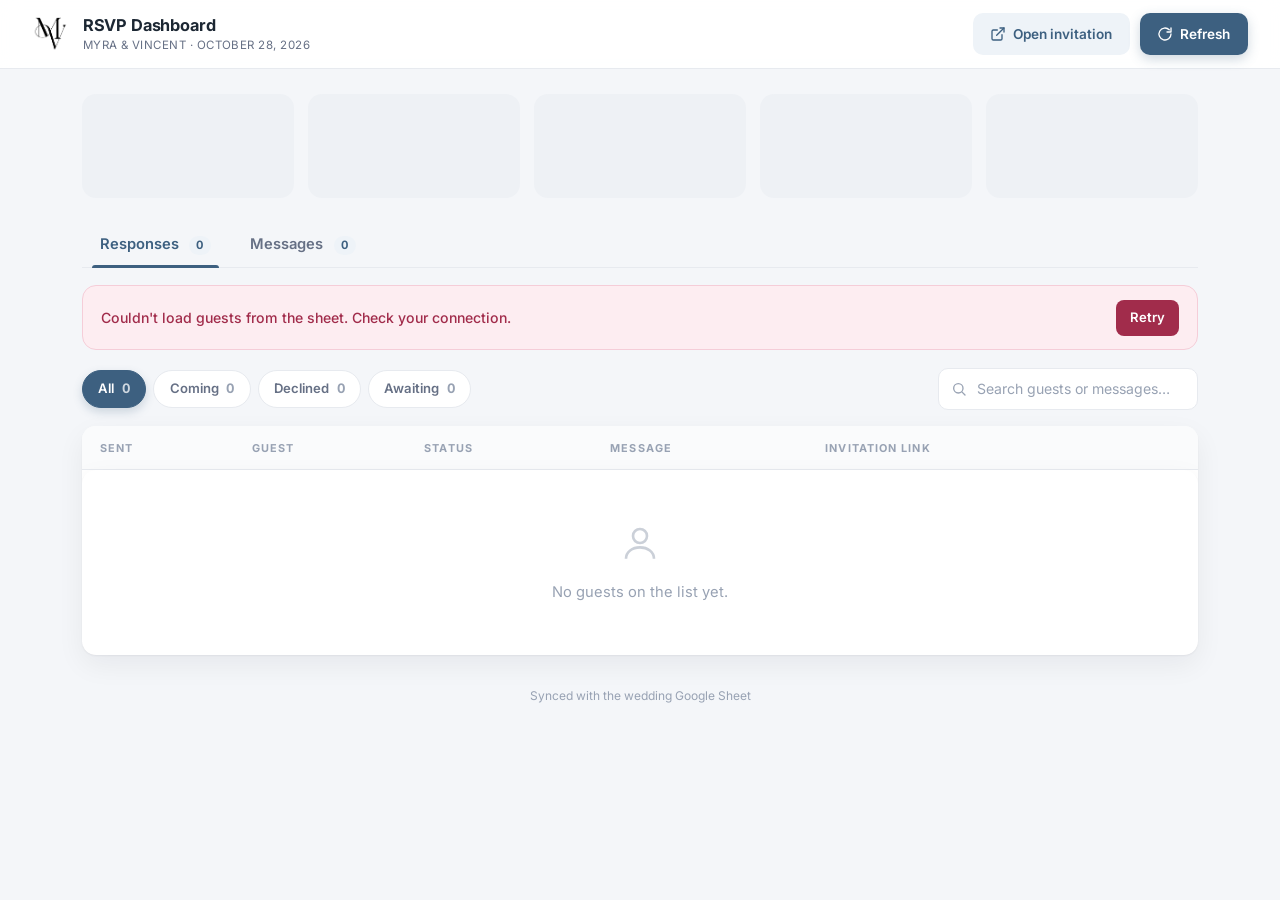
==== commit 2d0a77d8: "Add files via upload" ====
--- a/index.html
+++ b/index.html
@@ -318,6 +318,17 @@
     font-size: 0.9rem;
   }
   .cell-name { font-weight: 600; white-space: nowrap; }
+  .cell-sent { width: 58px; text-align: center; }
+  .sent-check {
+    width: 17px;
+    height: 17px;
+    cursor: pointer;
+    accent-color: var(--brand);
+    vertical-align: middle;
+  }
+  .sent-check:disabled { cursor: progress; opacity: 0.5; }
+  .dot-sent { background: #3d9a6d; }
+  .sk-check { display: inline-block; width: 17px; height: 17px; border-radius: 5px; }
   .avatar {
     display: inline-flex;
     align-items: center;
@@ -473,9 +484,16 @@
     .btn .btn-label { display: none; }
     .guest-table thead { display: none; }
     .guest-table, .guest-table tbody, .guest-table tr, .guest-table td { display: block; width: 100%; }
-    .guest-table tbody tr { padding: 0.85rem 1rem; }
+    .guest-table tbody tr { padding: 0.85rem 1rem; position: relative; }
     .guest-table td { padding: 0.22rem 0; max-width: none !important; }
-    .guest-table td.cell-name { font-size: 1rem; }
+    .guest-table td.cell-name { font-size: 1rem; padding-right: 2.5rem; }
+    .guest-table td.cell-sent {
+      position: absolute;
+      top: 0.95rem;
+      right: 1rem;
+      width: auto;
+      padding: 0;
+    }
     .guest-table td.cell-actions { text-align: left; padding-top: 0.6rem; }
     .cell-msg { white-space: normal; }
     .link-text { max-width: 100%; }
@@ -560,6 +578,7 @@
       <table class="guest-table" id="guestTable">
         <thead>
           <tr>
+            <th>Sent</th>
             <th>Guest</th>
             <th>Status</th>
             <th>Message</th>
@@ -568,12 +587,12 @@
           </tr>
         </thead>
         <tbody id="guestRows">
-          <tr class="sk-row"><td><div class="sk sk-line w70"></div></td><td><span class="sk sk-chip"></span></td><td><div class="sk sk-line w90"></div></td><td><div class="sk sk-line w70"></div></td><td></td></tr>
-          <tr class="sk-row"><td><div class="sk sk-line w40"></div></td><td><span class="sk sk-chip"></span></td><td><div class="sk sk-line w70"></div></td><td><div class="sk sk-line w90"></div></td><td></td></tr>
-          <tr class="sk-row"><td><div class="sk sk-line w70"></div></td><td><span class="sk sk-chip"></span></td><td><div class="sk sk-line w40"></div></td><td><div class="sk sk-line w70"></div></td><td></td></tr>
-          <tr class="sk-row"><td><div class="sk sk-line w90"></div></td><td><span class="sk sk-chip"></span></td><td><div class="sk sk-line w70"></div></td><td><div class="sk sk-line w40"></div></td><td></td></tr>
-          <tr class="sk-row"><td><div class="sk sk-line w40"></div></td><td><span class="sk sk-chip"></span></td><td><div class="sk sk-line w90"></div></td><td><div class="sk sk-line w70"></div></td><td></td></tr>
-          <tr class="sk-row"><td><div class="sk sk-line w70"></div></td><td><span class="sk sk-chip"></span></td><td><div class="sk sk-line w70"></div></td><td><div class="sk sk-line w90"></div></td><td></td></tr>
+          <tr class="sk-row"><td><span class="sk sk-check"></span></td><td><div class="sk sk-line w70"></div></td><td><span class="sk sk-chip"></span></td><td><div class="sk sk-line w90"></div></td><td><div class="sk sk-line w70"></div></td><td></td></tr>
+          <tr class="sk-row"><td><span class="sk sk-check"></span></td><td><div class="sk sk-line w40"></div></td><td><span class="sk sk-chip"></span></td><td><div class="sk sk-line w70"></div></td><td><div class="sk sk-line w90"></div></td><td></td></tr>
+          <tr class="sk-row"><td><span class="sk sk-check"></span></td><td><div class="sk sk-line w70"></div></td><td><span class="sk sk-chip"></span></td><td><div class="sk sk-line w40"></div></td><td><div class="sk sk-line w70"></div></td><td></td></tr>
+          <tr class="sk-row"><td><span class="sk sk-check"></span></td><td><div class="sk sk-line w90"></div></td><td><span class="sk sk-chip"></span></td><td><div class="sk sk-line w70"></div></td><td><div class="sk sk-line w40"></div></td><td></td></tr>
+          <tr class="sk-row"><td><span class="sk sk-check"></span></td><td><div class="sk sk-line w40"></div></td><td><span class="sk sk-chip"></span></td><td><div class="sk sk-line w90"></div></td><td><div class="sk sk-line w70"></div></td><td></td></tr>
+          <tr class="sk-row"><td><span class="sk sk-check"></span></td><td><div class="sk sk-line w70"></div></td><td><span class="sk sk-chip"></span></td><td><div class="sk sk-line w70"></div></td><td><div class="sk sk-line w90"></div></td><td></td></tr>
         </tbody>
       </table>
       <div class="empty" id="guestsEmpty" hidden>
@@ -600,7 +619,13 @@
 (function () {
   'use strict';
 
-  var SCRIPT_URL = 'https://script.google.com/macros/s/AKfycbyQOiwiJSjLf0Y9Bwo2X_blPHTTzvshOS3XC4ZngTe0greB1pREd0yiZEPQ4SyIoqE/exec';
+  var SCRIPT_URL = 'https://script.google.com/macros/s/AKfycbz1yHb7Ye6OXZL31I7rS2fR6pLCIj8K9fzIAJwfmDM3uGr7enFSw0YUzhU0WV9JfH4/exec';
+
+  // Message copied together with the guest's link
+  var COPY_MSG = 'We\u2019re getting married! \ud83d\udc8d\ud83e\udd0d\n\n' +
+    'We\u2019d love to celebrate this special day with you.\n\n' +
+    'Please take a moment to visit our wedding website for all the details and to RSVP.\n\n' +
+    'Myra & Vincent\nOctober 28, 2026';
 
   var guests = [];
   var filter = 'all';
@@ -608,6 +633,10 @@
   var activeTab = 'responses';
   var loading = true;
   var loadError = false;
+  var pendingSends = {};   // name -> bool, saves in flight (keeps polls from clobbering)
+  var lastSig = null;      // last rendered data signature (skip no-change re-renders)
+  var POLL_MS = 15000;
+  var pollTimer = null;
 
   var $ = function (id) { return document.getElementById(id); };
 
@@ -662,6 +691,12 @@
   }
 
   /* ---------- Data ---------- */
+  function sig() {
+    return guests.map(function (g) {
+      return g.name + '|' + g.attending + '|' + (g.message || '') + '|' + (g.link || '') + '|' + (g.sent ? 1 : 0);
+    }).join('\n');
+  }
+
   function fetchGuests(silent) {
     if (!silent) {
       loading = true;
@@ -673,9 +708,13 @@
       .then(function (data) {
         if (!data.success || !Array.isArray(data.guests)) throw new Error('bad payload');
         guests = data.guests.filter(function (g) { return g && g.name; });
+        // Keep local in-flight ticks on top of server state until POST confirms
+        Object.keys(pendingSends).forEach(function (n) {
+          guests.forEach(function (g) { if (g.name === n) g.sent = pendingSends[n]; });
+        });
         loading = false;
         loadError = false;
-        render();
+        if (!(silent && sig() === lastSig)) render();
         $('dashFoot').textContent = 'Synced with the wedding Google Sheet · updated ' +
           new Date().toLocaleTimeString([], { hour: '2-digit', minute: '2-digit' });
       })
@@ -690,9 +729,10 @@
 
   /* ---------- Derived ---------- */
   function counts() {
-    var c = { all: guests.length, yes: 0, no: 0, awaiting: 0, messages: 0 };
+    var c = { all: guests.length, yes: 0, no: 0, awaiting: 0, messages: 0, sent: 0 };
     guests.forEach(function (g) {
       c[statusOf(g)]++;
+      if (g.sent) c.sent++;
       if (hasMessage(g)) c.messages++;
     });
     return c;
@@ -708,6 +748,7 @@
 
   /* ---------- Render ---------- */
   function render() {
+    lastSig = sig();
     var c = counts();
 
     $('countResponses').textContent = loading ? '–' : c.all;
@@ -738,6 +779,7 @@
     var pct = function (n) { return Math.round((n / total) * 100) + '% of list'; };
     var cards = [
       { label: 'Total guests', dot: 'dot-brand', value: c.all, note: 'on the invitation list' },
+      { label: 'Invites sent', dot: 'dot-sent', value: c.sent, note: pct(c.sent) },
       { label: 'Coming', dot: 'dot-yes', value: c.yes, note: pct(c.yes) },
       { label: 'Declined', dot: 'dot-no', value: c.no, note: pct(c.no) },
       { label: 'Awaiting reply', dot: 'dot-wait', value: c.awaiting, note: pct(c.awaiting) },
@@ -766,6 +808,7 @@
     var out = '';
     for (var i = 0; i < n; i++) {
       out += '<tr class="sk-row">' +
+        '<td><span class="sk sk-check"></span></td>' +
         '<td><div class="sk sk-line ' + widths[i % 6] + '"></div></td>' +
         '<td><span class="sk sk-chip"></span></td>' +
         '<td><div class="sk sk-line ' + widths[(i + 2) % 6] + '"></div></td>' +
@@ -806,6 +849,7 @@
         ? '<td class="cell-msg" title="' + esc(g.message) + '">' + esc(g.message) + '</td>'
         : '<td class="cell-msg no-msg">No message</td>';
       return '<tr>' +
+        '<td class="cell-sent"><input type="checkbox" class="sent-check" data-name="' + esc(g.name) + '"' + (g.sent ? ' checked' : '') + ' aria-label="Invitation sent to ' + esc(g.name) + '"></td>' +
         '<td class="cell-name"><span class="avatar" style="background:' + toneFor(g.name) + '">' + esc(initials(g.name)) + '</span>' + esc(g.name) + '</td>' +
         '<td><span class="chip ' + s.cls + '">' + s.label + '</span></td>' +
         msgCell +
@@ -896,18 +940,62 @@
     var btn = e.target.closest('.copy-btn');
     if (!btn) return;
     var url = btn.getAttribute('data-link');
-    copyText(url).then(function () {
+    copyText(COPY_MSG + '\n\n' + url).then(function () {
       btn.classList.add('copied');
       var label = btn.querySelector('.copy-label');
       var prev = label.textContent;
       label.textContent = 'Copied';
-      showToast('Invitation link copied');
+      showToast('Message and link copied');
       setTimeout(function () {
         btn.classList.remove('copied');
         label.textContent = prev;
       }, 1600);
     }).catch(function () {
       showToast('Copy failed — long-press the link instead');
+    });
+  });
+
+  /* ---------- Sent status (checkbox) ---------- */
+  function postSent(name, sent) {
+    // text/plain is CORS-safelisted so the response (with the real result) is readable
+    return fetch(SCRIPT_URL, {
+      method: 'POST',
+      headers: { 'Content-Type': 'text/plain;charset=utf-8' },
+      body: JSON.stringify({ action: 'setSent', name: name, sent: sent })
+    }).then(function (r) {
+      if (!r.ok) throw new Error('HTTP ' + r.status);
+      return r.json();
+    }).then(function (d) {
+      if (!d.success) throw new Error(d.error || 'save failed');
+      return d;
+    });
+  }
+
+  document.addEventListener('change', function (e) {
+    var cb = e.target;
+    if (!cb || !cb.classList || !cb.classList.contains('sent-check')) return;
+    var name = cb.getAttribute('data-name');
+    var val = cb.checked;
+    var g = null;
+    for (var i = 0; i < guests.length; i++) if (guests[i].name === name) { g = guests[i]; break; }
+    if (g && !!g.sent === val) return;
+
+    if (g) g.sent = val;
+    pendingSends[name] = val;
+    cb.disabled = true;
+
+    postSent(name, val).then(function () {
+      if (pendingSends[name] === val) delete pendingSends[name];
+      cb.disabled = false;
+      render();
+      showToast(val ? 'Marked as sent' : 'Marked as not sent');
+    }).catch(function () {
+      if (pendingSends[name] === val) {
+        delete pendingSends[name];
+        if (g) g.sent = !val;
+        showToast('Could not save — try again');
+      }
+      render();
     });
   });
 
@@ -950,7 +1038,20 @@
 
   /* ---------- Start ---------- */
   fetchGuests(false);
-  setInterval(function () { fetchGuests(true); }, 60000);
+
+  // Auto-refresh: poll silently so other people's ticks show up on their own
+  function schedulePoll() {
+    clearTimeout(pollTimer);
+    if (document.hidden) return;
+    pollTimer = setTimeout(function () {
+      fetchGuests(true).then(schedulePoll);
+    }, POLL_MS);
+  }
+  document.addEventListener('visibilitychange', function () {
+    if (!document.hidden) { fetchGuests(true); schedulePoll(); }
+  });
+  window.addEventListener('focus', function () { fetchGuests(true); schedulePoll(); });
+  schedulePoll();
 })();
 </script>
 </body>
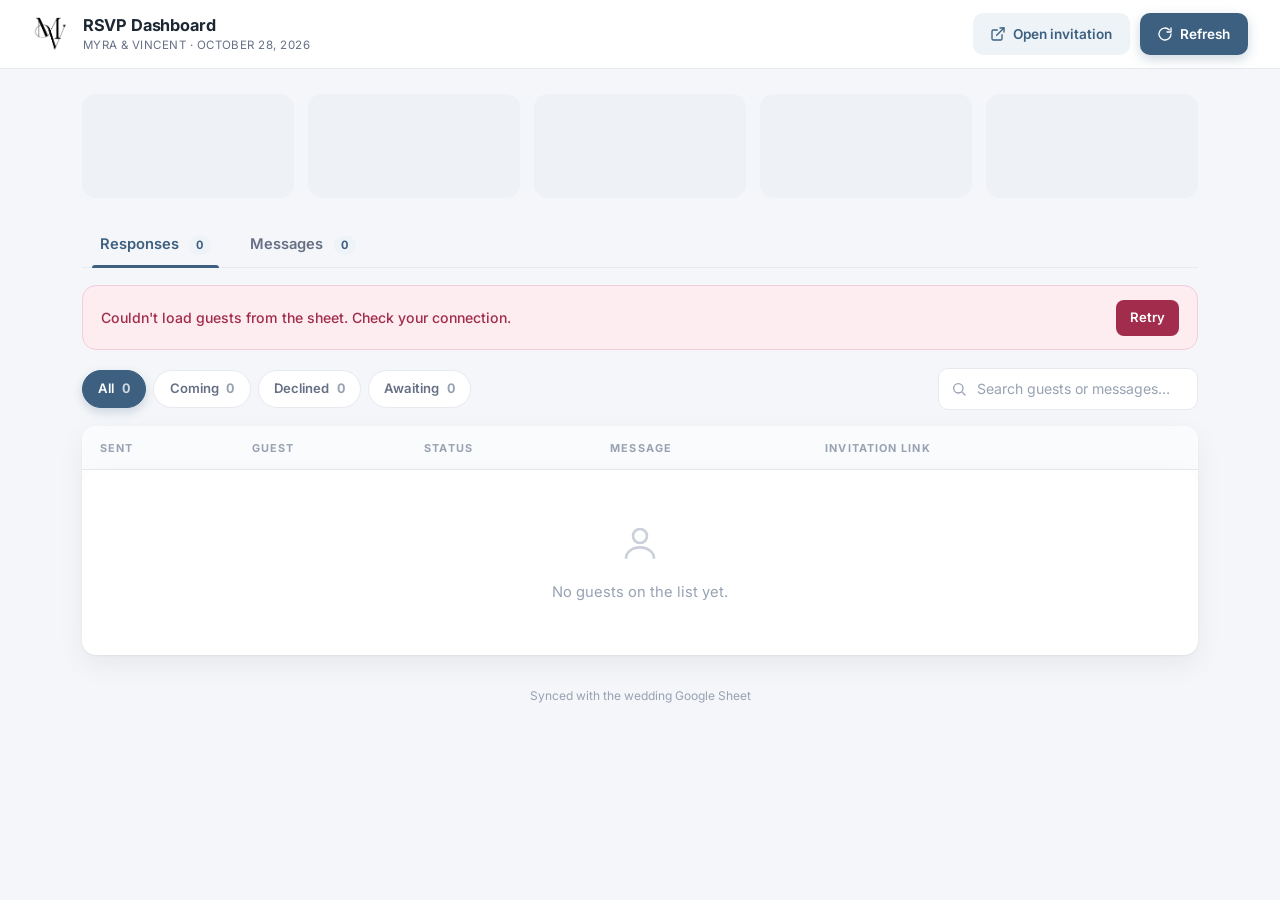
==== commit 6e93a837: "Add files via upload" ====
--- a/index.html
+++ b/index.html
@@ -351,6 +351,69 @@
     white-space: nowrap;
   }
   .cell-msg.no-msg { color: var(--faint); font-style: italic; }
+  .cell-msg:not(.no-msg) { cursor: pointer; }
+  .cell-msg:not(.no-msg):hover { color: var(--brand); }
+
+  /* ---------- Message popup ---------- */
+  .msg-modal {
+    position: fixed;
+    inset: 0;
+    z-index: 90;
+    display: flex;
+    align-items: center;
+    justify-content: center;
+    padding: 1.2rem;
+    background: rgba(16, 24, 40, 0.55);
+    backdrop-filter: blur(3px);
+  }
+  .msg-modal-card {
+    position: relative;
+    width: min(540px, 100%);
+    max-height: 80vh;
+    overflow: auto;
+    background: var(--surface);
+    border-radius: var(--radius);
+    box-shadow: 0 24px 60px rgba(16, 24, 40, 0.35);
+    padding: 1.35rem 1.5rem 1.5rem;
+    animation: modalIn 0.18s ease;
+  }
+  @keyframes modalIn {
+    from { opacity: 0; transform: translateY(12px) scale(0.98); }
+    to { opacity: 1; transform: none; }
+  }
+  .msg-modal-close {
+    position: absolute;
+    top: 0.55rem;
+    right: 0.6rem;
+    width: 34px;
+    height: 34px;
+    display: flex;
+    align-items: center;
+    justify-content: center;
+    border-radius: 50%;
+    font-size: 1.35rem;
+    line-height: 1;
+    color: var(--muted);
+    transition: background 0.15s, color 0.15s;
+  }
+  .msg-modal-close:hover { background: var(--brand-soft); color: var(--ink); }
+  .msg-modal-head {
+    display: flex;
+    align-items: center;
+    gap: 0.6rem;
+    font-weight: 700;
+    font-size: 0.95rem;
+    padding-right: 2.2rem;
+    margin-bottom: 0.9rem;
+  }
+  .msg-modal-head .avatar { margin-right: 0; }
+  .msg-modal-text {
+    font-size: 1rem;
+    line-height: 1.7;
+    color: var(--ink);
+    white-space: pre-wrap;
+    overflow-wrap: anywhere;
+  }
   .cell-link { max-width: 230px; }
   .link-text {
     display: block;
@@ -615,6 +678,18 @@
 
 <div class="toast" id="toast" role="status">Link copied</div>
 
+<div class="msg-modal" id="msgModal" hidden>
+  <div class="msg-modal-card" role="dialog" aria-modal="true" aria-labelledby="msgModalName">
+    <button class="msg-modal-close" id="msgModalClose" type="button" aria-label="Close">&times;</button>
+    <div class="msg-modal-head">
+      <span class="avatar" id="msgModalAvatar"></span>
+      <span id="msgModalName"></span>
+      <span class="chip" id="msgModalChip"></span>
+    </div>
+    <p class="msg-modal-text" id="msgModalText"></p>
+  </div>
+</div>
+
 <script>
 (function () {
   'use strict';
@@ -846,7 +921,7 @@
       var s = STATUS[st];
       var link = linkFor(g);
       var msgCell = hasMessage(g)
-        ? '<td class="cell-msg" title="' + esc(g.message) + '">' + esc(g.message) + '</td>'
+        ? '<td class="cell-msg" title="' + esc(g.message) + '" data-name="' + esc(g.name) + '">' + esc(g.message) + '</td>'
         : '<td class="cell-msg no-msg">No message</td>';
       return '<tr>' +
         '<td class="cell-sent"><input type="checkbox" class="sent-check" data-name="' + esc(g.name) + '"' + (g.sent ? ' checked' : '') + ' aria-label="Invitation sent to ' + esc(g.name) + '"></td>' +
@@ -955,6 +1030,49 @@
     });
   });
 
+  /* ---------- Message popup ---------- */
+  function openMsgModal(name, message) {
+    var g = null;
+    for (var i = 0; i < guests.length; i++) if (guests[i].name === name) { g = guests[i]; break; }
+    var av = $('msgModalAvatar');
+    av.textContent = initials(name);
+    av.style.background = toneFor(name);
+    $('msgModalName').textContent = name;
+    var chip = $('msgModalChip');
+    if (g) {
+      var s = STATUS[statusOf(g)];
+      chip.textContent = s.label;
+      chip.className = 'chip ' + s.cls;
+      chip.hidden = false;
+    } else {
+      chip.hidden = true;
+    }
+    $('msgModalText').textContent = message;
+    $('msgModal').hidden = false;
+    document.body.style.overflow = 'hidden';
+    $('msgModalClose').focus();
+  }
+
+  function closeMsgModal() {
+    $('msgModal').hidden = true;
+    document.body.style.overflow = '';
+  }
+
+  document.addEventListener('click', function (e) {
+    if (!e.target || !e.target.closest) return;
+    var cell = e.target.closest('.cell-msg');
+    if (cell && !cell.classList.contains('no-msg')) {
+      var name = cell.getAttribute('data-name') || '';
+      openMsgModal(name, cell.getAttribute('title') || cell.textContent);
+      return;
+    }
+    if (e.target.closest('#msgModalClose') || e.target.id === 'msgModal') closeMsgModal();
+  });
+
+  document.addEventListener('keydown', function (e) {
+    if (e.key === 'Escape' && !$('msgModal').hidden) closeMsgModal();
+  });
+
   /* ---------- Sent status (checkbox) ---------- */
   function postSent(name, sent) {
     // text/plain is CORS-safelisted so the response (with the real result) is readable
